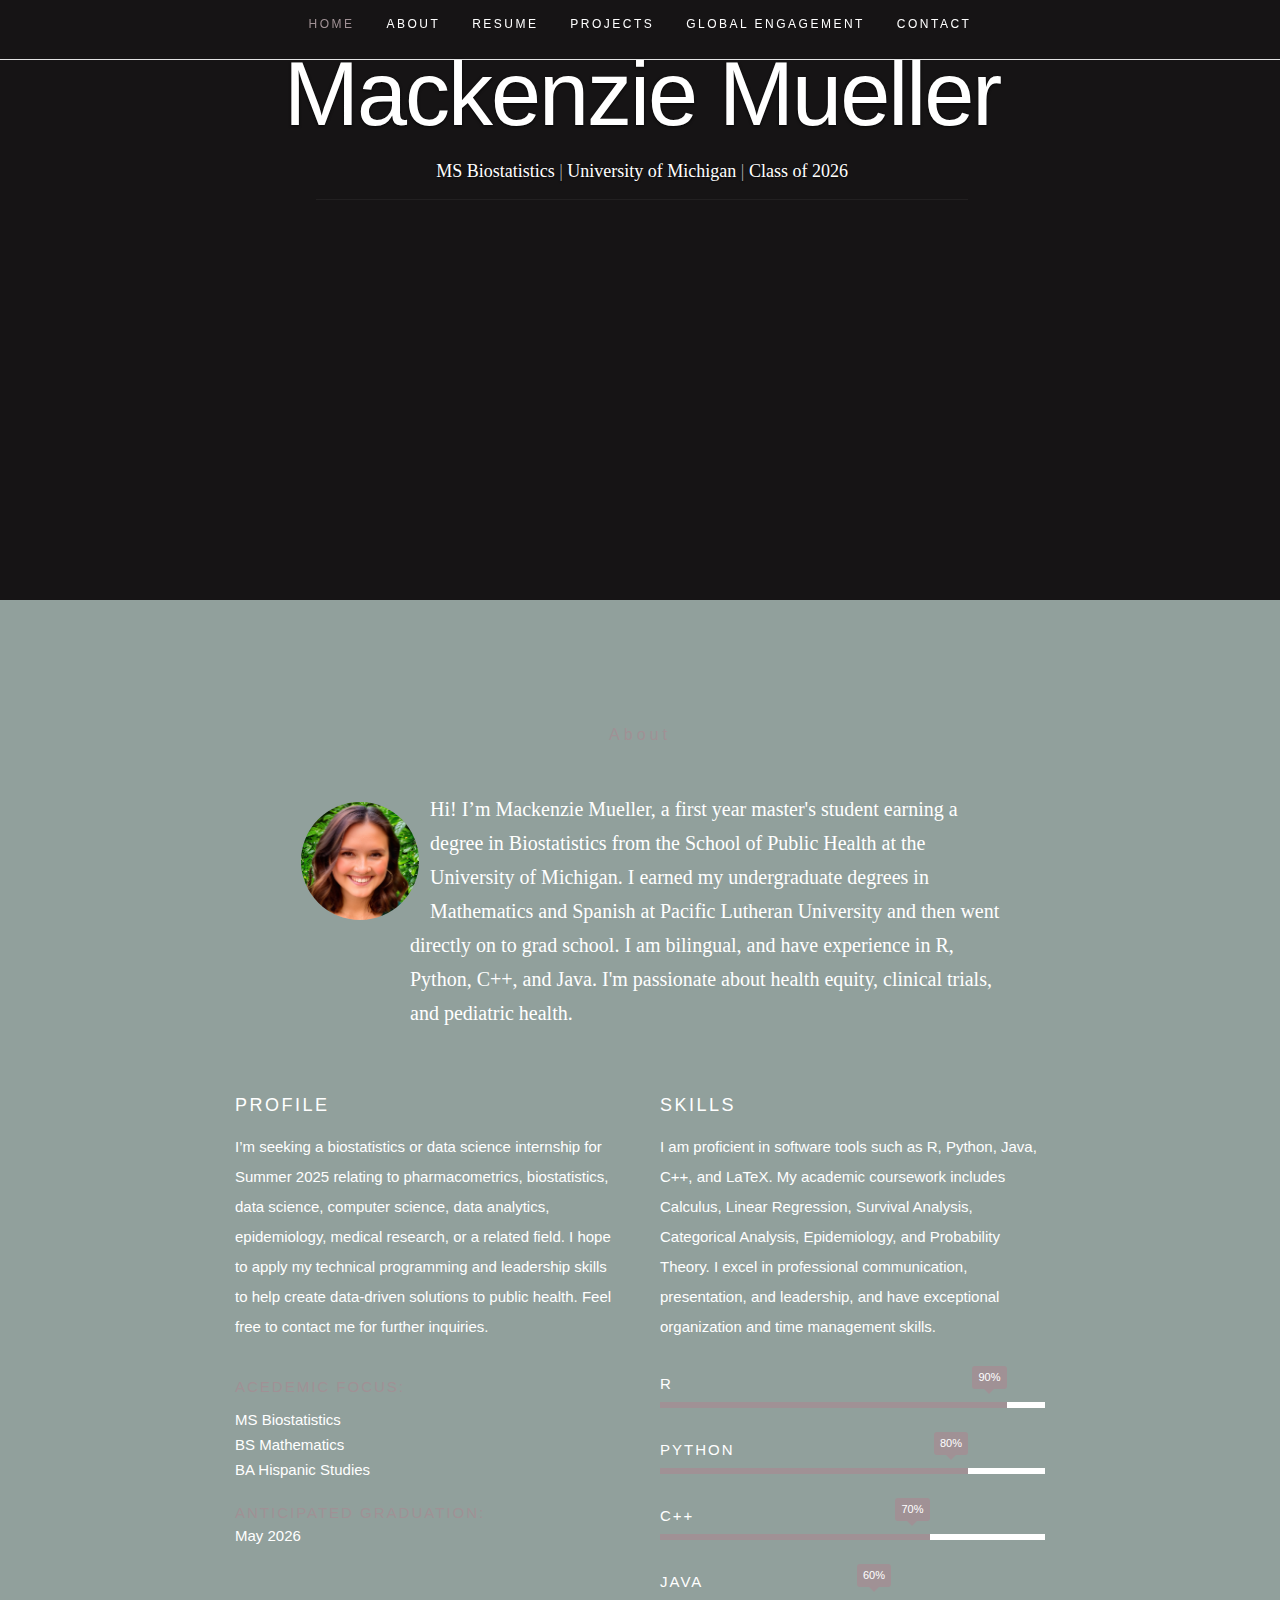
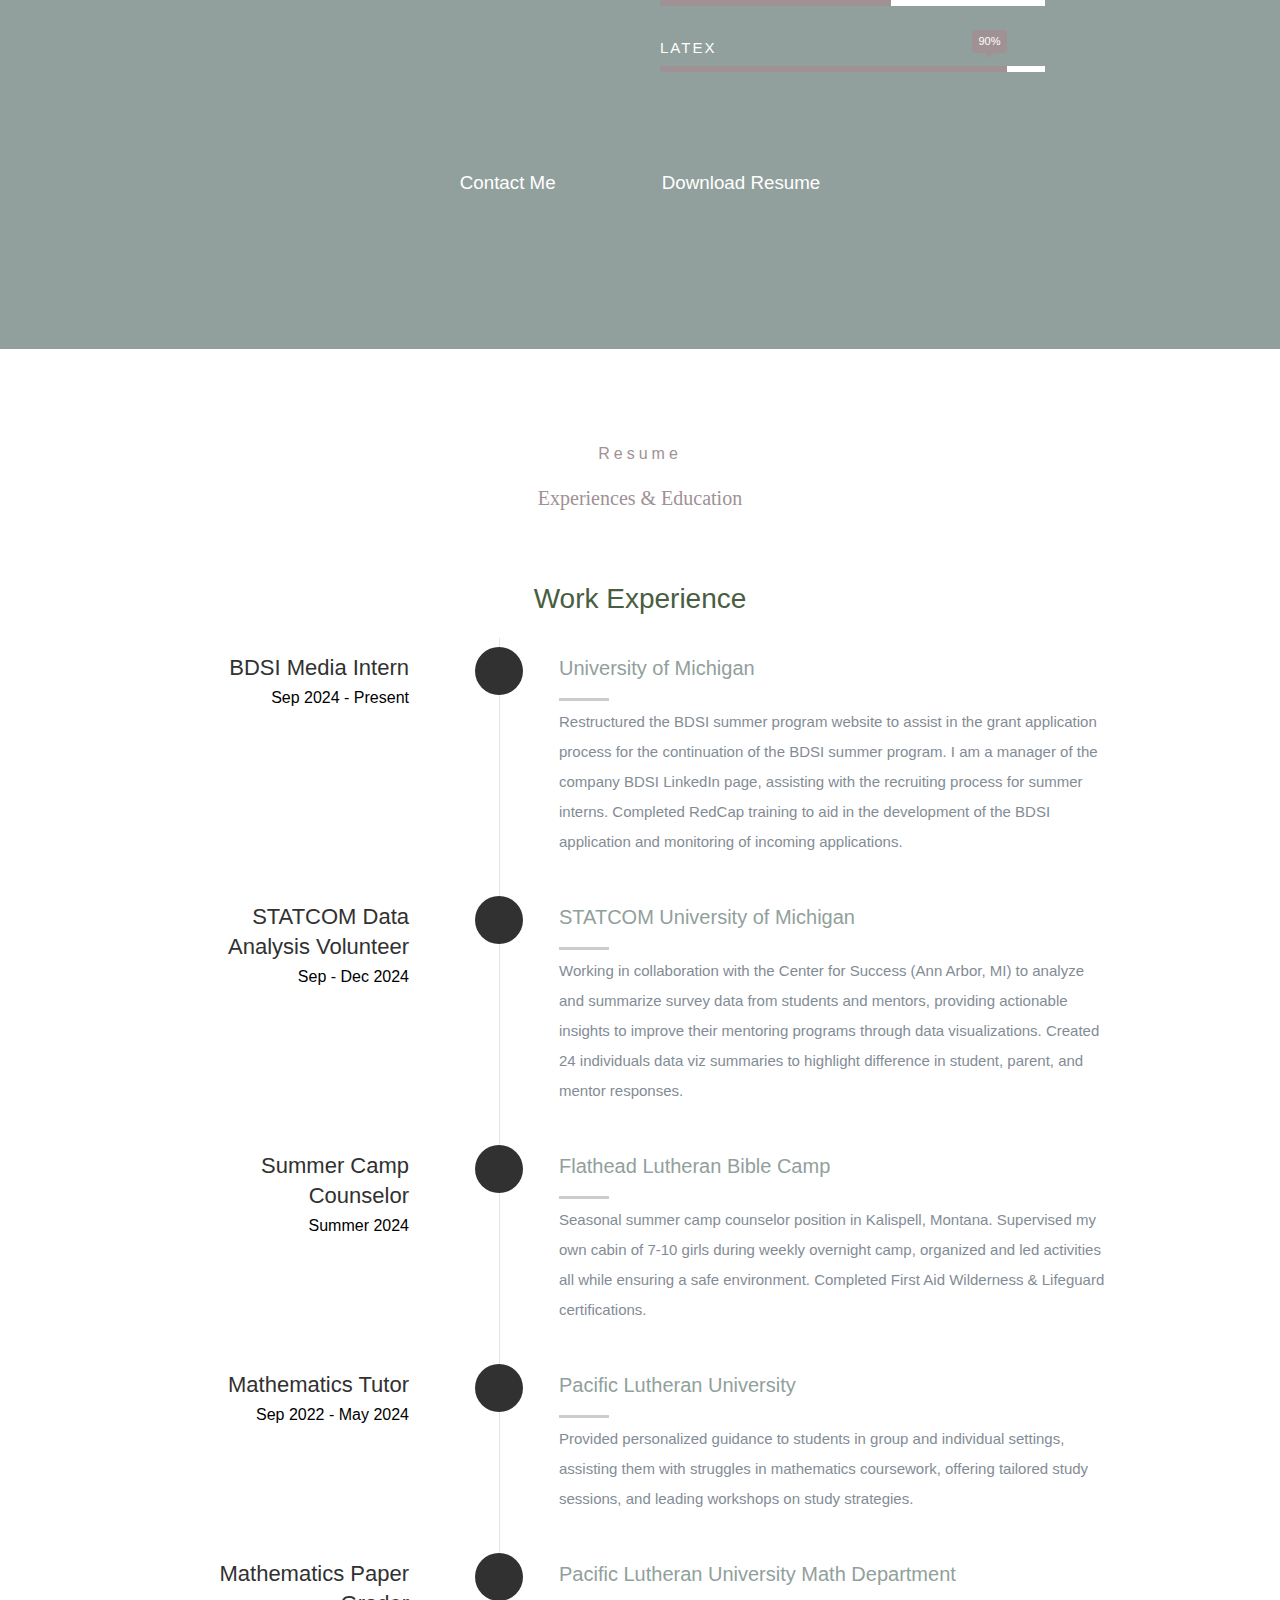
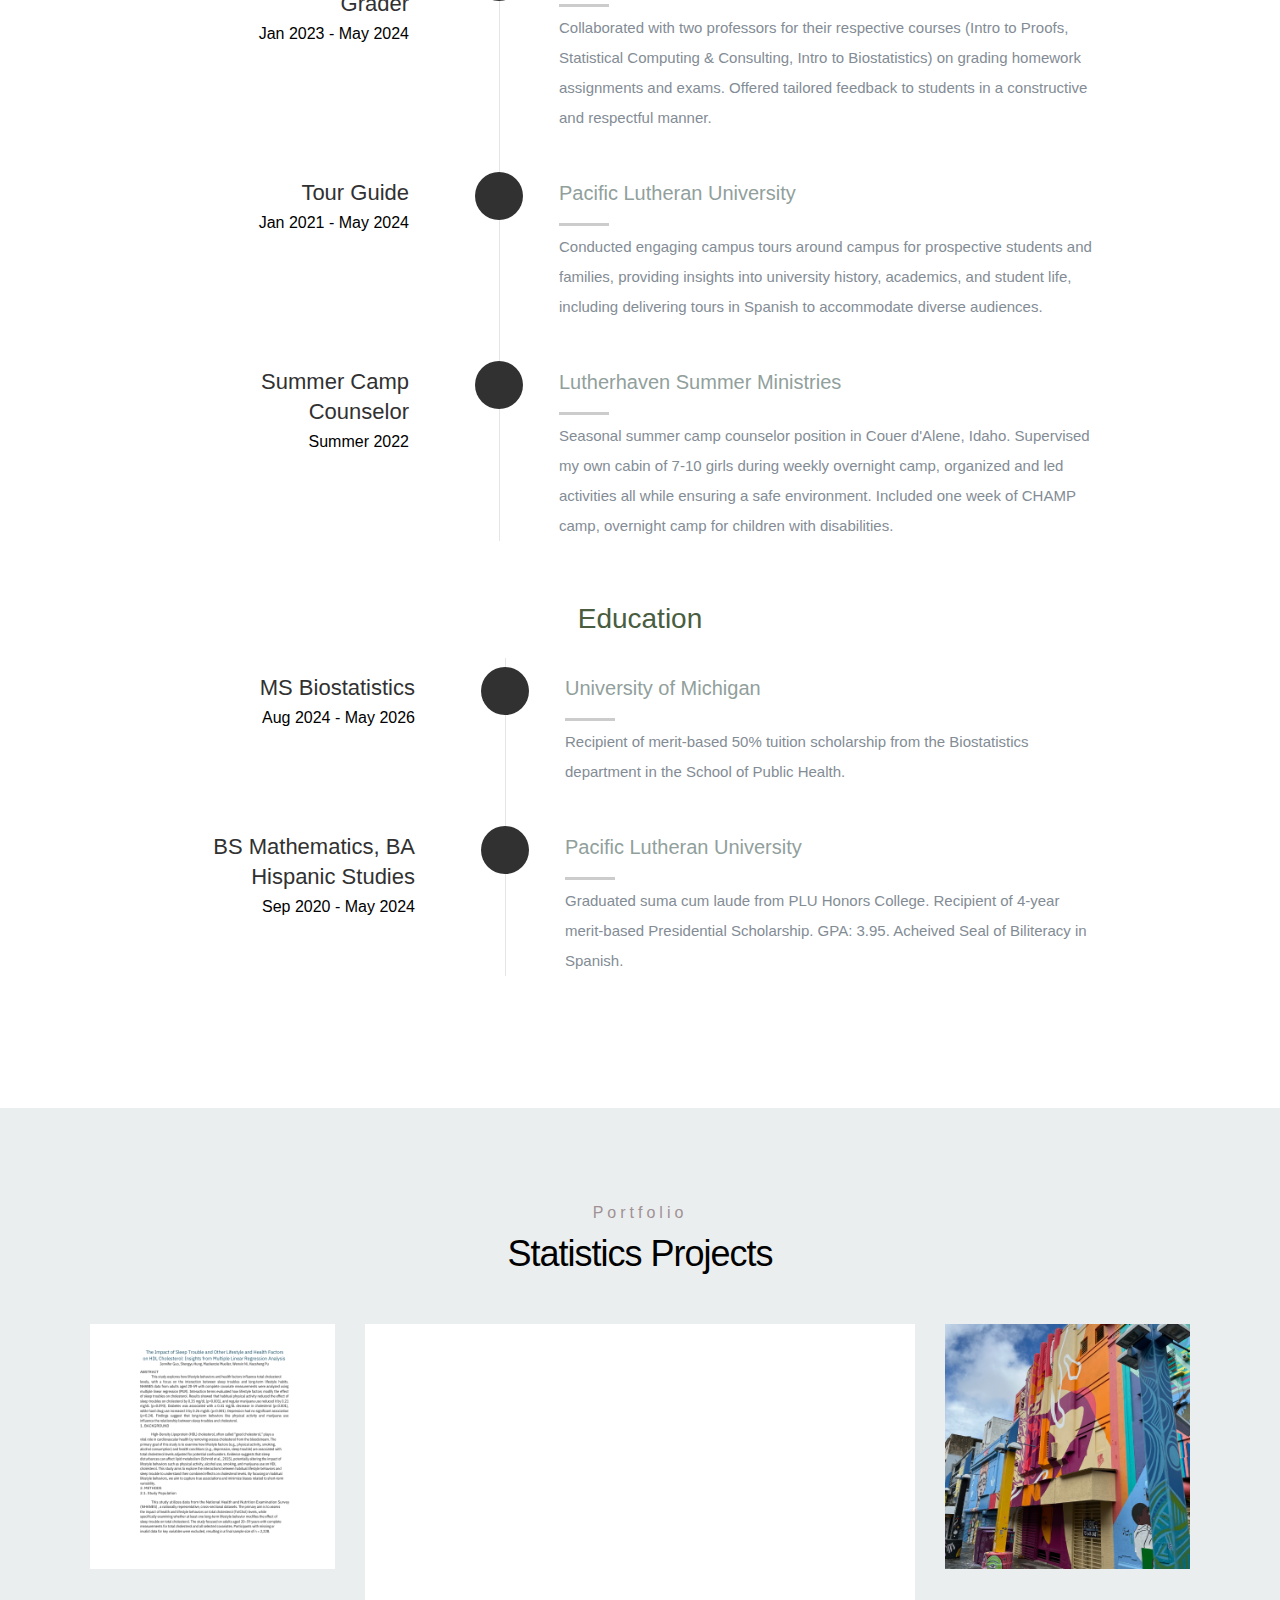
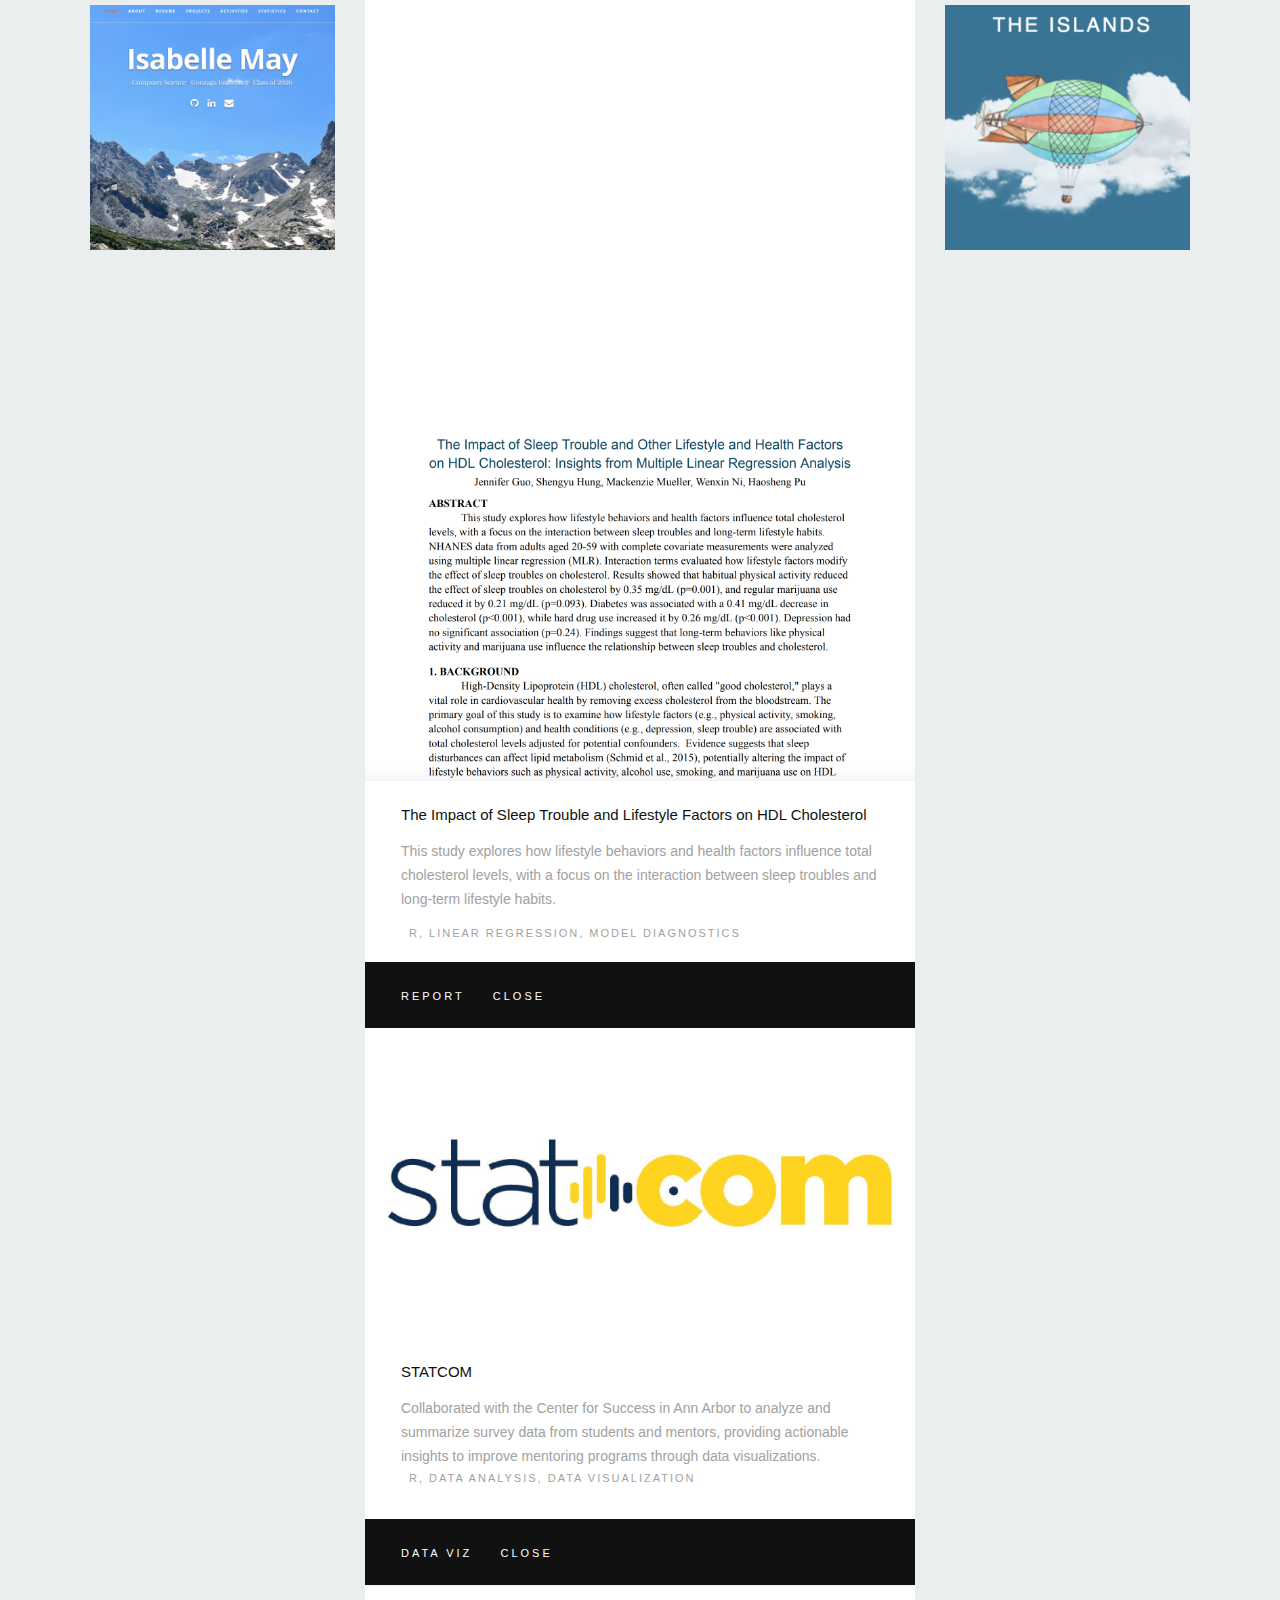
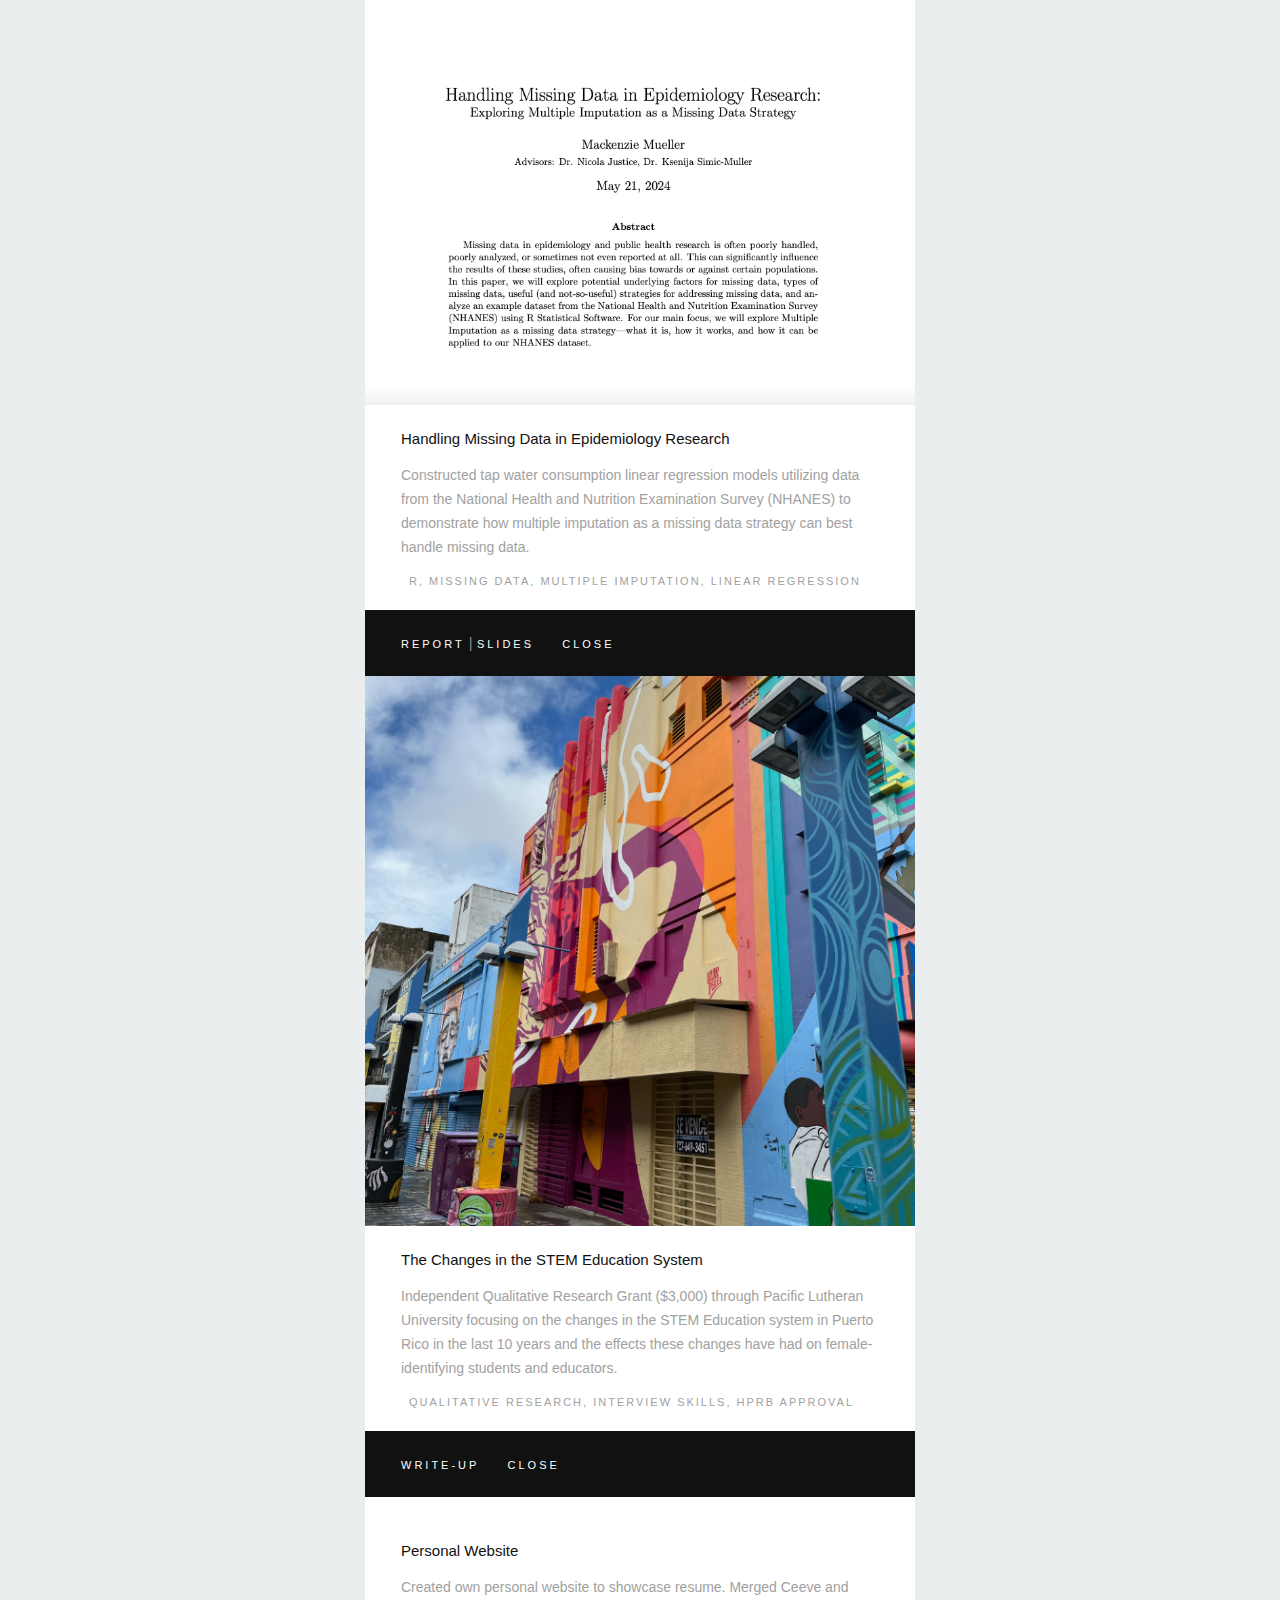
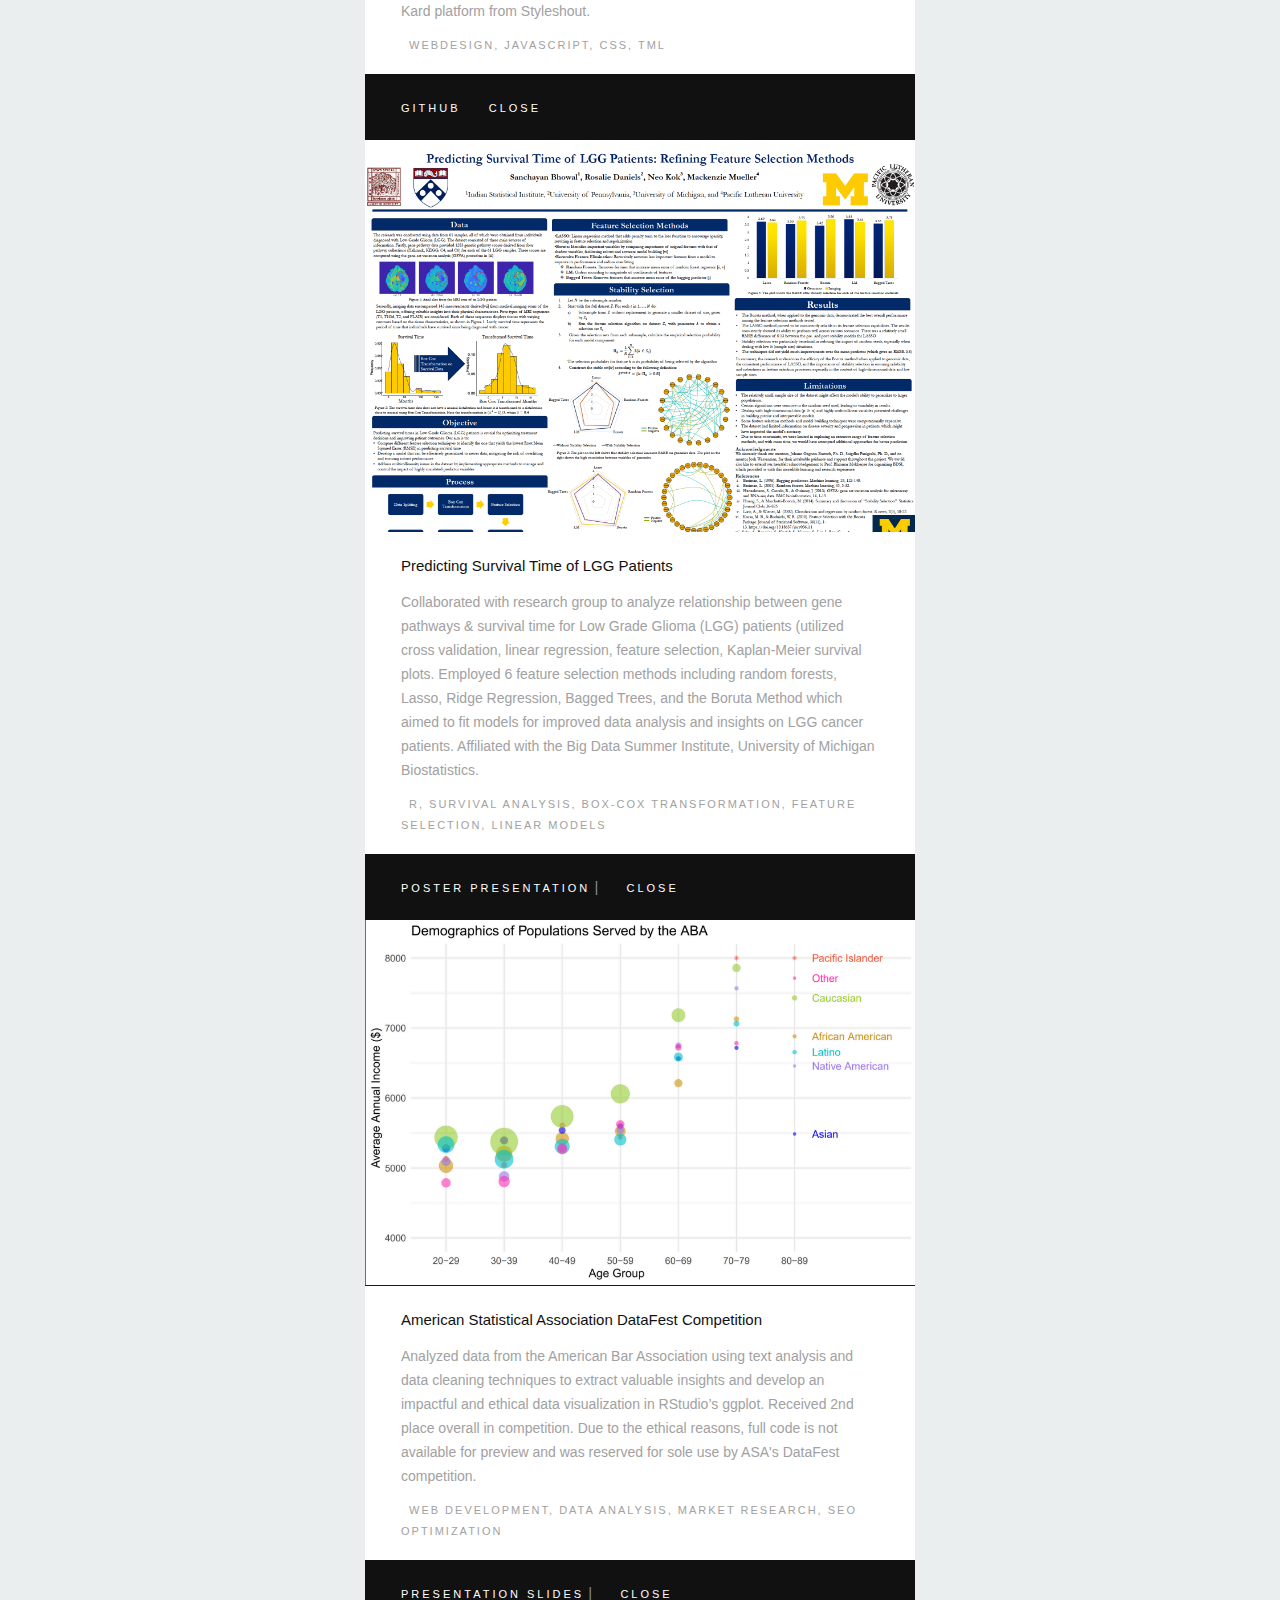
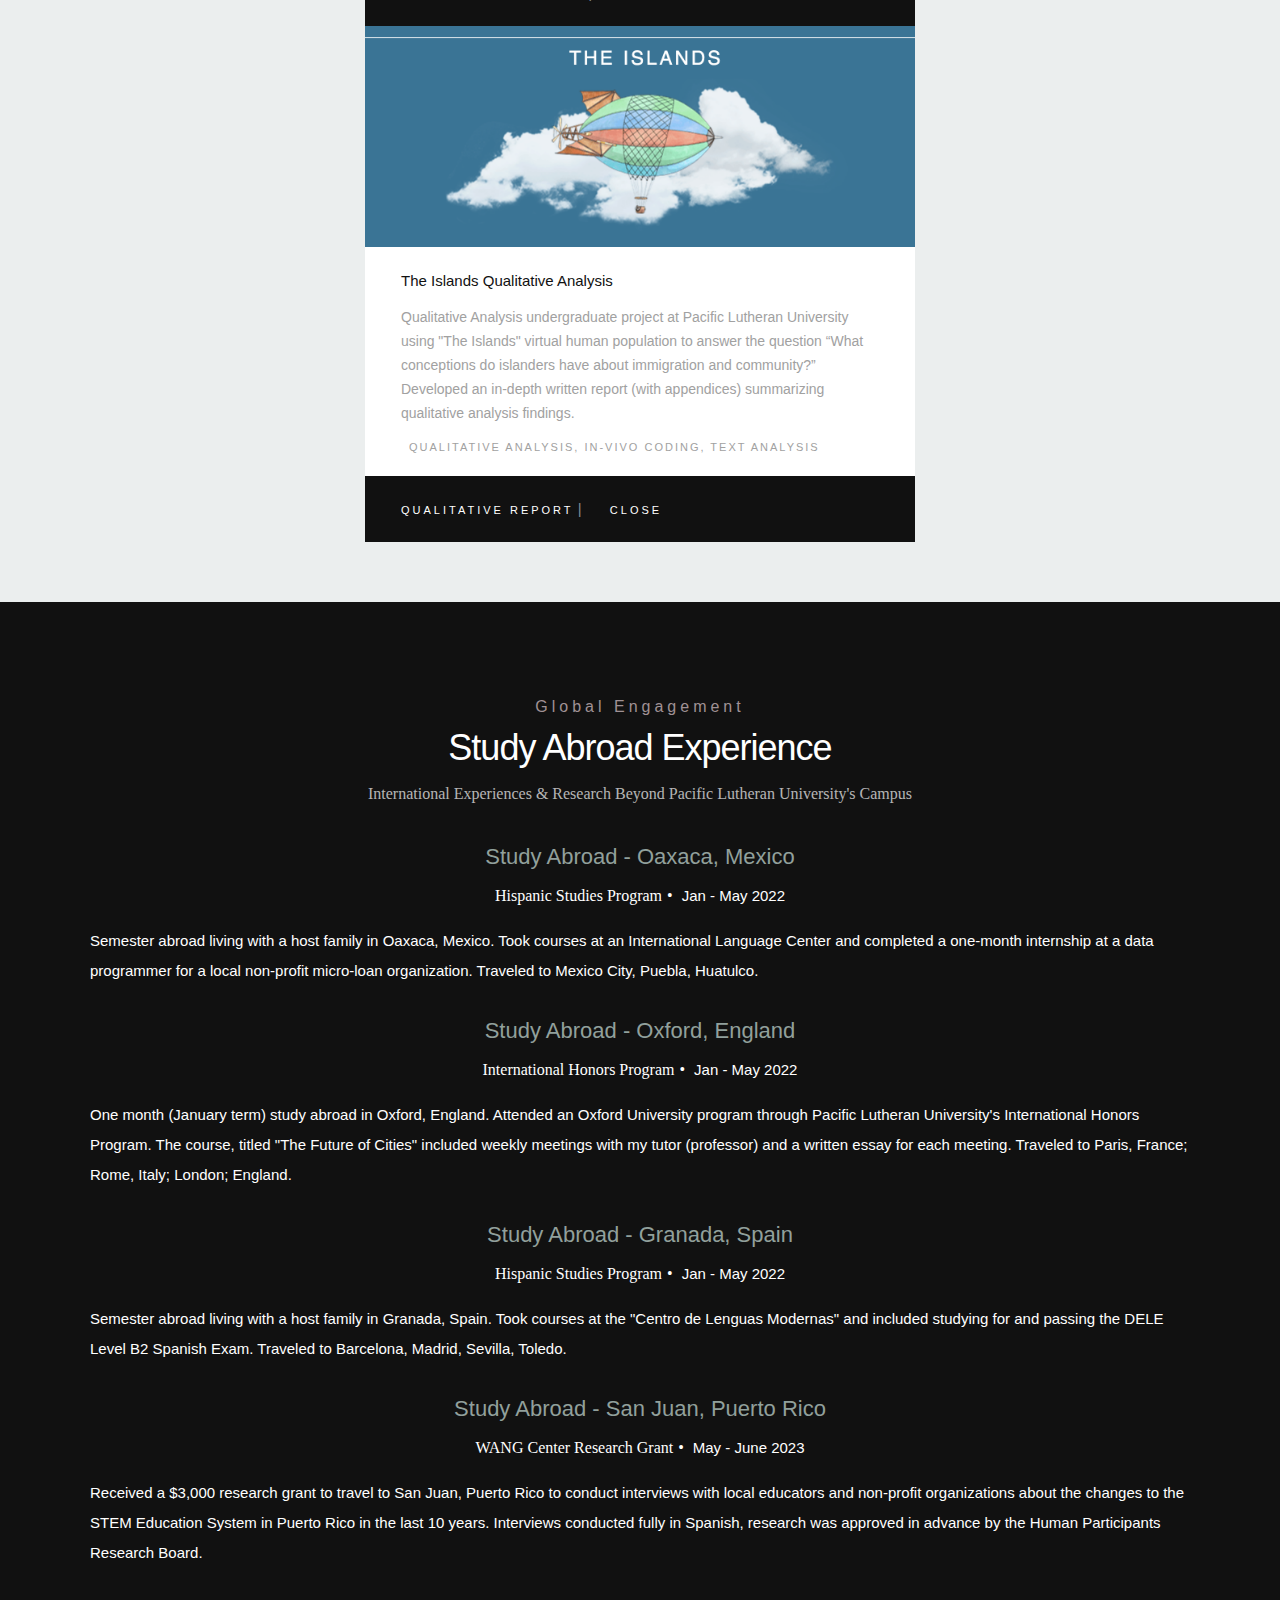
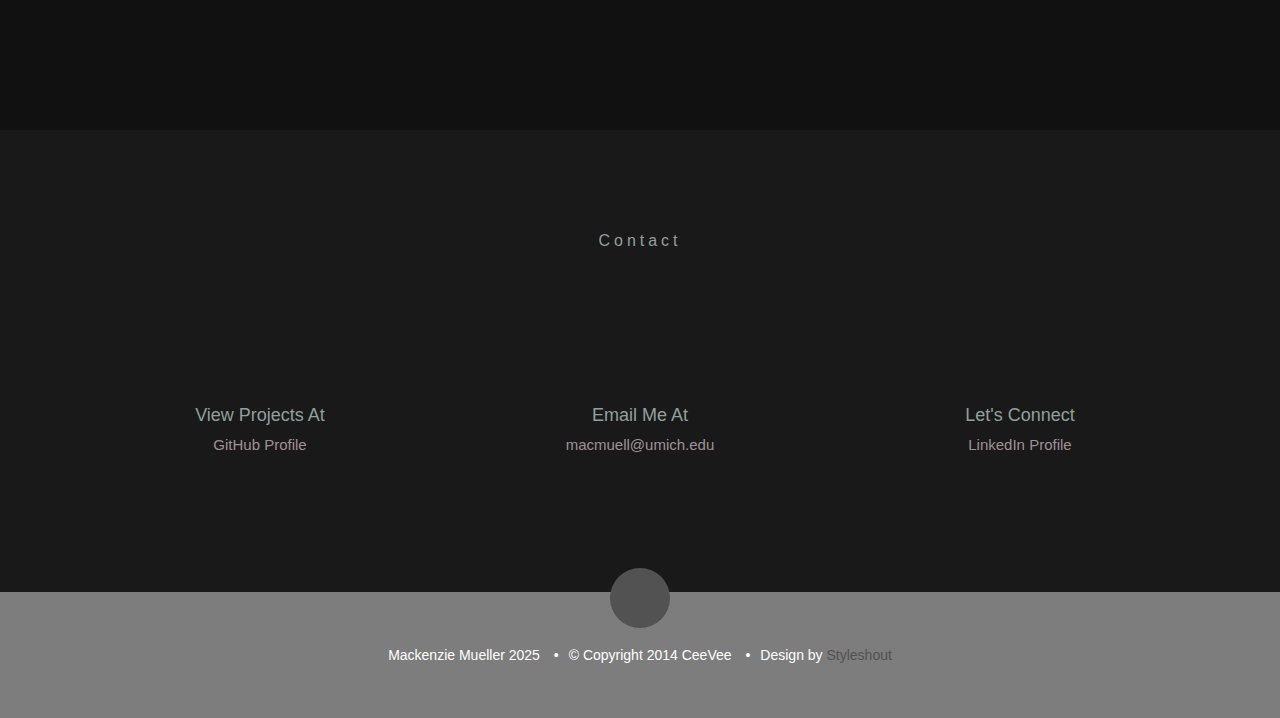
==== index.html @ 5c7e2dc1 "Update index.html" ====
<!DOCTYPE html>
<!--[if lt IE 8 ]><html class="no-js ie ie7" lang="en"> <![endif]-->
<!--[if IE 8 ]><html class="no-js ie ie8" lang="en"> <![endif]-->
<!--[if (gte IE 8)|!(IE)]><!--><html class="no-js" lang="en"> <!--<![endif]-->
<head>

   <!--- Basic Page Needs
   ================================================== -->
   <meta charset="utf-8">
	<title>Mackenzie Mueller</title>
	<meta name="description" content="">
	<meta name="author" content="">

   <!-- Mobile Specific Metas
   ================================================== -->
	<meta name="viewport" content="width=device-width, initial-scale=1, maximum-scale=1">

	<!-- CSS
    ================================================== -->
   <link rel="stylesheet" href="css/default.css">
	<link rel="stylesheet" href="css/layout.css">
   <link rel="stylesheet" href="css/media-queries.css">
   <link rel="stylesheet" href="css/magnific-popup.css">

   <!-- Script
   ================================================== -->
	<script src="js/modernizr.js"></script>

   <!-- Icons
	================================================== -->
	<link rel="shortcut icon" href="favicon.png" >
   <link href="https://fonts.googleapis.com/icon?family=Material+Icons" rel="stylesheet">

   <!-- Global site tag (gtag.js) - Google Analytics
   ================================================== -->
   <script async src="https://www.googletagmanager.com/gtag/js?id=G-LFSK6W596W"></script>
   <script>
     window.dataLayer = window.dataLayer || [];
     function gtag(){dataLayer.push(arguments);}
     gtag('js', new Date());

     gtag('config', 'G-LFSK6W596W');
   </script>

</head>

<body>

   <!-- Header
   ================================================== -->
   <header id="home">
      <nav id="nav-wrap">
         <a class="mobile-btn" href="#nav-wrap" title="Show navigation">Show navigation</a>
         <a class="mobile-btn" href="#" title="Hide navigation">Hide navigation</a>
   
         <ul id="nav" class="nav">         
            <li class="current"><a class="smoothscroll" href="#home">Home</a></li>
            <li><a class="smoothscroll" href="#about">About</a></li>
            <li><a class="smoothscroll" href="#resume">Resume</a></li>
            <li><a class="smoothscroll" href="#portfolio">Projects</a></li>
            <li><a class="smoothscroll" href="#activities">Global Engagement</a></li>
            <li><a class="smoothscroll" href="#contact">Contact</a></li>
         </ul> <!-- end #nav -->
         <hr />
         <!-- <div class="head_banner">
            <div class="banner__content">
               <div class="banner__text">
                  Hi there, thanks for visiting my website! I'd love to <a href="https://www.linkedin.com/in/ifmay/" target="_blank" style="color: ##a09195;">connect</a> with you :)
               </div>
               <button class="banner__close">
                  <span class="material-icons">close</span>
               </button>
               
            </div> end #banner__content
         </div> -->

      </nav> <!-- end #nav-wrap -->

      <div class="row banner">
         <div class="banner-text">
            <h1 class="responsive-headline">Mackenzie Mueller</h1>
            <h3> <span>MS Biostatistics</span> | <span>University of Michigan</span> | <span>Class of 2026</span></h3>
            <hr />
            <ul class="social">
               <li><a href="https://github.com/mueller-mackk"><i class="fa fa-github"></i></a></li>
               <li><a href="https://www.linkedin.com/in/me-mueller/"><i class="fa fa-linkedin"></i></a></li>
               <li><a href="mailto:macmuell@umich.edu"><i class="fa fa-envelope"></i></a></li>
            </ul>
         </div>
      </div>

      <p class="scrolldown">
         <a class="smoothscroll" href="#about"><i class="icon-down-circle"></i></a>
      </p>

   </header> <!-- Header End -->


<!-- about section
   ================================================== -->
   <section id="about" style="background-color: #91a09c; color: white;">  

      <div class="row section-intro">
         <div class="col-twelve">

            <h5>About</h5>
            <h1></h1>

            <div class="intro-info">

               <img src="images/Cropped Profile Pic.png" alt="Profile Picture">

               <p class="lead">Hi! I’m Mackenzie Mueller, a first year master's student earning a degree in Biostatistics from the School of Public Health at the University of Michigan. I earned my undergraduate degrees in Mathematics and Spanish at Pacific Lutheran University and then went directly on to grad school. I am bilingual, and have experience in R, Python, C++, and Java. I'm passionate about health equity, clinical trials, and pediatric health. 
               </p>
            </div>            

         </div>         
      </div> <!-- /section-intro -->

      <div class="row about-content">

         <div class="col-six tab-full">

            <h3>Profile</h3>
            <p>I’m seeking a biostatistics or data science internship for Summer 2025 relating to pharmacometrics, biostatistics, data science, computer science, data analytics, epidemiology, medical research, or a related field. I hope to apply my technical programming and leadership skills to help create data-driven solutions to public health. Feel free to contact me for further inquiries.</p>

            <ul class="info-list">
               <li>
                  <strong>Acedemic Focus:</strong>
                  <span style="display: block; margin-top: 10px;">MS Biostatistics</span>
                  <span style="display: block; margin-top: 10px;">BS Mathematics</span>
                  <span style="display: block; margin-top: 10px;">BA Hispanic Studies</span>
               </li>
               <li>
                  <strong>Anticipated Graduation:</strong>
                  <span>May 2026</span>
               </li>

            </ul> <!-- /info-list -->

         </div>

         <div class="col-six tab-full">

            <h3>Skills</h3>
            <p>
I am proficient in software tools such as R, Python, Java, C++, and LaTeX. My academic coursework includes Calculus, Linear Regression, Survival Analysis, Categorical Analysis, Epidemiology, and Probability Theory. I excel in professional communication, presentation, and leadership, and have exceptional organization and time management skills.</p>

            <ul class="skill-bars">
               <li>
                  <div class="progress percent90"><span>90%</span></div>
                  <strong>R</strong>
               </li>
               <li>
                  <div class="progress percent80"><span>80%</span></div>
                  <strong>Python</strong>
               </li>
               <li>
                  <div class="progress percent70"><span>70%</span></div>
                  <strong>C++</strong>
               </li>
               <li>
                  <div class="progress percent60"><span>60%</span></div>
                  <strong>Java</strong>
               </li>
               <li>
                  <div class="progress percent90"><span>90%</span></div>
                  <strong>LaTeX</strong>
               </li>
            </ul> <!-- /skill-bars -->    
         </div>

      </div>

      <div class="row button-section">
         <div class="col-twelve">
            <a href="#contact" title="Contact Me" class="button stroke smoothscroll">Contact Me</a>
            <a href="files/Resume_2025.pdf" title="Download Resume" class="button button-primary">Download Resume</a>
         </div>         
      </div>
   </section> <!-- /process-->    


   <!-- Resume Section
   ================================================== -->
   <section id="resume">

      <div class="row section-intro">
         <div class="col-twelve">

            <h5>Resume</h5>
            <h1></h1>

            <p class="lead" style="color: #a09195;">Experiences & Education</p>

         </div>  
      </div><!-- /section-intro -->

      <!-- Work experience 
      ----------------------------------------------- -->
      <div class="row resume-timeline">

         <div class="col-twelve resume-header">

            <h2>Work Experience</h2>

         </div> <!-- /resume-header -->

         <div class="col-twelve">

            <div class="timeline-wrap">

               <div class="timeline-block"> 

                  <div class="timeline-ico">
                     <i class="fa fa-briefcase"></i>
                  </div>

                  <div class="timeline-header">
                     <h3>BDSI Media Intern</h3>
                     <p>Sep 2024 - Present</p>
                  </div>

                  <div class="timeline-content">
                     <h4><a href="https://sph.umich.edu/bdsi/" target="_blank">University of Michigan</a></h4>
                     <p>  Restructured the BDSI summer program website to assist in the grant application process for the continuation of the BDSI summer program. I am a manager of the company BDSI LinkedIn page, assisting with the recruiting process for summer interns. Completed RedCap training to aid in the development of the BDSI application and monitoring of incoming applications.

               </div> <!-- /timeline-block -->

		<div class="timeline-block"> 

                  <div class="timeline-ico">
                     <i class="fa fa-briefcase"></i>
                  </div>

                  <div class="timeline-header">
                     <h3>STATCOM Data Analysis Volunteer</h3>
                     <p>Sep - Dec 2024</p>
                  </div>

                  <div class="timeline-content">
                     <h4><a href="https://sph.umich.edu/biostat/statcom/" target="_blank">STATCOM University of Michigan</a></h4>
                     <p> Working in collaboration with the Center for Success (Ann Arbor, MI) to analyze and summarize survey data from students and mentors, providing actionable insights to improve their mentoring programs through data visualizations. Created 24 individuals data viz summaries to highlight difference in student, parent, and mentor responses. 

                     </p>
                  </div>

               </div> <!-- /timeline-block -->

		<div class="timeline-block"> 

                  <div class="timeline-ico">
                     <i class="fa fa-briefcase"></i>
                  </div>

                  <div class="timeline-header">
                     <h3>Summer Camp Counselor</h3>
                     <p>Summer 2024</p>
                  </div>

                  <div class="timeline-content">
                     <h4><a href="https://flbc.net/" target="_blank">Flathead Lutheran Bible Camp</a></h4>
                     <p> Seasonal summer camp counselor position in Kalispell, Montana. Supervised my own cabin of 7-10 girls during weekly overnight camp, organized and led activities all while ensuring a safe environment. Completed First Aid Wilderness & Lifeguard certifications.
                     </p>
                  </div>

               </div> <!-- /timeline-block -->

               <div class="timeline-block"> 

                  <div class="timeline-ico">
                     <i class="fa fa-briefcase"></i>
                  </div>

                  <div class="timeline-header">
                     <h3>Mathematics Tutor</h3>
                     <p>Sep 2022 - May 2024</p>
                  </div>

                  <div class="timeline-content">
                     <h4><a href="https://www.plu.edu/student-success/" target="_blank">Pacific Lutheran University</a></h4>
                     <p>  Provided personalized guidance to students in group and individual settings, assisting them with struggles in mathematics coursework, offering tailored study sessions, and leading workshops on study strategies.
                     </p>
                  </div>

               </div> <!-- /timeline-block -->

               <div class="timeline-block"> 

                  <div class="timeline-ico">
                     <i class="fa fa-briefcase"></i>
                  </div>

                  <div class="timeline-header">
                     <h3>Mathematics Paper Grader</h3>
                     <p>Jan 2023 - May 2024</p>
                  </div>

                  <div class="timeline-content">
                     <h4><a href="https://www.plu.edu/math/" target="_blank">Pacific Lutheran University Math Department</a></h4>
                     <p>  Collaborated with two professors for their respective courses (Intro to Proofs, Statistical Computing & Consulting, Intro to Biostatistics) on grading homework assignments and exams. Offered tailored feedback to students in a constructive and respectful manner.
                     </p>
                  </div>

               </div> <!-- /timeline-block -->

               <div class="timeline-block"> 

                  <div class="timeline-ico">
                     <i class="fa fa-briefcase"></i>
                  </div>

                  <div class="timeline-header">
                     <h3>Tour Guide</h3>
                     <p>Jan 2021 - May 2024 </p>
                  </div>

                  <div class="timeline-content">
                     <h4><a href="https://www.plu.edu/admission/visit/" target="_blank">Pacific Lutheran University</a></h4>
                     <p> Conducted engaging campus tours around campus for prospective students and families, providing insights into university history, academics, and student life, including delivering tours in Spanish to accommodate diverse audiences.
                     </p>
                  </div>

               </div> <!-- /timeline-block -->

               <div class="timeline-block"> 

                  <div class="timeline-ico">
                     <i class="fa fa-briefcase"></i>
                  </div>

                  <div class="timeline-header">
                     <h3>Summer Camp Counselor</h3>
                     <p>Summer 2022</p>
                  </div>

                  <div class="timeline-content">
                     <h4><a href="https://www.lutherhaven.com/?gad_source=1&gclid=Cj0KCQiAyc67BhDSARIsAM95QzuaYsVViHSSgpeY11jefgp11Opd0afGwKHzH9iO3yuQuOsK3Phj4x0aAs13EALw_wcB" target="_blank">Lutherhaven Summer Ministries</a></h4>
                     <p> Seasonal summer camp counselor position in Couer d'Alene, Idaho. Supervised my own cabin of 7-10 girls during weekly overnight camp, organized and led activities all while ensuring a safe environment. Included one week of CHAMP camp, overnight camp for children with disabilities.
                     </p>
                  </div>

               </div> <!-- /timeline-block -->

            </div> <!-- /timeline-wrap -->            

         </div> <!-- /col-twelve -->
         
         <div class="col-twelve resume-header">

            <h2>Education</h2>

         </div> <!-- /resume-header -->

         <div class="col-twelve">

            <div class="timeline-wrap">

               <div class="timeline-block">

                  <div class="timeline-ico">
                     <i class="fa fa-pencil"></i>
                  </div>

                  <div class="timeline-header">
                     <h3>MS Biostatistics</h3>
                     <p>Aug 2024 - May 2026</p>
                  </div>

                  <div class="timeline-content">
                     <h4><a href="https://sph.umich.edu/biostat/" target="_blank">University of Michigan</a></h4>
                     <p>Recipient of merit-based 50% tuition scholarship from the Biostatistics department in the School of Public Health.</p>
                  </div>

               </div> <!-- /timeline-block -->

               <div class="timeline-block">

                  <div class="timeline-ico">
                     <i class="fa fa fa-pencil"></i>
                  </div>

                  <div class="timeline-header">
                     <h3>BS Mathematics, BA Hispanic Studies</h3>
                     <p>Sep 2020 - May 2024</p>
                  </div>

                  <div class="timeline-content">
                     <h4><a href="https://www.plu.edu/" target="_blank">Pacific Lutheran University</a></h4>
                     <p>Graduated suma cum laude from PLU Honors College. Recipient of 4-year merit-based Presidential Scholarship. GPA: 3.95. Acheived Seal of Biliteracy in Spanish.</p>
                  </div>

               </div> <!-- /timeline-block -->

            </div> <!-- /timeline-wrap -->            

         </div> <!-- /col-twelve -->
         
      </div> <!-- /resume-timeline -->
   </section>


      
   <!-- Portfolio Section
   ================================================== -->
   <section id="portfolio">
      <div class="row section-intro">
         <div class="col-twelve">

            <h5>Portfolio</h5>
            <h1>Statistics Projects</h1>

         </div>  
      </div><!-- /section-intro -->

      <div class="row">

         <div class="twelve columns collapsed">

            <!-- portfolio-wrapper -->
            <div id="portfolio-wrapper" class="bgrid-quarters s-bgrid-thirds cf">

          	   <div class="columns portfolio-item">
                  <div class="item-wrap">

                     <a href="#modal-01" title="">
                        <img alt="" src="images/portfolio/square_sleep_update.png">
                        <div class="overlay">
                           <div class="portfolio-item-meta">
          					      <h5>The Impact of Sleep Trouble and Lifestyle Factors on HDL Cholesterol</h5>
                              <p>Linear Regression Inference</p>
          					   </div>
                        </div>
                        <div class="link-icon"><i class="icon-plus"></i></div>
                     </a>

                  </div>
          		</div> <!-- item end -->

               <div class="columns portfolio-item">
                  <div class="item-wrap">

                     <a href="#modal-02" title="">
                        <img alt="" src="images/portfolio/square_statcom.png">
                        <div class="overlay">
                           <div class="portfolio-item-meta">
          					      <h5>STATCOM</h5>
                              <p>Data Analysis & Visualization
                              </p>
          					   </div>
                        </div>
                        <div class="link-icon"><i class="icon-plus"></i></div>
                     </a>

                  </div>
          		</div> <!-- item end -->

               <div class="columns portfolio-item">
                  <div class="item-wrap">

                     <a href="#modal-03" title="">
                        <img alt="" src="images/portfolio/square_capstone.png">
                        <div class="overlay">
                           <div class="portfolio-item-meta">
          					      <h5>Handling Missing Data in Epidemiology Research</h5>
                              <p>Multiple Imputation & Linear Regression Analysis</p>
          					   </div>
                        </div>
                        <div class="link-icon"><i class="icon-plus"></i></div>
                     </a>

                  </div>
          		</div> <!-- item end -->

               <div class="columns portfolio-item">
                  <div class="item-wrap">

                     <a href="#modal-04" title="">
                        <img alt="" src="images/portfolio/square_PR.png">
                        <div class="overlay">
                           <div class="portfolio-item-meta">
          					      <h5>The Changes in the STEM Education System</h5>
                              <p>Qualitative Research Grant</p>
          					   </div>
                        </div>
                        <div class="link-icon"><i class="icon-plus"></i></div>
                     </a>

                  </div>
          		</div> <!-- item end -->

               <div class="columns portfolio-item">
                  <div class="item-wrap">

                     <a href="#modal-05" title="">
                        <img alt="" src="images/portfolio/website.png">
                        <div class="overlay">
                           <div class="portfolio-item-meta">
                              <h5>Personal Website</h5>
                              <p>Web Development</p>
                           </div>
                        </div>
                        <div class="link-icon"><i class="icon-plus"></i></div>
                     </a>

                  </div>
               </div>  <!-- item end -->

               <div class="columns portfolio-item">
                  <div class="item-wrap">

                     <a href="#modal-06" title="">
                        <img alt="" src="images/portfolio/square_BDSI.png">
                        <div class="overlay">
                           <div class="portfolio-item-meta">
          					      <h5>Predicting Survival Time of LGG Patients: Refining Feature Selection Methods</h5>
                              <p>Big Data Analytics & Survival Analysis</p>
          					   </div>
                        </div>
                        <div class="link-icon"><i class="icon-plus"></i></div>
                     </a>

                  </div>
          		</div> <!-- item end -->

               <div class="columns portfolio-item">
                  <div class="item-wrap">

                     <a href="#modal-07" title="">
                        <img alt="" src="images/portfolio/square_datafestimage.png">
                        <div class="overlay">
                           <div class="portfolio-item-meta">
          					      <h5>American Statistical Association DataFest</h5>
                              <p>Data Visualization</p>
          					   </div>
                        </div>
                        <div class="link-icon"><i class="icon-plus"></i></div>
                     </a>

                  </div>
          		</div> <!-- item end -->

               <div class="columns portfolio-item">
                  <div class="item-wrap">

                     <a href="#modal-08" title="">
                        <img alt="" src="images/portfolio/square_islands.png">
                        <div class="overlay">
                           <div class="portfolio-item-meta">
          					      <h5>The Islands Project</h5>
                              <p>Qualitative Analysis Report</p>
          					   </div>
                        </div>
                        <div class="link-icon"><i class="icon-plus"></i></div>
                     </a>

                  </div>
          		</div> <!-- item end -->

            </div> <!-- portfolio-wrapper end -->

            <h2 style="text-align: center; margin-bottom: 40px;">To see more of my projects...</h2>
            <div class="row button-section" style="text-align: center;">
               <div class="col-twelve">
                  <a href="https://github.com/mueller-mackk" title="Visit My GitHub" class="button button-primary" style="font-size: 1.5em; padding: 1em 2em;">Visit My GitHub</a>
               </div>         
            </div>

         </div> <!-- twelve columns end -->


         <!-- Modal Popup
	      --------------------------------------------------------------- -->

         <div id="modal-01" class="popup-modal mfp-hide">

		      <img class="scale-with-grid" src="images/portfolio/sleeptrouble_preview.png" alt="" />

		      <div class="description-box">
			      <h4>The Impact of Sleep Trouble and Lifestyle Factors on HDL Cholesterol</h4>
               <p>This study explores how lifestyle behaviors and health factors influence total cholesterol levels, with a focus on the interaction between sleep troubles and long-term lifestyle habits.
            </p>
               <span class="categories"><i class="fa fa-tag"></i>R, Linear Regression, Model Diagnostics</span>
		      </div>

            <div class="link-box">
               <a href="files/Group_13_650_Final_Project.pdf" target="_blank">Report</a>
		         <a class="popup-modal-dismiss">Close</a>
            </div>

	      </div><!-- modal-01 End -->

         <div id="modal-02" class="popup-modal mfp-hide">

		      <img class="scale-with-grid" src="images/portfolio/statcom.png" alt="" />

		      <div class="description-box">
			      <h4>STATCOM</h4>
			      <p>Collaborated with the Center for Success in Ann Arbor to analyze and summarize survey data from students and mentors, providing actionable insights to improve mentoring programs through data visualizations.

               <span class="categories"><i class="fa fa-tag"></i>R, Data Analysis, Data Visualization</span>
		      </div>

            <div class="link-box">
               <a href="files/questionnaire_plots.png" target="_blank">Data Viz</a>
		         <a class="popup-modal-dismiss">Close</a>
            </div>

	      </div><!-- modal-02 End -->

         <div id="modal-03" class="popup-modal mfp-hide">

		      <img class="scale-with-grid" src="images/portfolio/capstone_preview.png" alt="" />

		      <div class="description-box">
			      <h4>Handling Missing Data in Epidemiology Research</h4>
			      <p>Constructed tap water consumption linear regression models utilizing data from the National Health and Nutrition Examination Survey (NHANES) to demonstrate how multiple imputation as a missing data strategy can best handle missing data.
 </p>
               <span class="categories"><i class="fa fa-tag"></i>R, Missing Data, Multiple Imputation, Linear Regression</span>
		      </div>

            <div class="link-box">
               <a href="files/Mueller_Capstone_2024.pdf" target="_blank">Report</a>
		<span> | </span> <!-- Plain text separator --> 
               <a href="files/Mueller_Capstone_Presentation.pdf" target="_blank">Slides</a> 
		         <a class="popup-modal-dismiss">Close</a>
            </div>

	      </div><!-- modal-03 End -->

         <div id="modal-04" class="popup-modal mfp-hide">

		      <img class="scale-with-grid" src="images/portfolio/square_PR.png" alt="" />

		      <div class="description-box">
			      <h4>The Changes in the STEM Education System</h4>
			      <p>Independent Qualitative Research Grant ($3,000) through Pacific Lutheran University focusing on the changes in the STEM Education system in Puerto Rico in the last 10 years and the effects these changes have had on female-identifying students and educators. 
               </p>
               <span class="categories"><i class="fa fa-tag"></i>Qualitative Research, Interview Skills, HPRB Approval</span>
		      </div>

            <div class="link-box">
               <a href="files/WANG Center Research Grant.pdf" target="_blank">Write-Up</a>
		         <a class="popup-modal-dismiss">Close</a>
            </div>

	      </div><!-- modal-04 End -->

         <div id="modal-05" class="popup-modal mfp-hide">

		      <img class="scale-with-grid" src="images/portfolio/modals/m-website.png" alt="" />

		      <div class="description-box">
			      <h4>Personal Website</h4>
			      <p>Created own personal website to showcase resume. Merged Ceeve and Kard platform from Styleshout. </p>
               <span class="categories"><i class="fa fa-tag"></i>webdesign, javascript, css, tml</span>
		      </div>

            <div class="link-box">
               <a href="https://github.com/ifmay/ifmay.github.io" target="_blank">GitHub</a>
		         <a class="popup-modal-dismiss">Close</a>
            </div>

	      </div><!-- modal-05 End -->

         <div id="modal-06" class="popup-modal mfp-hide">

		      <img class="scale-with-grid" src="images/portfolio/bdsi_poster.png" alt="" />

		      <div class="description-box">
			      <h4>Predicting Survival Time of LGG Patients</h4>
			      <p>Collaborated with research group to analyze relationship between gene pathways & survival time for Low Grade Glioma (LGG) patients (utilized cross validation, linear regression, feature selection, Kaplan-Meier survival plots.
Employed 6 feature selection methods including random forests, Lasso, Ridge Regression, Bagged Trees, and the Boruta Method which aimed to fit models for improved data analysis and insights on LGG cancer patients. Affiliated with the Big Data Summer Institute, University of Michigan Biostatistics.</p>
               <span class="categories"><i class="fa fa-tag"></i>R, Survival Analysis, Box-Cox Transformation, Feature Selection, Linear Models </span>
		      </div>

            <div class="link-box">
               <a href="files/Predicting Survival Time in LGG Patients.pdf" target="_blank">Poster Presentation</a>
               <span> | </span> <!-- Plain text separator --> 
		         <a class="popup-modal-dismiss">Close</a>
            </div>

	      </div><!-- modal-06 End -->

         <div id="modal-07" class="popup-modal mfp-hide">

		      <img class="scale-with-grid" src="images/portfolio/datafest.png" alt="" />

		      <div class="description-box">
			      <h4>American Statistical Association DataFest Competition</h4>
			      <p>Analyzed data from the American Bar Association using text analysis and data cleaning techniques to extract valuable insights and develop an impactful and ethical data visualization in RStudio’s ggplot. Received 2nd place overall in competition. Due to the ethical reasons, full code is not available for preview and was reserved for sole use by ASA's DataFest competition.</p>
               <span class="categories"><i class="fa fa-tag"></i> web development, data analysis, market research, SEO optimization</span>
		      </div>

            <div class="link-box">
               <a href="files/DATAFEST PRES 2023.pdf" target="_blank">Presentation Slides</a>
               <span> | </span> <!-- Plain text separator --> 
		         <a class="popup-modal-dismiss">Close</a>
            </div>

	      </div><!-- modal-07 End -->

         <div id="modal-08" class="popup-modal mfp-hide">

		      <img class="scale-with-grid" src="images/portfolio/islands.png" alt="" />

		      <div class="description-box">
			      <h4>The Islands Qualitative Analysis</h4>
			      <p>Qualitative Analysis undergraduate project at Pacific Lutheran University using "The Islands" virtual human population to answer the question “What conceptions do islanders have about immigration and community?” Developed an in-depth written report (with appendices) summarizing qualitative analysis findings.
               </p>
               <span class="categories"><i class="fa fa-tag"></i> Qualitative Analysis, In-Vivo Coding, Text Analysis</span>
		      </div>

            <div class="link-box">
               <a href="files/The Islander's Opinions of Immigration.pdf" target="_blank">Qualitative Report</a> 
               <span> | </span> <!-- Plain text separator --> 
		         <a class="popup-modal-dismiss">Close</a>
            </div>

	      </div><!-- modal-08 End -->


      </div> <!-- row End -->

   </section> <!-- Portfolio Section End-->

   <!-- activities Section
   ================================================== -->
   <section id="activities">

      <div class="overlay"></div>

      <div class="row section-intro">
         <div class="col-twelve">
            
            <h5>Global Engagement</h5>
            <h1>Study Abroad Experience</h1>
            
            <p class="info">International Experiences & Research Beyond Pacific Lutheran University's Campus</p>
            
            </div>         
            </div> <!-- /section-intro -->
            
            <div class="row activity">
            
               <div class="twelve columns main-col">
            
                  <div class="row item">
            
                     <div class="twelve columns">
            
                        <h3>Study Abroad - Oaxaca, Mexico</h3>
                        <p class="info">Hispanic Studies Program<span>&bull;</span> <em class="date">Jan - May 2022</em></p>
            
                        <p>
                        Semester abroad living with a host family in Oaxaca, Mexico. Took courses at an International Language Center and completed a one-month internship at a data programmer for a local non-profit micro-loan organization. Traveled to Mexico City, Puebla, Huatulco.
                        </p>
            
                     </div>
            
                  </div> <!-- item end -->

		<div class="row item">
            
                     <div class="twelve columns">
            
                        <h3>Study Abroad - Oxford, England</h3>
                        <p class="info">International Honors Program<span>&bull;</span> <em class="date">Jan - May 2022</em></p>
            
                        <p>
                        One month (January term) study abroad in Oxford, England. Attended an Oxford University program through Pacific Lutheran University's International Honors Program. The course, titled "The Future of Cities" included weekly meetings with my tutor (professor) and a written essay for each meeting. Traveled to Paris, France; Rome, Italy; London; England.
                        </p>
            
                     </div>
            
                  </div> <!-- item end -->

		<div class="row item">
            
                     <div class="twelve columns">
            
                        <h3>Study Abroad - Granada, Spain</h3>
                        <p class="info">Hispanic Studies Program<span>&bull;</span> <em class="date">Jan - May 2022</em></p>
            
                        <p>
                        Semester abroad living with a host family in Granada, Spain. Took courses at the "Centro de Lenguas Modernas" and included studying for and passing the DELE Level B2 Spanish Exam. Traveled to Barcelona, Madrid, Sevilla, Toledo.
                        </p>
            
                     </div>
            
                  </div> <!-- item end -->
            
                  <div class="row item">
            
                     <div class="twelve columns">
            
                        <h3>Study Abroad - San Juan, Puerto Rico</h3>
                        <p class="info">WANG Center Research Grant<span>&bull;</span> <em class="date">May - June 2023</em></p>
            
                        <p>
                        Received a $3,000 research grant to travel to San Juan, Puerto Rico to conduct interviews with local educators and non-profit organizations about the changes to the STEM Education System in Puerto Rico in the last 10 years. Interviews conducted fully in Spanish, research was approved in advance by the Human Participants Research Board.
                        </p>
            
                     </div>
            
                  </div> <!-- item end -->
            
               </div> <!-- main-col end -->
            
            </div> <!-- End Education -->
            
            </section> <!-- /activities -->


   <!-- contact
   ================================================== -->
   <section id="contact">

      <div class="row section-intro">
         <div class="col-twelve">

            <h5>    Contact</h5>
            <h1></h1>

         </div> 
      </div> <!-- /section-intro -->

      <div class="row contact-info">

         <div class="col-four tab-full">

            <div class="icon">
               <i class="fa fa-github"></i>
            </div>

            <h5>View Projects At</h5>
            <a href="https://github.com/mueller-mackk" target="_blank">GitHub Profile</a>

         </div>

         <div class="col-four tab-full collapse">

            <div class="icon">
               <i class="icon-mail"></i>
            </div>

            <h5>Email Me At</h5>

            <a href="mailto:macmuell@umich.edu" target="_blank">macmuell@umich.edu</a>
            </p>

         </div>
	      
	 <div class="col-four tab-full collapse">

            <div class="icon">
               <i class="fa fa-linkedin"></i>
            </div>

            <h5>Let's Connect</h5>
            <a href="https://www.linkedin.com/in/me-mueller/" target="_blank">LinkedIn Profile</a>

         </div>
         
      </div> <!-- /contact-info -->
      
   </section> <!-- /contact -->


   <!-- footer
   ================================================== -->
   <footer>

      <div class="row">

         <div class="twelve columns">

            <ul class="copyright">
               <li>Mackenzie Mueller 2025</li>
               <li>&copy; Copyright 2014 CeeVee</li>
               <li>Design by <a title="Styleshout" href="http://www.styleshout.com/">Styleshout</a></li>   
            </ul>

         </div>

         <div id="go-top"><a class="smoothscroll" title="Back to Top" href="#home"><i class="icon-up-open"></i></a></div>

      </div>

   </footer> <!-- Footer End-->

   <!-- Java Script
   ================================================== -->
   <script src="http://ajax.googleapis.com/ajax/libs/jquery/1.10.2/jquery.min.js"></script>
   <script>window.jQuery || document.write('<script src="js/jquery-1.10.2.min.js"><\/script>')</script>
   <script type="text/javascript" src="js/jquery-migrate-1.2.1.min.js"></script>

   <script src="js/jquery.flexslider.js"></script>
   <script src="js/waypoints.js"></script>
   <script src="js/jquery.fittext.js"></script>
   <script src="js/magnific-popup.js"></script>
   <script src="js/init.js"></script>

</body>

</html>
---- css/default.css ----
/*
=====================================================================
*   Ceevee v1.0 Default Stylesheet
*   url: styleshout.com
*   edited by Sunwoo Kang
*   06-29-2018
=====================================================================

TOC:
a. Webfonts and Icon fonts
b. Reset
c. Default Styles
   1. Basic
   2. Typography
   3. Links
   4. Images
   5. Buttons
   6. Forms
d. Grid
e. Others
   1. Clearing
   2. Misc

=====================================================================  */

/* ------------------------------------------------------------------ */
/* a. Webfonts and Icon fonts
 ------------------------------------------------------------------ */

@import url("fonts.css");
@import url("fontello/css/fontello.css");
@import url("font-awesome/css/font-awesome.min.css");

/* ------------------------------------------------------------------
/* b. Reset
      Adapted from:
      Normalize.css - https://github.com/necolas/normalize.css/
      HTML5 Doctor Reset - html5doctor.com/html-5-reset-stylesheet/
/* ------------------------------------------------------------------ */

html, body, div, span, object, iframe,
h1, h2, h3, h4, h5, h6, p, blockquote, pre,
abbr, address, cite, code,
del, dfn, em, img, ins, kbd, q, samp,
small, strong, sub, sup, var,
b, i,
dl, dt, dd, ol, ul, li,
fieldset, form, label, legend,
table, caption, tbody, tfoot, thead, tr, th, td,
article, aside, canvas, details, figcaption, figure,
footer, header, hgroup, menu, nav, section, summary,
time, mark, audio, video {
   margin: 0;
   padding: 0;
   border: 0;
   outline: 0;
   font-size: 100%;
   vertical-align: center;
   background: transparent;
}

article,aside,details,figcaption,figure,
footer,header,hgroup,menu,nav,section {
   display: block;
}

audio,
canvas,
video {
   display: inline-block;
}

audio:not([controls]) {
   display: none;
   height: 0;
}

[hidden] { display: none; }

code, kbd, pre, samp {
   font-family: monospace, serif;
   font-size: 1em;
}

pre {
   white-space: pre;
   white-space: pre-wrap;
   word-wrap: break-word;
}

blockquote, q { quotes: &#8220 &#8220; }

blockquote:before, blockquote:after,
q:before, q:after {
   content: '';
   content: none;
}

ins {
   background-color: #ff9;
   color: #000;
   text-decoration: none;
}

mark {
   background-color: #A7F4F6;
   color: #555;
}

del { text-decoration: line-through; }

abbr[title], dfn[title] {
   border-bottom: 1px dotted;
   cursor: help;
}

table {
   border-collapse: collapse;
   border-spacing: 0;
}


/* ------------------------------------------------------------------ */
/* c. Default and Basic Styles
      Adapted from:
      Skeleton CSS Framework - http://www.getskeleton.com/
      Typeplate Typographic Starter Kit - http://typeplate.com/
/* ------------------------------------------------------------------ */

/*  1. Basic  ------------------------------------------------------- */

*,
*:before,
*:after {
   -moz-box-sizing: border-box;
   -webkit-box-sizing: border-box;
   box-sizing: border-box;
}

html {
   font-size: 62.5%;
   -webkit-font-smoothing: antialiased;
}

body {
   background: #fff;
   font-family: 'opensans-regular', sans-serif;
   font-weight: normal;
   font-size: 15px;
   line-height: 30px;
	color: #838C95;

   -webkit-font-smoothing: antialiased; /* Fix for webkit rendering */
	-webkit-text-size-adjust: 100%;
}

/*  2. Typography
       Vertical rhythm with leading derived from 6
--------------------------------------------------------------------- */

h1, h2, h3, h4, h5, h6 {
   color: #313131;
	font-family: 'opensans-bold', sans-serif;
   font-weight: normal;
   -webkit-font-variant-ligatures: common-ligatures;
   -moz-font-variant-ligatures: common-ligatures;
   font-variant-ligatures: common-ligatures;
   text-rendering: optimizeLegibility;
}
h1 a, h2 a, h3 a, h4 a, h5 a, h6 a { font-weight: inherit; }
h1 { font-size: 38px; line-height: 42px; margin-bottom: 12px; letter-spacing: -1px; }
h2 { font-size: 28px; line-height: 36px; margin-bottom: 6px; }
h3 { font-size: 22px; line-height: 30px; margin-bottom: 12px; }
h4 { font-size: 20px; line-height: 30px; margin-bottom: 6px; }
h5 { font-size: 18px; line-height: 30px; }
h6 { font-size: 14px; line-height: 30px; }
.subheader { }

p { margin: 0 0 30px 0; }
p img { margin: 0; }
p.lead {
   font-family: "lora-regular", serif;
   font-size: 2rem;
   line-height: 1.7;
   color: #FFFFFF;
}

/* for 'em' and 'strong' tags, font-size and line-height should be same with
the body tag due to rendering problems in some browsers */
em { font: 15px/30px 'opensans-italic', sans-serif; }
strong, b { font: 15px/30px 'opensans-bold', sans-serif; }
small { font-size: 11px; line-height: inherit; }

/*	Blockquotes */
blockquote {
   margin: 30px 0px;
   padding-left: 40px;
   position: relative;
}
blockquote:before {
   content: "\201C";
   opacity: 0.45;
   font-size: 80px;
   line-height: 0px;
   margin: 0;
   font-family: arial, sans-serif;

   position: absolute;
   top:  30px;
	left: 0;
}
blockquote p {
   font-family: 'librebaskerville-italic', serif;
   padding: 0;
   font-size: 18px;
   line-height: 36px;
}
blockquote cite {
   display: block;
   font-size: 12px;
   font-style: normal;
   line-height: 18px;
}
blockquote cite:before { content: "\2014 \0020"; }
blockquote cite a,
blockquote cite a:visited { color: #8B9798; border: none }

/** 
 * ===================================================================
 * block grids - (_grid.scss)
 *
 * ------------------------------------------------------------------- 
 */
[class*="block-"]:before,
[class*="block-"]:after {
	content: "";
	display: table;
}

[class*="block-"]:after {
	clear: both;
}

.block-1-6 .bgrid {
	width: 16.66667%;
}

.block-1-4 .bgrid {
	width: 25%;
}

.block-1-3 .bgrid {
	width: 33.33333%;
}

.block-1-2 .bgrid {
	width: 50%;
}

/**
 * Clearing for block grid columns. Allow columns with 
 * different heights to align properly.
 */
.block-1-6 .bgrid:nth-child(6n+1),
.block-1-4 .bgrid:nth-child(4n+1),
.block-1-3 .bgrid:nth-child(3n+1),
.block-1-2 .bgrid:nth-child(2n+1) {
	clear: both;
}

/**
 * small screens - (_grid.scss)
 * --------------------------------------------------------------- 
 */
@media screen and (max-width:1024px) {
	.block-s-1-6 .bgrid {
		width: 16.66667%;
	}

	.block-s-1-4 .bgrid {
		width: 25%;
	}

	.block-s-1-3 .bgrid {
		width: 33.33333%;
	}

	.block-s-1-2 .bgrid {
		width: 50%;
	}

	.block-s-full .bgrid {
		width: 100%;
		clear: both;
	}

	[class*="block-s-"] .bgrid:nth-child(n) {
		clear: none;
	}

	.block-s-1-6 .bgrid:nth-child(6n+1),
	.block-s-1-4 .bgrid:nth-child(4n+1),
	.block-s-1-3 .bgrid:nth-child(3n+1),
	.block-s-1-2 .bgrid:nth-child(2n+1) {
		clear: both;
	}

}

/* ---------------------------------------------------------------------
/*  Pull Quotes Markup
/*
    <aside class="pull-quote">
		<blockquote>
			<p></p>
		</blockquote>
	 </aside>
/*
/* --------------------------------------------------------------------- */
.pull-quote {
   position: relative;
	padding: 18px 30px 18px 0px;
}
.pull-quote:before,
.pull-quote:after {
	height: 1em;
	opacity: 0.45;
	position: absolute;
	font-size: 80px;
   font-family: Arial, Sans-Serif;
}
.pull-quote:before {
	content: "\201C";
	top:  33px;
	left: 0;
}
.pull-quote:after {
	content: '\201D';
	bottom: -33px;
	right: 0;
}
.pull-quote blockquote {
   margin: 0;
}
.pull-quote blockquote:before {
   content: none;
}

/* Abbreviations */
abbr {
   font-family: 'opensans-bold', sans-serif;
	font-variant: small-caps;
	text-transform: lowercase;
   letter-spacing: .5px;
	color: gray;
}
abbr:hover { cursor: help; }

/* drop cap */
.drop-cap:first-letter {
	float: left;
	margin: 0;
	padding: 14px 6px 0 0;
	font-size: 84px;
	font-family: /* Copperplate */ 'opensans-bold', sans-serif;
   line-height: 60px;
	text-indent: 0;
	background: transparent;
	color: inherit;
}

hr { border: solid #E3E3E3; border-width: 1px 0 0; clear: both; margin: 11px 0 11px; height: 0; }


/*  3. Links  ------------------------------------------------------- */

a, a:visited {
   text-decoration: none;
   outline: 0;
   color: #91a09c;

   -webkit-transition: color .3s ease-in-out;
   -moz-transition: color .3s ease-in-out;
   -o-transition: color .3s ease-in-out;
   transition: color .3s ease-in-out;
}
a:hover, a:focus { color: #313131; }
p a, p a:visited { line-height: inherit; }


/*  4. List  --------------------------------------------------------- */

ul, ol { margin-bottom: 24px; margin-top: 12px; }
ul { list-style: none outside; }
ol { list-style: decimal; }
ol, ul.square, ul.circle, ul.disc { margin-left: 30px; }
ul.square { list-style: square outside; }
ul.circle { list-style: circle outside; }
ul.disc { list-style: disc outside; }
ul ul, ul ol,
ol ol, ol ul { margin: 6px 0 6px 30px; }
ul ul li, ul ol li,
ol ol li, ol ul li { margin-bottom: 6px; }
li { line-height: 18px; margin-bottom: 12px; }
ul.large li { }
li p { }

/* ---------------------------------------------------------------------
/*  Stats Tab Markup

    <ul class="stats-tabs">
		<li><a href="#">[value]<b>[name]</b></a></li>
	 </ul>

    Extend this object into your markup.
/*
/* --------------------------------------------------------------------- */
.stats-tabs {
   padding: 0;
   margin: 24px 0;
}
.stats-tabs li {
	display: inline-block;
	margin: 0 10px 18px 0;
	padding: 0 10px 0 0;
	border-right: 1px solid #ccc;
}
.stats-tabs li:last-child {
	margin: 0;
	padding: 0;
	border: none;
}
.stats-tabs li a {
	display: inline-block;
	font-size: 22px;
	font-family: 'opensans-bold', sans-serif;
   border: none;
   color: #313131;
}
.stats-tabs li a:hover {
   color:#91a09c
}
.stats-tabs li a b {
	display: block;
	margin: 6px 0 0 0;
	font-size: 13px;
	font-family: 'opensans-regular', sans-serif;
   color: #8B9798;
}

/* definition list */
dl { margin: 12px 0; }
dt { margin: 0; color:##5E556A }
dd { margin: 0 0 0 20px; }

/* Lining Definition Style Markup */
.lining dt,
.lining dd {
	display: inline;
	margin: 0;
}
.lining dt + dt:before,
.lining dd + dt:before {
	content: "\A";
	white-space: pre;
}
.lining dd + dd:before {
	content: ", ";
}
.lining dd:before {
	content: ": ";
	margin-left: -0.2em;
}

/* Dictionary Definition Style Markup */
.dictionary-style dt {
	display: inline;
	counter-reset: definitions;
}
.dictionary-style dt + dt:before {
	content: ", ";
	margin-left: -0.2em;
}
.dictionary-style dd {
	display: block;
	counter-increment: definitions;
}
.dictionary-style dd:before {
	content: counter(definitions, decimal) ". ";
}

/* Pagination */
.pagination {
   margin: 36px auto;
   text-align: center;
}
.pagination ul li {
   display: inline-block;
   margin: 0;
   padding: 0;
}
.pagination .page-numbers {
   font: 15px/18px 'opensans-bold', sans-serif;
   display: inline-block;
   padding: 6px 10px;
   margin-right: 3px;
   margin-bottom: 6px;
	color: #6E757C;
	background-color: #E6E8EB;

	-webkit-transition: all 200ms ease-in-out;
	-moz-transition: all 200ms ease-in-out;
	-o-transition: all 200ms ease-in-out;
	-ms-transition: all 200ms ease-in-out;
	transition: all 200ms ease-in-out;

   -moz-border-radius: 3px;
   -webkit-border-radius: 3px;
   -khtml-border-radius: 3px;
	border-radius: 3px;
}
.pagination .page-numbers:hover {
   background: #838A91;
   color: #fff;
}
.pagination .current,
.pagination .current:hover {
   background-color: #91a09c
   color: #fff;
}
.pagination .inactive,
.pagination .inactive:hover {
   background-color: #E6E8EB;
	color: #A9ADB2;
}
.pagination .prev, .pagination .next {}

/*  5. Images  --------------------------------------------------------- */

img {
   max-width: 100%;
   height: auto;
}
img.pull-right { margin: 12px 0px 0px 18px; }
img.pull-left { margin: 12px 18px 0px 0px; }

/*  6. Buttons  --------------------------------------------------------- */

.button,
.button:visited,
button,
input[type="submit"],
input[type="reset"],
input[type="button"] {
   font: 16px/30px 'opensans-bold', sans-serif;
   background: ##5E556A
   display: inline-block;
	text-decoration: none;
   letter-spacing: 0;
   color: #fff;
	padding: 12px 20px;
	margin-bottom: 18px;
   border: none;
   cursor: pointer;
   height: auto;

   -webkit-transition: all .2s ease-in-out;
	-moz-transition: all .2s ease-in-out;
	-o-transition: all .2s ease-in-out;
	-ms-transition: all .2s ease-in-out;
	transition: all .2s ease-in-out;

   -moz-border-radius: 3px;
   -webkit-border-radius: 3px;
   -khtml-border-radius: 3px;
   border-radius: 3px;
}

.button:hover,
button:hover,
input[type="submit"]:hover,
input[type="reset"]:hover,
input[type="button"]:hover {
   background: #a09195;
   color: #fff;
}

.button:active,
button:active,
input[type="submit"]:active,
input[type="reset"]:active,
input[type="button"]:active {
   background: #a09195;
   color: #fff;
}

.button.full-width,
button.full-width,
input[type="submit"].full-width,
input[type="reset"].full-width,
input[type="button"].full-width {
	width: 100%;
	padding-left: 0 !important;
	padding-right: 0 !important;
	text-align: center;
}

/* Fix for odd Mozilla border & padding issues */
button::-moz-focus-inner,
input::-moz-focus-inner {
    border: 0;
    padding: 0;
}


/*  7. Forms  --------------------------------------------------------- */

form { margin-bottom: 24px; }
fieldset { margin-bottom: 24px; }

input[type="text"],
input[type="password"],
input[type="email"],
textarea,
select {
   display: block;
   padding: 18px 15px;
   margin: 0 0 24px 0;
   border: 0;
   outline: none;
   vertical-align: middle;
   min-width: 225px;
	max-width: 100%;
   font-size: 15px;
   line-height: 24px;
	color: #647373;
	background: #D3D9D9;

}

/* select { padding: 0;
   width: 220px;
   } */

input[type="text"]:focus,
input[type="password"]:focus,
input[type="email"]:focus,
textarea:focus {
   color: #B3B7BC;
	background-color: #3d4145;
}

textarea { min-height: 220px; }

label,
legend {
   font: 16px/24px 'opensans-bold', sans-serif;
	margin: 12px 0;
   color: #3d4145;
   display: block;
}
label span,
legend span {
	color: #8B9798;
   font: 14px/24px 'opensans-regular', sans-serif;
}

input[type="checkbox"],
input[type="radio"] {
    font-size: 15px;
    color: #737373;
}

input[type="checkbox"] { display: inline; }

/* ------------------------------------------------------------------ */
/* d. Grid
---------------------------------------------------------------------
   gutter = 40px.
/* ------------------------------------------------------------------ */

/* default
--------------------------------------------------------------- */
.row {
   width: 96%;
   max-width: 1020px;
   margin: 0 auto;
}
/* fixed width for IE8 */
.ie .row { width: 1000px ; }

.narrow .row { max-width: 980px; }

.row .row { width: auto; max-width: none; margin: 0 -20px; }

/* row clearing */
.row:before,
.row:after {
    content: " ";
    display: table;
}
.row:after {
    clear: both;
}

.column, .columns {
   position: relative;
   padding: 0 20px;
   min-height: 1px;
   float: left;
}
.column.centered, .columns.centered  {
    float: none;
    margin: 0 auto;
}

/* removed gutters */
.row.collapsed > .column,
.row.collapsed > .columns,
.column.collapsed, .columns.collapsed  { padding: 0; }

[class*="column"] + [class*="column"]:last-child { float: right; }
[class*="column"] + [class*="column"].end { float: right; }

/* column widths */
.row .one         { width: 8.33333%; }
.row .two         { width: 16.66667%; }
.row .three       { width: 25%; }
.row .four        { width: 33.33333%; }
.row .five        { width: 41.66667%; }
.row .six         { width: 50%; }
.row .seven       { width: 58.33333%; }
.row .eight       { width: 66.66667%; }
.row .nine        { width: 75%; }
.row .ten         { width: 83.33333%; }
.row .eleven      { width: 91.66667%; }
.row .twelve      { width: 100%; }

/* Offsets */
.row .offset-1    { margin-left: 8.33333%; }
.row .offset-2    { margin-left: 16.66667%; }
.row .offset-3    { margin-left: 25%; }
.row .offset-4    { margin-left: 33.33333%; }
.row .offset-5    { margin-left: 41.66667%; }
.row .offset-6    { margin-left: 50%; }
.row .offset-7    { margin-left: 58.33333%; }
.row .offset-8    { margin-left: 66.66667%; }
.row .offset-9    { margin-left: 75%; }
.row .offset-10   { margin-left: 83.33333%; }
.row .offset-11   { margin-left: 91.66667%; }

/* Push/Pull */
.row .push-1      { left: 8.33333%; }
.row .pull-1      { right: 8.33333%; }
.row .push-2      { left: 16.66667%; 	}
.row .pull-2      { right: 16.66667%; }
.row .push-3      { left: 25%; }
.row .pull-3      { right: 25%;	}
.row .push-4      { left: 33.33333%; }
.row .pull-4      { right: 33.33333%; }
.row .push-5      { left: 41.66667%; }
.row .pull-5      { right: 41.66667%; }
.row .push-6      { left: 50%; }
.row .pull-6      { right: 50%; }
.row .push-7      { left: 58.33333%; }
.row .pull-7      { right: 58.33333%; }
.row .push-8      { left: 66.66667%; 	}
.row .pull-8      { right: 66.66667%; }
.row .push-9      { left: 75%; }
.row .pull-9      { right: 75%; }
.row .push-10     { left: 83.33333%; }
.row .pull-10     { right: 83.33333%; }
.row .push-11     { left: 91.66667%; }
.row .pull-11     { right: 91.66667%; }

/* block grids
--------------------------------------------------------------------- */
.bgrid-sixths [class*="column"]   { width: 16.66667%; }
.bgrid-quarters [class*="column"] { width: 25%; }
.bgrid-thirds [class*="column"]   { width: 33.33333%; }
.bgrid-halves [class*="column"]   { width: 50%; }

[class*="bgrid"] [class*="column"] + [class*="column"]:last-child { float: left; }

/** 
 * ===================================================================
 * 03. grid - (_grid.scss)
 *
 * ------------------------------------------------------------------- 
 */
.row {
   width: 94%;
   max-width: 1140px;
   margin: 0 auto;
}

.row:before,
.row:after {
   content: "";
   display: table;
}

.row:after {
   clear: both;
}

.row .row {
   width: auto;
   max-width: none;
   margin-left: -20px;
   margin-right: -20px;
}

[class*="col-"],
.bgrid {
   float: left;
}

[class*="col-"] + [class*="col-"].end {
   float: right;
}

[class*="col-"] {
   padding: 0 20px;
}

.col-one {
   width: 8.33333%;
}

.col-two,
.col-1-6 {
   width: 16.66667%;
}

.col-three,
.col-1-4 {
   width: 25%;
}

.col-four,
.col-1-3 {
   width: 33.33333%;
}

.col-five {
   width: 41.66667%;
}

.col-six,
.col-1-2 {
   width: 50%;
}

.col-seven {
   width: 58.33333%;
}

.col-eight,
.col-2-3 {
   width: 66.66667%;
}

.col-nine,
.col-3-4 {
   width: 75%;
}

.col-ten,
.col-5-6 {
   width: 83.33333%;
}

.col-eleven {
   width: 91.66667%;
}

.col-twelve,
.col-full {
   width: 100%;
}

/**
 * small screens - (_grid.scss)
 * --------------------------------------------------------------- 
 */
@media screen and (max-width:1024px) {
   .row .row {
      margin-left: -18px;
      margin-right: -18px;
   }

   [class*="col-"] {
      padding: 0 18px;
   }

}


/* Left clearing for block grid columns - columns that changes width in
different screen sizes. Allows columns with different heights to align
properly.
--------------------------------------------------------------------- */
.first { clear: left; }   /* first column in default screen */
.s-first { clear: none; } /* first column in smaller screens */

/* smaller screens
--------------------------------------------------------------- */
@media only screen and (max-width: 900px) {

   /* block grids on small screens */
   .s-bgrid-sixths [class*="column"]   { width: 16.66667%; }
   .s-bgrid-quarters [class*="column"] { width: 25%; }
   .s-bgrid-thirds [class*="column"]   { width: 33.33333%; }
   .s-bgrid-halves [class*="column"]   { width: 50%; }

   /* block grids left clearing */
   .first { clear: none; }
   .s-first { clear: left; }

}

/* mobile wide/smaller tablets
--------------------------------------------------------------- */
@media only screen and (max-width: 767px) {

   .row {
	   width: 460px;
	   margin: 0 auto;
      padding: 0;
	}
   .column, .columns {
	   width: auto !important;
	   float: none;
	   margin-left: 0;
	   margin-right: 0;
      padding: 0 30px;
   }
   .row .row { width: auto; max-width: none; margin: 0 -30px; }

   [class*="column"] + [class*="column"]:last-child { float: none; }
   [class*="bgrid"] [class*="column"] + [class*="column"]:last-child { float: none; }

   /* Offsets */
   .row .offset-1    { margin-left: 0%; }
   .row .offset-2    { margin-left: 0%; }
   .row .offset-3    { margin-left: 0%; }
   .row .offset-4    { margin-left: 0%; }
   .row .offset-5    { margin-left: 0%; }
   .row .offset-6    { margin-left: 0%; }
   .row .offset-7    { margin-left: 0%; }
   .row .offset-8    { margin-left: 0%; }
   .row .offset-9    { margin-left: 0%; }
   .row .offset-10   { margin-left: 0%; }
   .row .offset-11   { margin-left: 0%; }
}

/* mobile narrow
--------------------------------------------------------------- */
@media only screen and (max-width: 460px) {

   .row { width: auto; }

}

/* larger screens
--------------------------------------------------------------- */
@media screen and (min-width: 1200px) {

   .wide .row { max-width: 1180px; }

}

/* ------------------------------------------------------------------ */
/* e. Others
/* ------------------------------------------------------------------ */

/*  1. Clearing
    (http://nicolasgallagher.com/micro-clearfix-hack/
--------------------------------------------------------------------- */

.cf:before,
.cf:after {
    content: " ";
    display: table;
}
.cf:after {
    clear: both;
}

/*  2. Misc -------------------------------------------------------- */

.remove-bottom { margin-bottom: 0 !important; }
.half-bottom { margin-bottom: 12px !important; }
.add-bottom { margin-bottom: 24px !important; }
.no-border { border: none; }

.text-center  { text-align: center !important; }
.text-left    { text-align: left !important; }
.text-right   { text-align: right !important; }
.pull-left    { float: left !important; }
.pull-right   { float: right !important; }
.align-center {
	margin-left: auto !important;
	margin-right: auto !important;
	text-align: center !important;
}
---- css/layout.css ----
/*
=====================================================================
*   Ceevee v1.0 Layout Stylesheet
*   url: styleshout.com
*   03-18-2014
=====================================================================

   TOC:
   a. General Styles
   b. Header Styles
   c. About Section
   d. Resume Section
   e. Portfolio Section
   f. Activities
   g. Stats
   h. Contact Section
   i. Footer
   j. Others

===================================================================== */

/* ------------------------------------------------------------------ */
/* a. General Styles
/* ------------------------------------------------------------------ */

body { background: #7d7d7d; }

.grey-section {
  background: #ebebeb;
}
.grey-section p.lead {
  font-family:'librebaskerville-regular', serif;
  color: #7d7d7d;
}
.section-intro {
  max-width: 700px;
  margin-left: auto;
  margin-right: auto;
  text-align: center;
  margin-bottom: 3.6rem;
  position: relative;
}
.section-intro h1 {
  font-family: 'opensans-bold', sans-serif;
  font-size: 3.6rem;
  color: #313131;
  line-height: 1.25;
  margin-bottom: 1.2rem;
}
.section-intro h5 {
  color: #a09195;
  font-size: 1.6rem;
  line-height: 1.875;
  margin-bottom: 0.3rem;
  letter-spacing: .4rem;
}

/* ------------------------------------------------------------------ */
/* b. Header Styles
/* ------------------------------------------------------------------ */
header {
  position: relative;
  height: 600px;
  min-height: 300px;
  width: 100%;
  background: #161415 url(../images/header-background.jpg) no-repeat top center;
  background-size: cover !important;
 -webkit-background-size: cover !important;
  text-align: center;
  overflow: hidden;
}

/* vertically center banner section */
header:before {
  content: '';
  display: inline-block;
  vertical-align: middle;
  height: 50%;
}
header .banner {
  display: inline-block;
  vertical-align: middle;
  margin: 0 auto;
  width: 85%;
  padding-bottom: 10px;
  padding-top: 10px;
  text-align: center;
}

header .banner-text { width: 100%; }
header .banner-text h1 {
  font: 90px/1.1em 'opensans-bold', sans-serif;
  color: #fff;
  letter-spacing: -2px;
  margin: 0 auto 10px auto;
  text-shadow: 0px 1px 3px rgba(0, 0, 0, .8);
}
header .banner-text h3 {
  font: 18px/1.9em 'librebaskerville-regular', serif;
  color: #A8A8A8;
  margin: 0 auto;
  width: 70%;
  text-shadow: 0px 1px 2px rgba(0, 0, 0, .5);
}
header .banner-text h3 span,
header .banner-text h3 a {
  color: #fff;
}
header .banner-text hr {
  width: 60%;
  margin: 10px auto 20px auto;
  border-color: #2F2D2E;
  border-color: rgba(150, 150, 150, .1);
}

/* header social links */
header .social {
  margin: 5px 0;
  padding: 0;
  font-size: 30px;
  text-shadow: 0px 1px 2px rgba(0, 0, 0, .8);
}
header .social li {
  display: inline-block;
  margin: 0 10px;
  padding: 0;
}
header .social li a { color: #fff; }
header .social li a:hover { color: #91a09c; }

/* scrolldown link */
header .scrolldown a {
   position: absolute;
   bottom: 30px;
   left: 50%;
   margin-left: -29px;
   color: #fff;
   display: block;
   height: 42px;
   width: 42px;
   font-size: 42px;
   line-height: 42px;
   color: #fff;
   border-radius: 100%;

   -webkit-transition: all .3s ease-in-out;
   -moz-transition: all .3s ease-in-out;
   -o-transition: all .3s ease-in-out;
   transition: all .3s ease-in-out;
}
header .scrolldown a:hover { color: #91a09c; }

/* primary navigation
--------------------------------------------------------------------- */
#nav-wrap ul, #nav-wrap li, #nav-wrap a {
	 margin: 0;
	 padding: 0;
	 border: none;
	 outline: none;
}

/* nav-wrap */
#nav-wrap {
   font: 12px 'opensans-bold', sans-serif;
   width: 100%;
   text-transform: uppercase;
   letter-spacing: 2.5px;
   margin: 0 auto;
   z-index: 100;
   position: fixed;
   left: 0;
   top: 0;
}
.opaque { background-color: #888888; }
.banner__text { text-transform: none; }

/* hide toggle button */
#nav-wrap > a.mobile-btn { display: none; }

ul#nav {
   min-height: 48px;
   width: auto;

   /* center align the menu */
   text-align: center;
}
ul#nav li {
   position: relative;
   list-style: none;
   height: 48px;
   display: inline-block;
}

/* Links */
ul#nav li a {

/* 8px padding top + 8px padding bottom + 32px line-height = 48px */

   display: inline-block;
   padding: 8px 13px;
   line-height: 32px;
	text-decoration: none;
   text-align: left;
   color: #fff;

	-webkit-transition: color .2s ease-in-out;
	-moz-transition: color .2s ease-in-out;
	-o-transition: color .2s ease-in-out;
	-ms-transition: color .2s ease-in-out;
	transition: color .2s ease-in-out;
}

ul#nav li a:active { background-color: transparent !important; }
ul#nav li.current a { color: #a09195; }

.banner__content {
  padding: 5px;
  display: flex;
  align-items: center;
}

.banner__text {
  flex-grow: 1;
  line-height: 1.4;
  position: relative;
}

.banner__close {
  background: none;
  border: none;
  cursor: pointer;
  position: relative;
}

.banner__text,
.banner__close > span {
  color: #ffffff;
  position: relative;
}

/* ------------------------------------------------------------------ */
/* c. About Section
/* ------------------------------------------------------------------ */

#about {
  padding-top: 12rem;
  padding-bottom: 15rem;
}

#about .section-intro {
  margin-bottom: 3rem;
}

.section-intro h1 {
  color: #FFFFFF;
}

.intro-info {
  margin-top: 4.2rem;
  margin-right: -30px;
  margin-left: -30px;
}
.intro-info img {
  height: 12rem;
  width: 12rem;
  border:1px solid #91a09c;
  border-radius: 50%;
  margin: 0.9rem 1rem 0 2rem;
  float: left;
}
.intro-info .lead {
  text-align: left;
  padding-left: 13rem;
}

.about-content {
  position: relative;
  text-align: left;
  max-width: 850px;
  margin-bottom: 3.6rem;
}
.about-content h3 {
  font-family: 'opensans-bold', sans-serif;
  font-size: 1.8rem;
  color: #FFFFFF;
  text-transform: uppercase;
  letter-spacing: .25rem;
}
.about-content .info-list {
  list-style: none;
  margin-left: 0;
}
.about-content .info-list li {
  padding: 0 0 1.5rem 0;
  margin-bottom: .6rem;
}
.about-content .info-list li strong {
  font-family: 'opensans-bold', sans-serif;
  color: #a09195;
  text-transform: uppercase;
  letter-spacing: .2rem;
  font-size: 1.5rem;
  line-height: 3rem;
}
.about-content .info-list li span {
  display: block;
  font-family: 'opensans-bold', sans-serif;
  color: #FFFFFF;
  font-size: 1.5rem;
  line-height: 1;
}
.about-content .skill-bars {
  margin-top: 6rem;
}

.button-section {
  text-align: center;
}
.button-section .button {
  background-color: #91a09c;
  color: #fff; 
  border: 1px solid #91a09c;
  text-align: center;

  /* Increase size */
  padding: 15px 30px; /* Larger padding */
  font-size: 1.25em; /* Bigger text */
  border-radius: 8px; /* Slightly larger rounded corners */

  /* Optional: Fixed button width */
  min-width: 160px; /* Ensures consistent button size */
}

.button-section .button:hover {
  background-color: #a09195;
  border-color: #a09195;
}

.button-section [class*="col-"] .button:first-child {
  margin-right: 4rem;
}


/* ------------------------------------------------------------------ */
/* d. Resume Section
/* ------------------------------------------------------------------ */

#resume .section-intro h1 {
  color: black;
}

#resume {
   background: #fff;
   padding-top: 90px;
   padding-bottom: 72px;
}

#resume .resume-header {
  text-align: center;
}

#resume .resume-header h2 {
  color: #495D40
}

#resume .resume-timeline {
  max-width: 980px;
}
#resume .timeline-wrap {
  position: relative;
  margin-top: 1.5rem;
  margin-bottom: 6rem;
}
#resume .timeline-wrap::before {
  content: "";
  display: block;
  width: 1px;
  height: 100%;
  background: rgba(0, 0, 0, 0.1);
  position: absolute;
  left: 35%;
  top: 0;
}
#resume .timeline-block {
  position: relative;
  padding-top: 1.5rem;
}
#resume .timeline-ico {
  height: 4.8rem;
  width: 4.8rem;
  line-height: 4.8rem;
  background: #313131;
  border-radius: 50%;
  text-align: center;
  color: #000;
  position: absolute;
  left: 35%;
  top: .9rem;
  margin-left: -2.4rem;
}
#resume .timeline-ico i {
  position: relative;
  left: .05rem;
  top: .2rem;
}

#resume .timeline-header {
  float: left;
  width: 35%;
  padding-right: 90px;
  text-align: right;
}
#resume .timeline-header h3 {
  margin-bottom: 0;
}
#resume .timeline-header p {
  font-family: "poppins-regular", sans-serif;
  font-size: 1.6rem;
  color: #000;
}
#resume .timeline-content {
  margin-left: 35%;
  padding-left: 60px;
}
#resume .timeline-content h4 {
  position: relative;
  padding-bottom: 1.8rem;
}
#resume .timeline-content h4::after {
  content: "";
  display: block;
  height: 3px;
  width: 50px;
  background: rgba(0, 0, 0, 0.2);
  position: absolute;
  left: 0;
  bottom: 0;
}

/**
 * responsive:
 * resume
 * ------------------------------------------------------------------- 
 */
@media only screen and (max-width:1024px) {
  #resume .timeline-header {
    padding-right: 50px;
  }
  #resume .timeline-header h3 {
    font-size: 1.8rem;
  }
  #resume .timeline-header p {
    font-size: 1.4rem;
  }
  #resume .timeline-content {
    padding-left: 50px;
  }
}
@media only screen and (max-width:768px) {
  #resume .timeline-wrap::before {
    left: 2.4rem;
  }
  #resume .timeline-ico {
    left: 2.4rem;
  }
  #resume .timeline-header {
    float: none;
    width: auto;
    padding-right: 15px;
    text-align: left;
  }
  #resume .timeline-header h3 {
    font-size: 2rem;
  }
  #resume .timeline-header p {
    font-size: 1.5rem;
    margin-bottom: 1.5rem;
  }
  #resume .timeline-content {
    margin: 0;
  }
  #resume .timeline-content h4 {
    padding-bottom: 0;
    padding-top: 2.1rem;
    margin-bottom: .6rem;
    font-size: 1.7rem;
  }
  #resume .timeline-content h4::after {
    bottom: auto;
    top: 0;
  }
  #resume .timeline-header, #resume .timeline-content {
    padding-left: 7rem;
  }
}
@media only screen and (max-width:480px) {
  #resume .resume-header h2 {
    font-size: 2.2rem;
  }
  #resume .timeline-wrap::before {
    left: 1.8rem;
  }
  #resume .timeline-ico {
    height: 3.6rem;
    width: 3.6rem;
    line-height: 3.6rem;
    left: 1.8rem;
    margin-left: -1.8rem;
    font-size: 1.5rem;
  }
  #resume .timeline-header, #resume .timeline-content {
    padding-left: 5.5rem;
  }
}


/*----------------------------------------------*/
/*	Skill Bars
/*----------------------------------------------*/

.bars {
	width: 95%;
	float: left;
	padding: 0;
	text-align: left;
}
.bars .skills {
  	margin-top: 36px;
   list-style: none;
}
.bars li {
   position: relative;
  	margin-bottom: 60px;
  	background: #a09195;
  	height: 42px;
  	border-radius: 3px;
}
.bars li em {
	font: 15px 'opensans-bold', sans-serif;
   color: #a09195;
	text-transform: uppercase;
   letter-spacing: 2px;
	font-weight: normal;
   position: relative;
	top: -36px;
}
.bar-expand {
   position: absolute;
   left: 0;
   top: 0;

   margin: 0;
   padding-right: 24px;
  	background: #fff;
   display: inline-block;
  	height: 42px;
   line-height: 42px;
   border-radius: 3px 0 0 3px;
}

.photoshop {
  	width: 60%;
  	-moz-animation: photoshop 2s ease;
  	-webkit-animation: photoshop 2s ease;
}
.illustrator {
  	width: 55%;
  	-moz-animation: illustrator 2s ease;
  	-webkit-animation: illustrator 2s ease;
}
.wordpress {
  	width: 50%;
  	-moz-animation: wordpress 2s ease;
  	-webkit-animation: wordpress 2s ease;
}
.css {
  	width: 90%;
  	-moz-animation: css 2s ease;
  	-webkit-animation: css 2s ease;
}
.html5 {
  	width: 80%;
  	-moz-animation: html5 2s ease;
  	-webkit-animation: html5 2s ease;
}
.jquery {
  	width: 50%;
  	-moz-animation: jquery 2s ease;
  	-webkit-animation: jquery 2s ease;
}

@-moz-keyframes photoshop {
  0%   { width: 0px;  }
  100% { width: 60%;  }
}
@-moz-keyframes illustrator {
  0%   { width: 0px;  }
  100% { width: 55%;  }
}
@-moz-keyframes wordpress {
  0%   { width: 0px;  }
  100% { width: 50%;  }
}
@-moz-keyframes css {
  0%   { width: 0px;  }
  100% { width: 90%;  }
}
@-moz-keyframes html5 {
  0%   { width: 0px;  }
  100% { width: 80%;  }
}
@-moz-keyframes jquery {
  0%   { width: 0px;  }
  100% { width: 50%;  }
}

@-webkit-keyframes photoshop {
  0%   { width: 0px;  }
  100% { width: 60%;  }
}
@-webkit-keyframes illustrator {
  0%   { width: 0px;  }
  100% { width: 55%;  }
}
@-webkit-keyframes wordpress {
  0%   { width: 0px;  }
  100% { width: 50%;  }
}
@-webkit-keyframes css {
  0%   { width: 0px;  }
  100% { width: 90%;  }
}
@-webkit-keyframes html5 {
  0%   { width: 0px;  }
  100% { width: 80%;  }
}
@-webkit-keyframes jquery {
  0%   { width: 0px;  }
  100% { width: 50%;  }
}

/* ------------------------------------------------------------------ */
/* e. Portfolio Section
/* ------------------------------------------------------------------ */

#portfolio {
   background: #ebeeee;
   padding-top: 90px;
   padding-bottom: 60px;
}
#portfolio h1 {
   color: black;
}

/* Portfolio Content */
#portfolio-wrapper .columns { margin-bottom: 36px; }
.portfolio-item .item-wrap {
   background: #fff;
   overflow: hidden;
   position: relative;

   -webkit-transition: all 0.3s ease-in-out;
	-moz-transition: all 0.3s ease-in-out;
	-o-transition: all 0.3s ease-in-out;
	-ms-transition: all 0.3s ease-in-out;
	transition: all 0.3s ease-in-out;
}
.portfolio-item .item-wrap a {
   display: block;
   cursor: pointer;
}

/* overlay */
.portfolio-item .item-wrap .overlay {
   position: absolute;
   left: 0;
   top: 0;
   width: 100%;
   height: 100%;

	opacity: 0;
	-moz-opacity: 0;
	filter:alpha(opacity=0);

   -webkit-transition: opacity 0.3s ease-in-out;
	-moz-transition: opacity 0.3s ease-in-out;
	-o-transition: opacity 0.3s ease-in-out;
	transition: opacity 0.3s ease-in-out;

  background: rgba(0, 0, 0, 0.5) url(../images/overlay-bg.png) repeat;
}
.portfolio-item .item-wrap .link-icon {
   display: block;
   color: #fff;
   height: 30px;
   width: 30px;
   font-size: 18px;
   line-height: 30px;
   text-align: center;

   opacity: 0;
	-moz-opacity: 0;
	filter:alpha(opacity=0);

   -webkit-transition: opacity 0.3s ease-in-out;
	-moz-transition: opacity 0.3s ease-in-out;
	-o-transition: opacity 0.3s ease-in-out;
	transition: opacity 0.3s ease-in-out;

   position: absolute;
   top: 50%;
   left: 50%;
   margin-left: -15px;
   margin-top: -15px;
}
.portfolio-item .item-wrap img {
   vertical-align: bottom;
}
.portfolio-item .portfolio-item-meta { padding: 18px }
.portfolio-item .portfolio-item-meta h5 {
   font: 14px/21px 'opensans-bold', sans-serif;
   color: #fff;
}
.portfolio-item .portfolio-item-meta p {
   font: 12px/18px 'opensans-light', sans-serif;
   color: #c6c7c7;
   margin-bottom: 0;
}

/* on hover */
.portfolio-item:hover .overlay {
	opacity: 1;
	-moz-opacity: 1;
	filter:alpha(opacity=100);
}
.portfolio-item:hover .link-icon {
   opacity: 1;
	-moz-opacity: 1;
	filter:alpha(opacity=100);
}

/* popup modal */
.popup-modal {
	max-width: 550px;
	background: #fff;
	position: relative;
	margin: 0 auto;
}
.popup-modal .description-box { padding: 12px 36px 18px 36px; }
.popup-modal .description-box h4 {
   font: 15px/24px 'opensans-bold', sans-serif;
	margin-bottom: 12px;
   color: #111;
}
.popup-modal .description-box p {
	font: 14px/24px 'opensans-regular', sans-serif;
   color: #A1A1A1;
   margin-bottom: 12px;
}
.popup-modal .description-box .categories {
   font: 11px/21px 'opensans-light', sans-serif;
   color: #A1A1A1;
   text-transform: uppercase;
   letter-spacing: 2px;
   display: block;
   text-align: left;
}
.popup-modal .description-box .categories i {
   margin-right: 8px;
}
.popup-modal .link-box {
   padding: 18px 36px;
   background: #111;
   text-align: left;
}
.popup-modal .link-box a {
   color: #fff;
	font: 11px/21px 'opensans-bold', sans-serif;
	text-transform: uppercase;
   letter-spacing: 3px;
   cursor: pointer;
}
.popup-modal a:hover {	color: #a09195; }
.popup-modal a.popup-modal-dismiss { margin-left: 24px; }


/* fadein/fadeout effect for modal popup
/* ------------------------------------------------------------------ */

/* content at start */
.mfp-fade.mfp-wrap .mfp-content .popup-modal {
   opacity: 0;
   -webkit-transition: all 200ms ease-in-out;
	-moz-transition: all 200ms ease-in-out;
	-o-transition: all 200ms ease-in-out;
	-ms-transition: all 200ms ease-in-out;
   transition: all 200ms ease-in-out;
}
/* content fadein */
.mfp-fade.mfp-wrap.mfp-ready .mfp-content .popup-modal {
   opacity: 1;
}
/* content fadeout */
.mfp-fade.mfp-wrap.mfp-removing .mfp-content .popup-modal {
   opacity: 0;
}


/* Flex Slider
/* ------------------------------------------------------------------ */

/* Reset */
.flexslider a:active,
.flexslider a:focus  { outline: none; }
.slides,
.flex-control-nav,
.flex-direction-nav { margin: 0; padding: 0; list-style: none; }
.slides li { margin: 0; padding: 0;}

/* Necessary Styles */
.flexslider {
   position: relative;
   zoom: 1;
   margin: 0;
   padding: 0;
}
.flexslider .slides { zoom: 1; }
.flexslider .slides > li { position: relative; }

/* Hide the slides before the JS is loaded. Avoids image jumping */
.flexslider .slides > li { display: none; -webkit-backface-visibility: hidden; }
/* Suggested container for slide animation setups. Can replace this with your own */
.flex-container { zoom: 1; position: relative; }

/* Clearfix for .slides */
.slides:before,
.slides:after {
   content: " ";
   display: table;
}
.slides:after {
   clear: both;
}

/* No JavaScript Fallback */
/* If you are not using another script, such as Modernizr, make sure you
 * include js that eliminates this class on page load */
.no-js .slides > li:first-child { display: block; }

/* Slider Styles */
.slides { zoom: 1; }
.slides > li {
   /*margin-right: 5px; */
   overflow: hidden;
}

/* Control Nav */
.flex-control-nav {
    width: 100%;
    position: absolute;
    bottom: -20px;
    text-align: left;
}
.flex-control-nav li {
    margin: 0 6px;
    display: inline-block;
    zoom: 1;
    *display: inline;
}
.flex-control-paging li a {
    width: 12px;
    height: 12px;
    display: block;
    background: #ddd;
    background: rgba(255, 255, 255, .3);
    cursor: pointer;
    text-indent: -9999px;
    -webkit-border-radius: 20px;
    -moz-border-radius: 20px;
    -o-border-radius: 20px;
    border-radius: 20px;
    box-shadow: inset 0 0 3px rgba(255, 255, 255, .3);
}
.flex-control-paging li a:hover {
    background: #CCC;
    background: rgba(255, 255, 255, .7);
}
.flex-control-paging li a.flex-active {
    background: #fff;
    background: rgba(255, 255, 255, .9);
    cursor: default;
}

/** 
 * ===================================================================
 * f. Activities - (_layout.scss)
 *
 * ------------------------------------------------------------------- 
 */
#activities {
  background: black url(../images/bg.jpg) no-repeat center;
  -webkit-background-size: cover;
  -moz-background-size: cover;
  background-size: cover;
  padding-top: 90px;
  padding-bottom: 60px;
  color: white;
  position: relative;
}
#activities .overlay {
  position: absolute;
  top: 0;
  left: 0;
  width: 100%;
  height: 100%;
  background: #151515;
  opacity: .8;
}

#activities .section-intro {
  margin-bottom: 1.8rem;
}

#activities .section-intro h1 {
  color: white;
}

#activities .section-intro p {
  color: rgba(255, 255, 255, 0.7);
}

#activities .activities-content {
  max-width: 1200px;
}

.activity {
   margin-bottom: 48px;
   padding-bottom: 24px;
}

#activities h3 {
  color: #91a09c;
  text-align: center;
}

#activities .info {
   font: 16px/24px 'librebaskerville-italic', serif;
   color: #fff;
   margin-bottom: 18px;
   margin-top: 9px;
   text-align: center;
}
#activities .info span {
   margin-right: 5px;
   margin-left: 5px;
}
#activities .date {
   font: 15px/24px 'opensans-regular', sans-serif;
   margin-top: 6px;
}

#activities p {
  text-align: left;
}

#activities p strong {
  display: inline-block; /* To make it align with the list */
  margin-right: 10px; /* Adjust spacing as necessary */
  text-align: center;
}

#activities ul {
  list-style-type: none;
  padding-left: 0;
}

#activities ul li {
  margin-left: 20px; /* To create indentation and align items */
}


/** 
 * ===================================================================
 * g. stats - (_layout.scss)
 *
 * ------------------------------------------------------------------- 
 */
#stats {
  background: #91a09c;
  padding-top: 7.2rem;
  padding-bottom: 6rem;
  text-align: center;
}
#stats .row {
  max-width: 1440px;
}
#stats .stat {
  border-left: 1px solid rgba(255, 255, 255, 0.12);
  min-height: 17.4rem;
}
#stats .stat:first-child {
  border: none;
}
#stats .icon-part i {
  font-size: 4.8rem;
  color: #fff;
}
#stats .stat-count {
  color: #a09195 ;
  font-size: 3.6rem;
  margin-top: 1.2rem;
  margin-bottom: 0;
  font-family: "poppins-medium", sans-serif;
  color: #a09195 ;
}
#stats .stat-title {
  color: rgba(255, 255, 255, 0.5);
}

/**
 * responsive:
 * stats
 * -------------------------------------------------------------------
 */
@media only screen and (max-width:1024px) {
  #stats .stat:nth-child(n) {
    border-left: 1px solid rgba(255, 255, 255, 0.12);
    padding-bottom: 1.5rem;
  }
  #stats .stat:nth-child(3n+1) {
    border: none;
  }
}
@media only screen and (max-width:768px) {
  #stats .stat:nth-child(n) {
    border-left: 1px solid rgba(255, 255, 255, 0.12);
  }
  #stats .stat:nth-child(2n+1) {
    border: none;
  }
}
@media only screen and (max-width:600px) {
  #stats .stat:nth-child(n) {
    border: none;
  }
}



/* ------------------------------------------------------------------ */
/* h. Contact Section
/* ------------------------------------------------------------------ */

#contact {
  background: #151515;
  padding-top: 12rem;
  padding-bottom: 7.2rem;
}
#contact .section-intro h1 {
  color: white;
}
#contact .section-intro h5 {
  color: #91a09c;
}
#contact .section-intro p {
  color: rgba(255, 255, 255, 0.7);
}

.contact-info {
  margin: 4.8rem auto 0;
  font-family: "poppins-regular", sans-serif;
  font-size: 1.5rem;
  text-align: center;
}
.contact-info .collapse {
  padding: 0;
}
.contact-info .icon {
  margin-bottom: 2.1rem;
}
.contact-info .icon i {
  font-size: 4.2rem;
  color: #FFFFFF;
}
.contact-info h5 {
  color: #91a09c;
}

#contact {
   background: #191919;
   padding-top: 96px;
   padding-bottom: 102px;
   color: #636363;
}
#contact .section-head { margin-bottom: 42px; }

#contact a, #contact a:visited  { color: #a09195; }
#contact a:hover, #contact a:focus { color: #fff; }

#contact h1 {
   font: 18px/24px 'opensans-bold', sans-serif;
   text-transform: uppercase;
   letter-spacing: 3px;
   color: #EBEEEE;
   margin-bottom: 6px;
}
#contact h1 span { display: none; }
#contact h1:before {
   font-family: 'FontAwesome';
   content: "\f0e0";
	padding-right: 10px;
	font-size: 72px;
   line-height: 72px;
   text-align: left;
   float: left;
   color: #ebeeee;
}

#contact h4 {
   font: 16px/24px 'opensans-bold', sans-serif;
   color: #EBEEEE;
   margin-bottom: 6px;
}
#contact p.lead {
   font: 18px/36px 'opensans-light', sans-serif;
   padding-right: 3%;
}
#contact .header-col { padding-top: 6px; }

/* ------------------------------------------------------------------ */
/* i. Footer
/* ------------------------------------------------------------------ */

footer {
   padding-top: 48px;
   margin-bottom: 48px;
   color: #fff;
   font-size: 14px;
   text-align: center;
   position: relative;
}

footer a, footer a:visited { color: #525252; }
footer a:hover, footer a:focus { color: #fff; }

/* copyright */
footer .copyright {
    margin: 0;
    padding: 0;
 }
footer .copyright li {
    display: inline-block;
    margin: 0;
    padding: 0;
    line-height: 24px;
}
.ie footer .copyright li {
   display: inline;
}
footer .copyright li:before {
    content: "\2022";
    padding-left: 10px;
    padding-right: 10px;
    color: #fff;
}
footer .copyright  li:first-child:before {
    display: none;
}

/* social links */
footer .social-links {
   margin: 18px 0 30px 0;
   padding: 0;
   font-size: 30px;
}
footer .social-links li {
    display: inline-block;
    margin: 0;
    padding: 0;
    margin-left: 42px;
    color: #91a09c;
}

footer .social-links li:first-child { margin-left: 0; }

/* Go To Top Button */
#go-top {
	position: absolute;
	top: -24px;
   left: 50%;
   margin-left: -30px;
}
#go-top a {
	text-decoration: none;
	border: 0 none;
	display: block;
	width: 60px;
	height: 60px;
	background-color: #525252;

	-webkit-transition: all 0.2s ease-in-out;
   -moz-transition: all 0.2s ease-in-out;
   -o-transition: all 0.2s ease-in-out;
   -ms-transition: all 0.2s ease-in-out;
   transition: all 0.2s ease-in-out;

   color: #fff;
   font-size: 21px;
   line-height: 60px;
 	border-radius: 100%;
}
#go-top a:hover { background-color: #a09195; }

/* ------------------------------------------------------------------ */
/* j. Others
/* ------------------------------------------------------------------ */

/**
 * skillbars - (_skillbars.scss)
 * -------------------------------------------------------------------
 */
.skill-bars {
  list-style: none;
  margin: 6rem 0 3rem;
}
.skill-bars li {
  height: .6rem;
  background: #fff;
  width: 100%;
  margin-bottom: 6rem;
  padding: 0;
  position: relative;
}
.skill-bars li strong {
  position: absolute;
  left: 0;
  top: -3rem;
  font-family: "poppins-bold", sans-serif;
  color: #fff;
  text-transform: uppercase;
  letter-spacing: .2rem;
  font-size: 1.5rem;
  line-height: 2.4rem;
}
.skill-bars li .progress {
  background: #a09195;
  position: relative;
  height: 100%;
}
.skill-bars li .progress span {
  position: absolute;
  right: 0;
  top: -3.6rem;
  display: block;
  font-family: "poppins-regular", sans-serif;
  color: white;
  font-size: 1.1rem;
  line-height: 1;
  background: #a09195;
  padding: .6rem .6rem;
  border-radius: 3px;
}
.skill-bars li .progress span::after {
  position: absolute;
  left: 50%;
  bottom: -5px;
  margin-left: -5px;
  border-right: 5px solid transparent;
  border-left: 5px solid transparent;
  border-top: 5px solid #a09195;
  content: "";
}

.skill-bars li .percent5   { width: 5%; }
.skill-bars li .percent10  { width: 10%; }
.skill-bars li .percent15  { width: 15%; }
.skill-bars li .percent20  { width: 20%; }
.skill-bars li .percent25  { width: 25%; }
.skill-bars li .percent30  { width: 30%; }
.skill-bars li .percent35  { width: 35%; }
.skill-bars li .percent40  { width: 40%; }
.skill-bars li .percent45  { width: 45%; }
.skill-bars li .percent50  { width: 50%; }
.skill-bars li .percent55  { width: 55%; }
.skill-bars li .percent60  { width: 60%; }
.skill-bars li .percent65  { width: 65%; }
.skill-bars li .percent70  { width: 70%; }
.skill-bars li .percent75  { width: 75%; }
.skill-bars li .percent80  { width: 80%; }
.skill-bars li .percent85  { width: 85%; }
.skill-bars li .percent90  { width: 90%; }
.skill-bars li .percent95  { width: 95%; }
.skill-bars li .percent100 { width: 100%; }
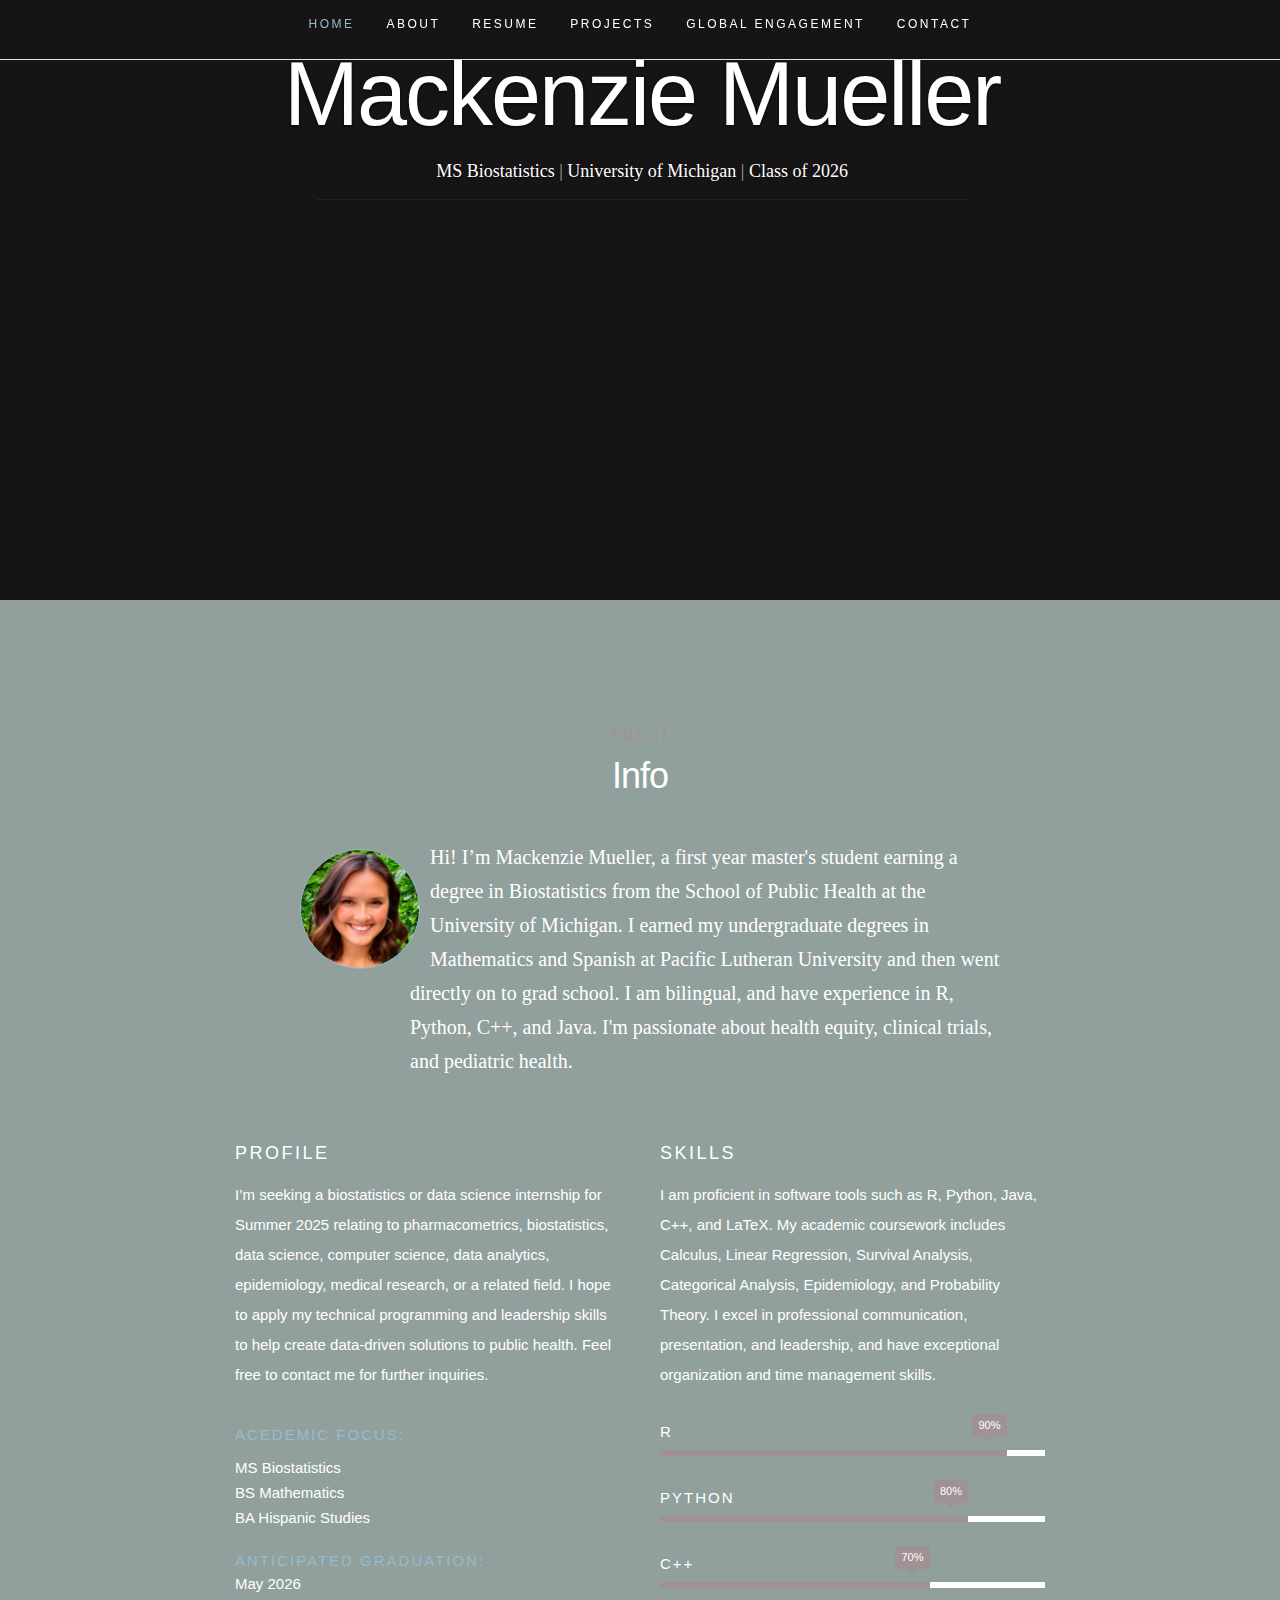
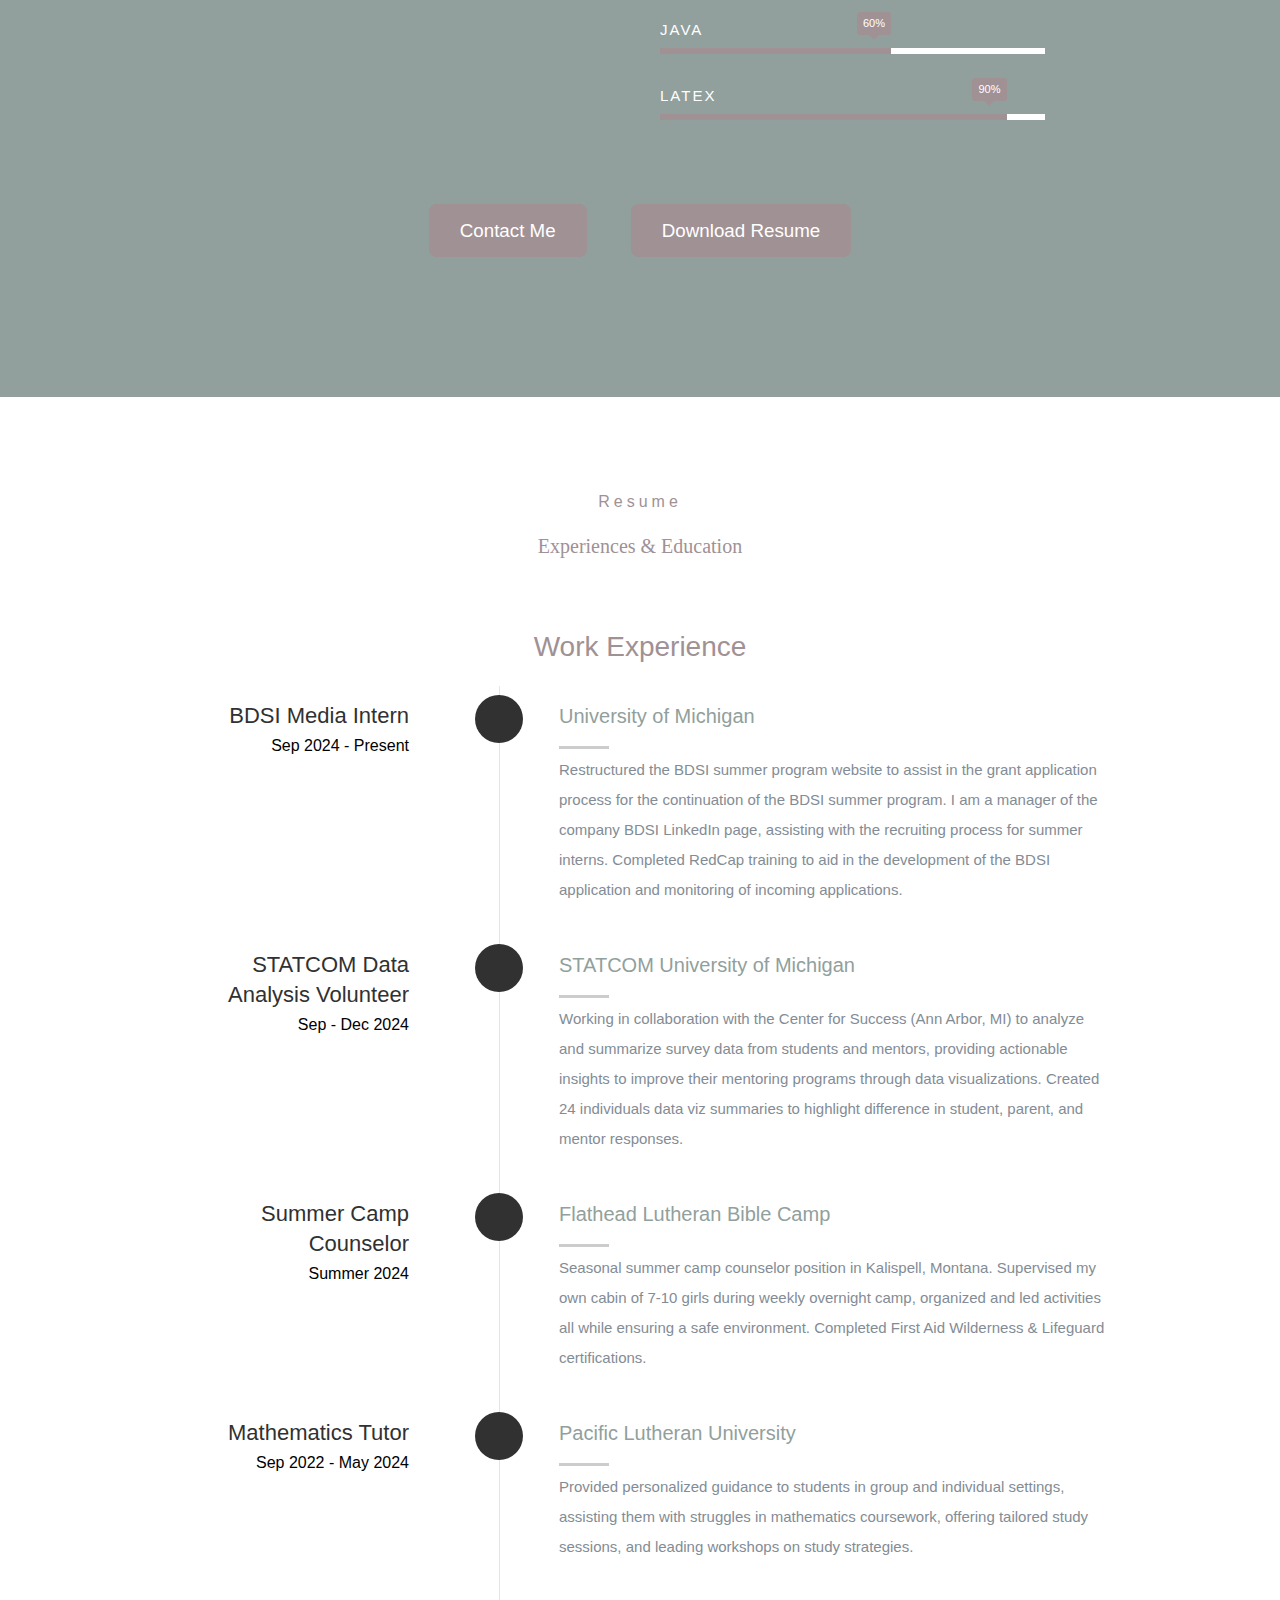
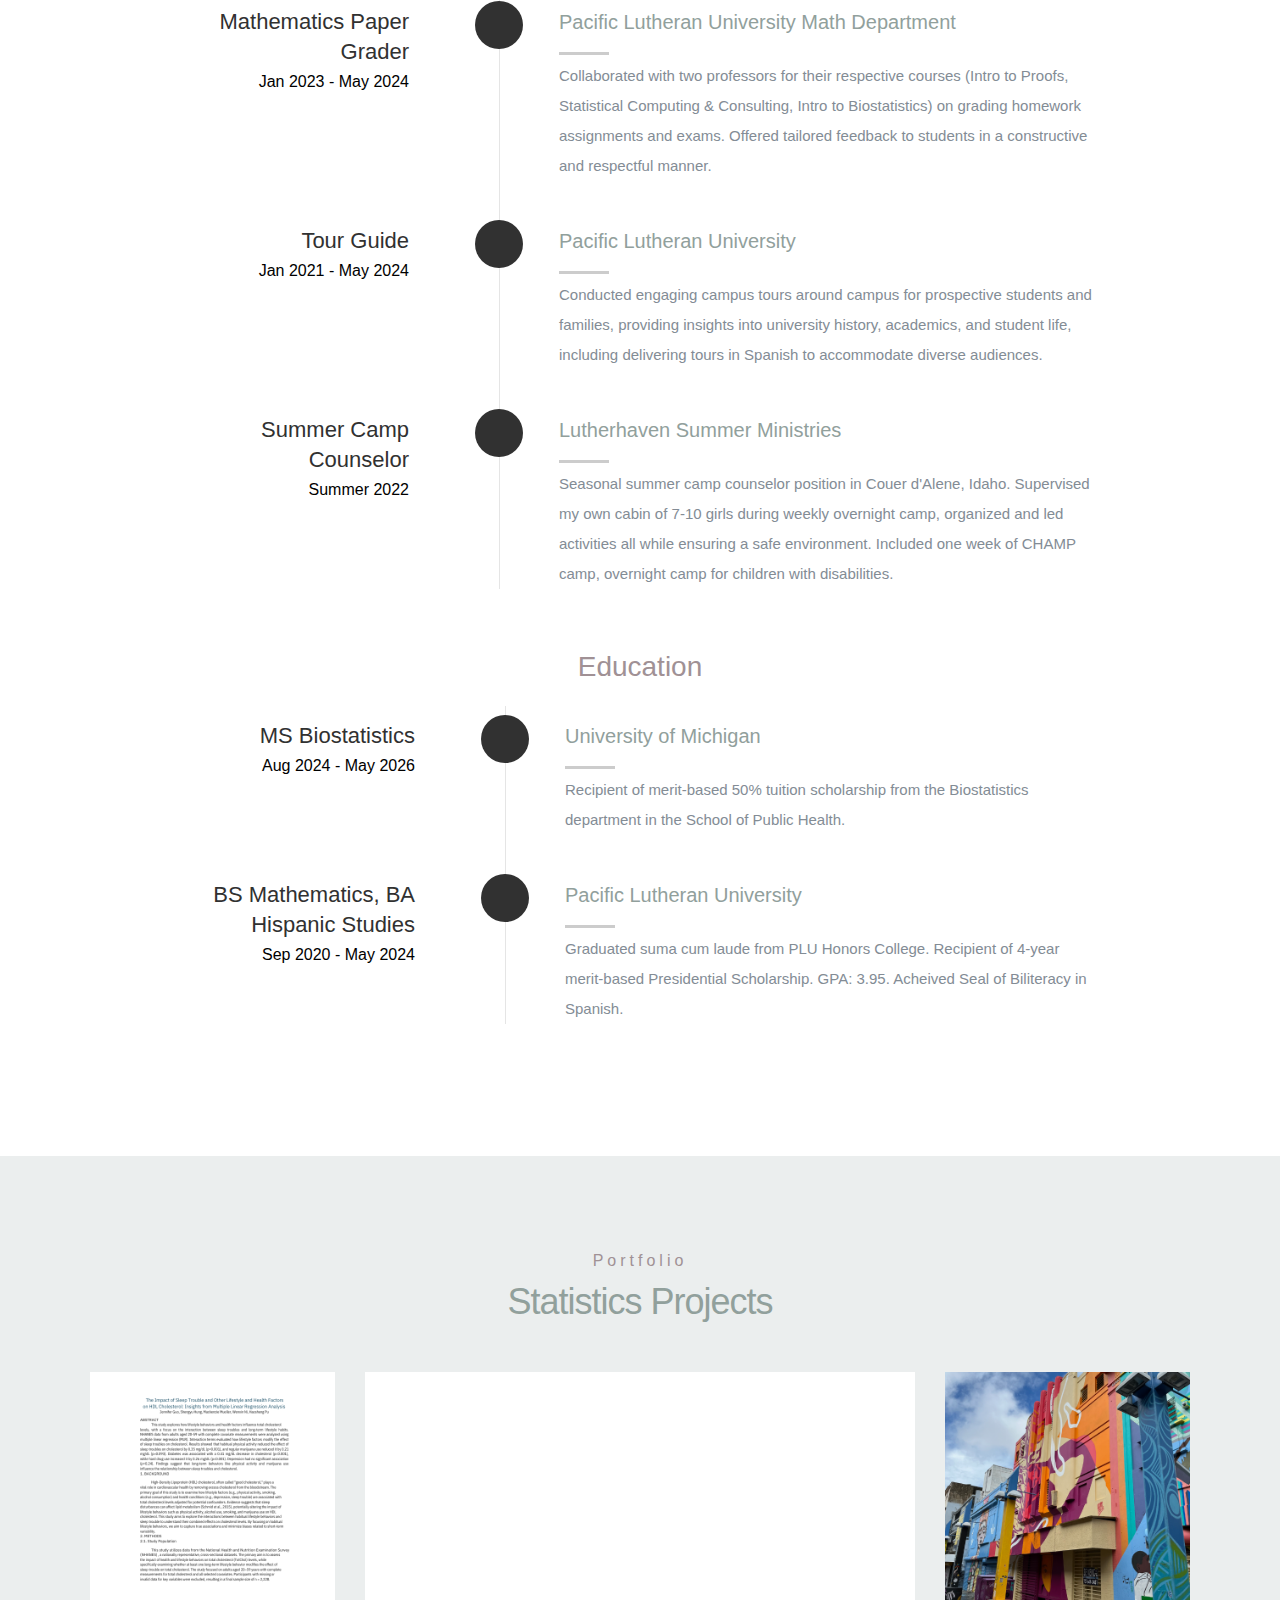
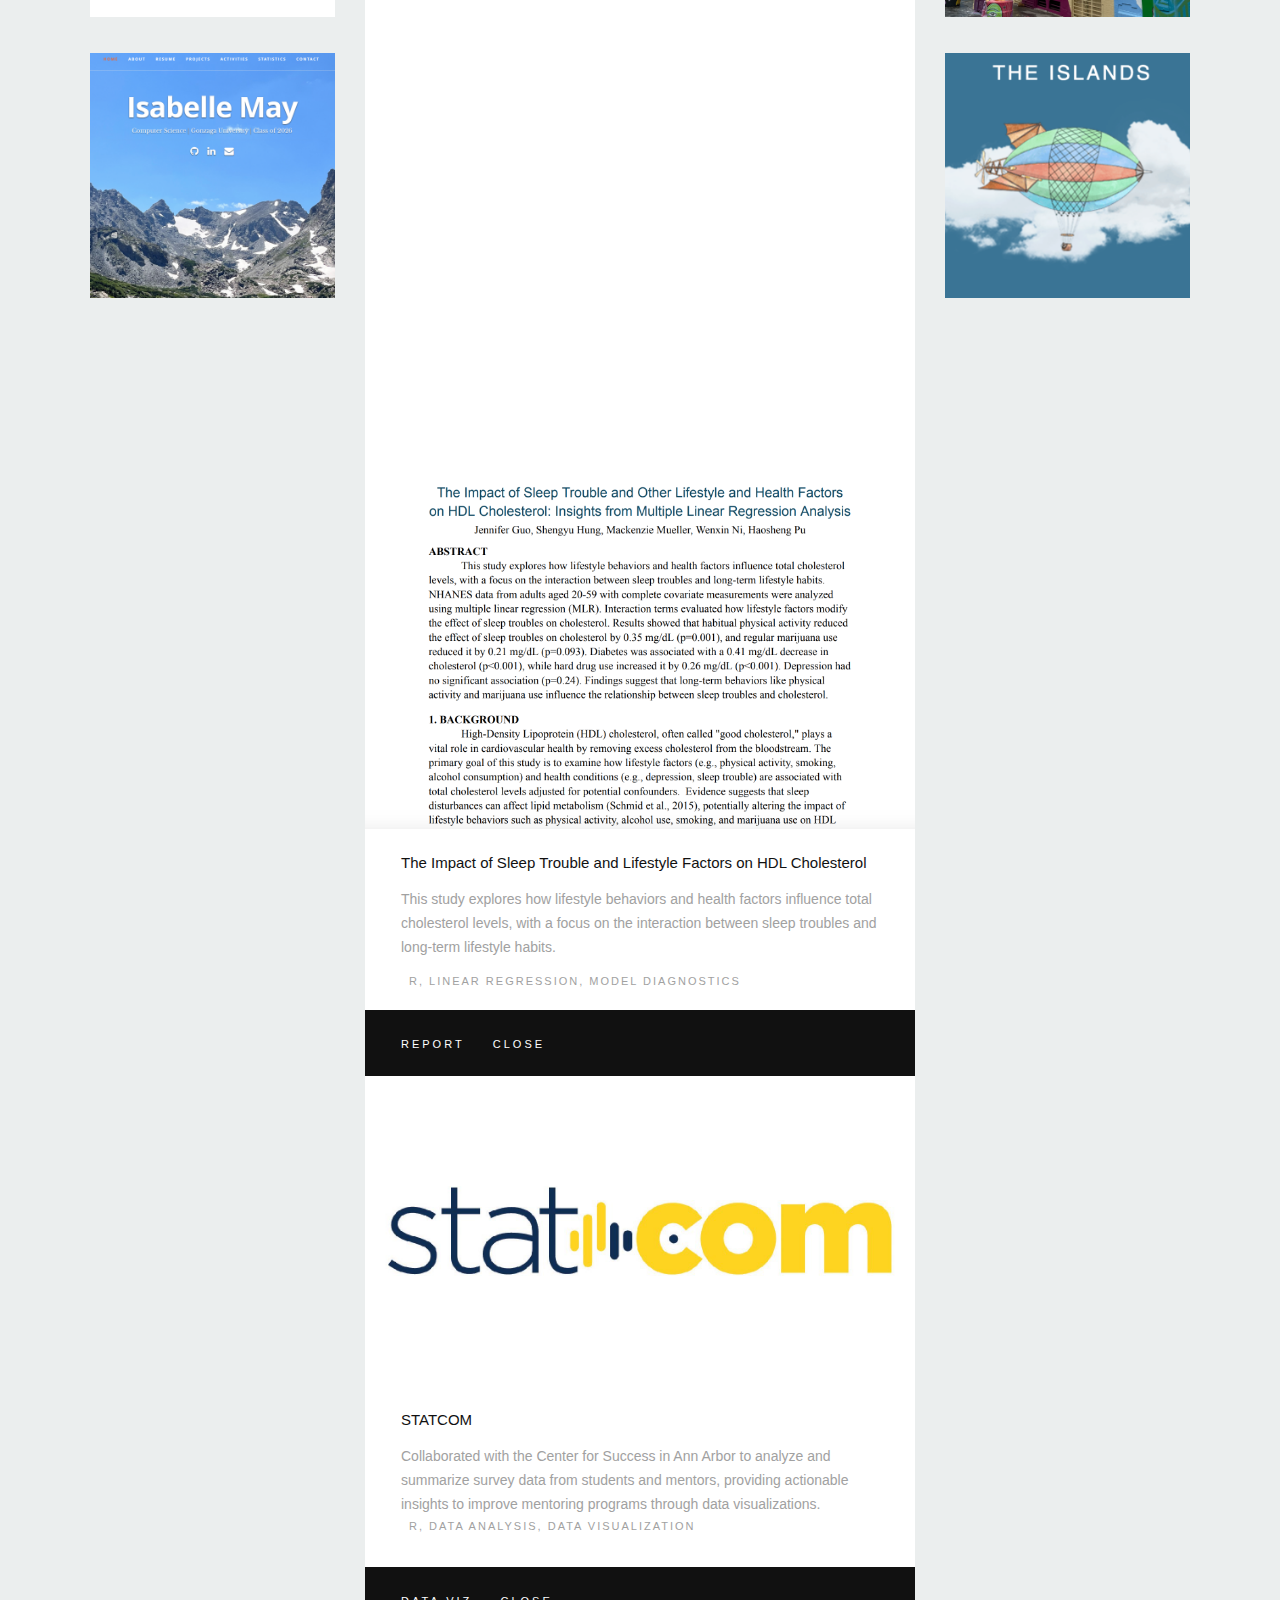
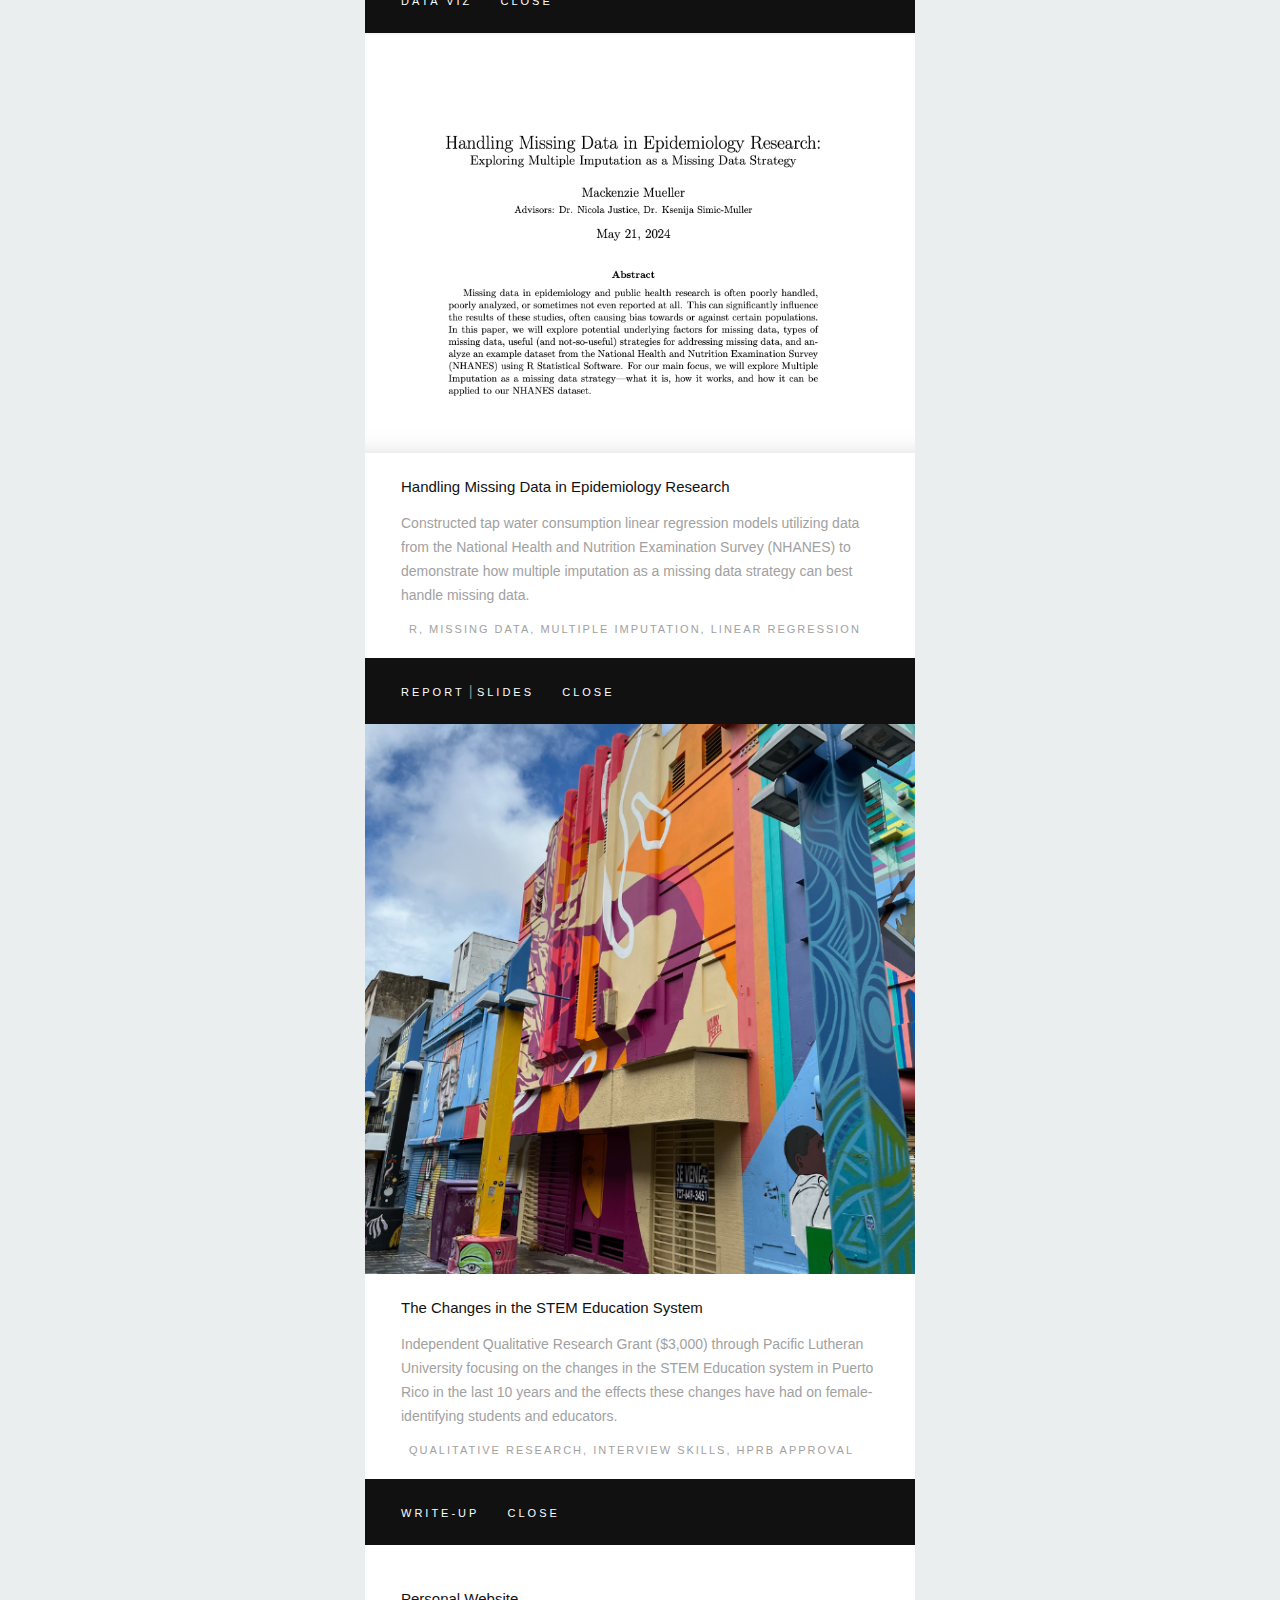
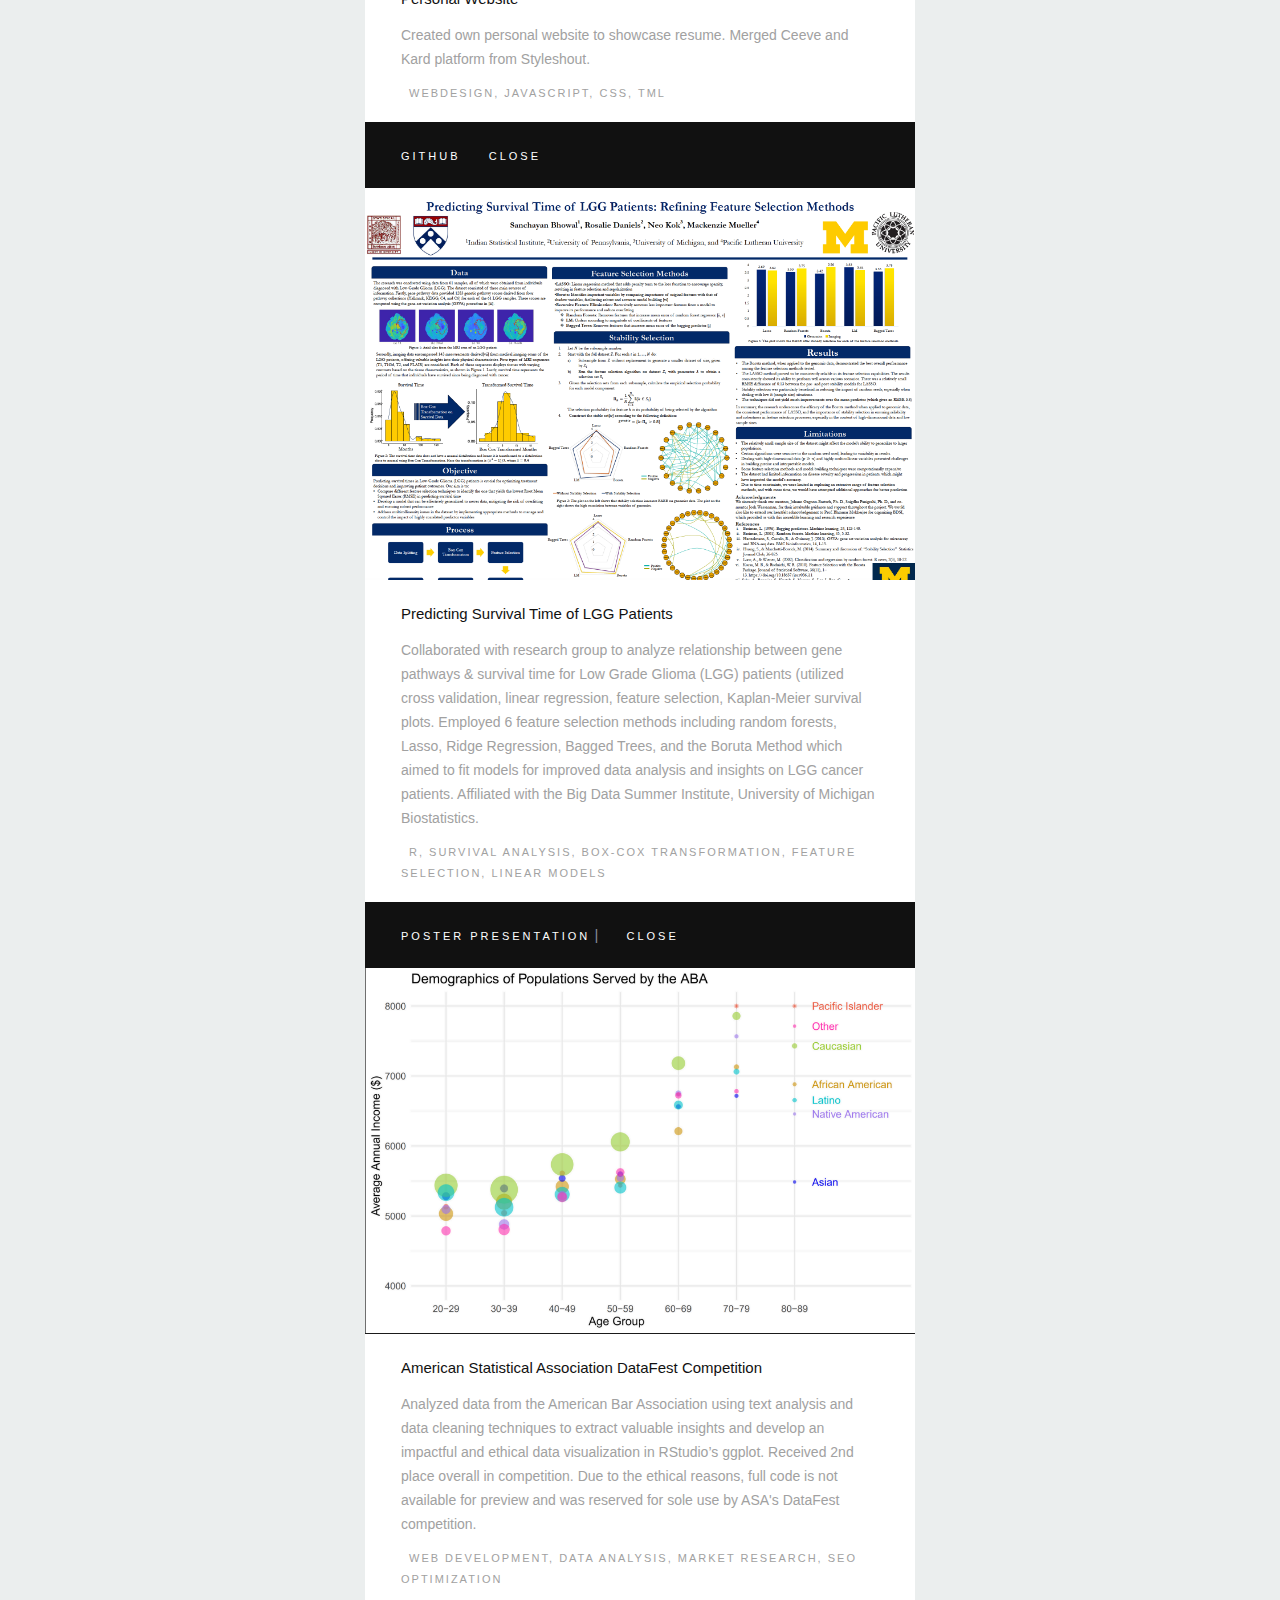
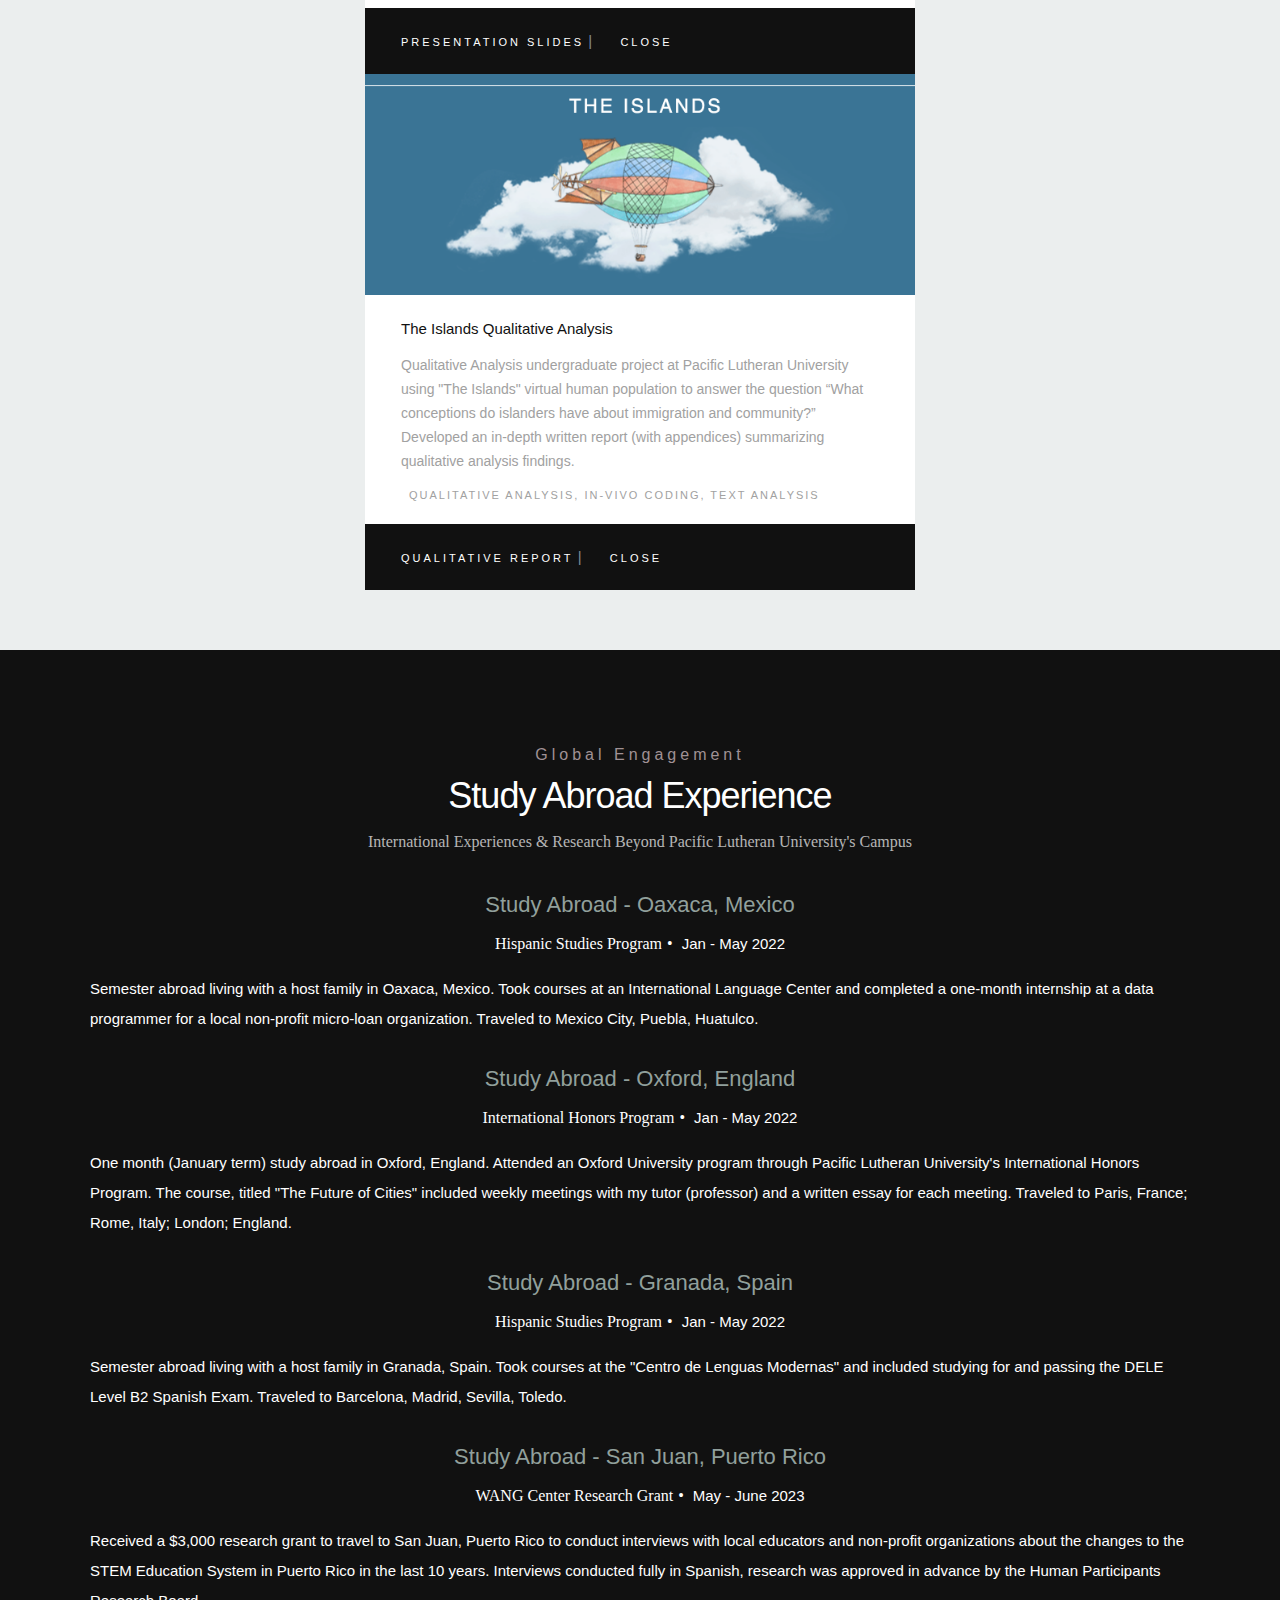
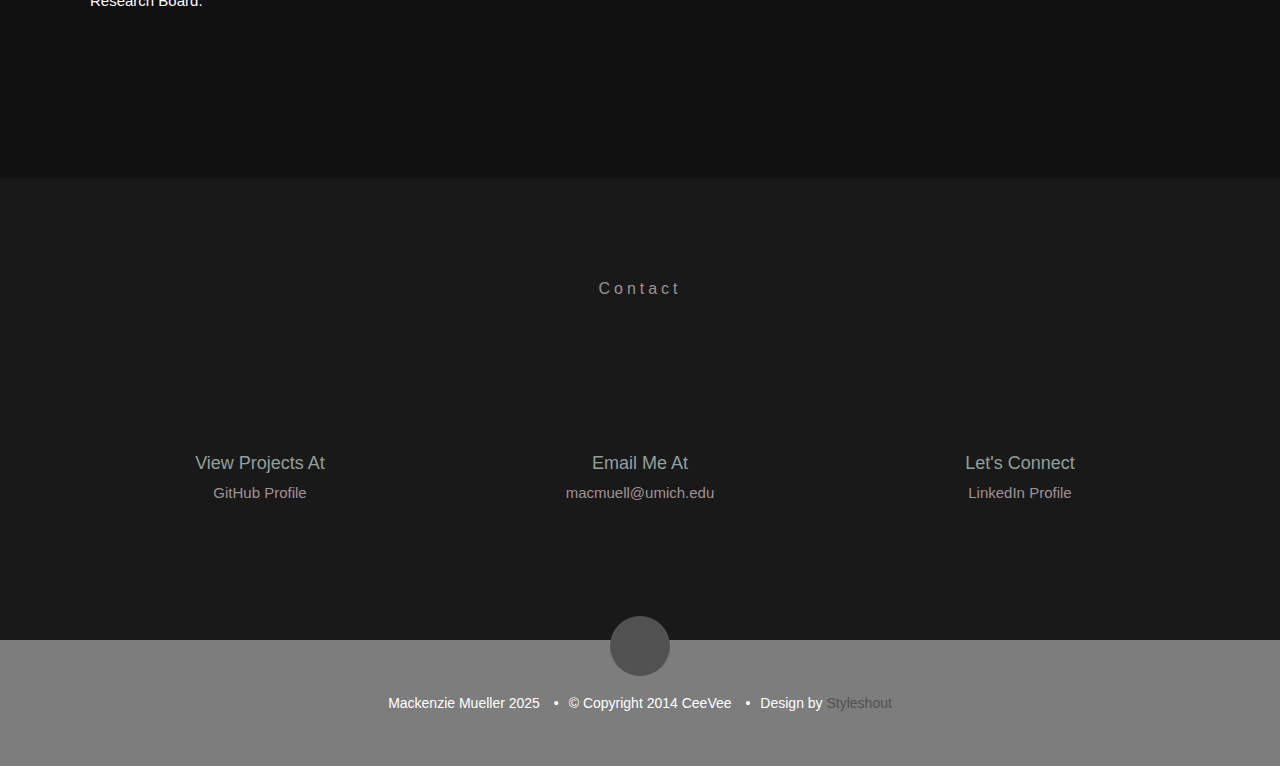
==== commit ebe43b49: "Update index.html" ====
--- a/index.html
+++ b/index.html
@@ -104,7 +104,7 @@
          <div class="col-twelve">
 
             <h5>About</h5>
-            <h1></h1>
+            <h1>Info</h1>
 
             <div class="intro-info">
 
--- a/css/layout.css
+++ b/css/layout.css
@@ -211,7 +211,7 @@
 }
 
 ul#nav li a:active { background-color: transparent !important; }
-ul#nav li.current a { color: #a09195; }
+ul#nav li.current a { color: #95bccc; }
 
 .banner__content {
   padding: 5px;
@@ -263,7 +263,7 @@
 .intro-info img {
   height: 12rem;
   width: 12rem;
-  border:1px solid #91a09c;
+  border:1px solid #95BCCC;
   border-radius: 50%;
   margin: 0.9rem 1rem 0 2rem;
   float: left;
@@ -296,7 +296,7 @@
 }
 .about-content .info-list li strong {
   font-family: 'opensans-bold', sans-serif;
-  color: #a09195;
+  color: #95BCCC;
   text-transform: uppercase;
   letter-spacing: .2rem;
   font-size: 1.5rem;
@@ -317,9 +317,9 @@
   text-align: center;
 }
 .button-section .button {
-  background-color: #91a09c;
+  background-color: #a09195;
   color: #fff; 
-  border: 1px solid #91a09c;
+  border: 1px solid #a09195;
   text-align: center;
 
   /* Increase size */
@@ -332,8 +332,8 @@
 }
 
 .button-section .button:hover {
-  background-color: #a09195;
-  border-color: #a09195;
+  background-color: #95BCCC;
+  border-color: #95BCCC;
 }
 
 .button-section [class*="col-"] .button:first-child {
@@ -360,7 +360,7 @@
 }
 
 #resume .resume-header h2 {
-  color: #495D40
+  color: #a09195
 }
 
 #resume .resume-timeline {
@@ -649,7 +649,7 @@
    padding-bottom: 60px;
 }
 #portfolio h1 {
-   color: black;
+   color: #91a09c;
 }
 
 /* Portfolio Content */
@@ -1060,7 +1060,7 @@
   color: white;
 }
 #contact .section-intro h5 {
-  color: #91a09c;
+  color: #a09195;
 }
 #contact .section-intro p {
   color: rgba(255, 255, 255, 0.7);
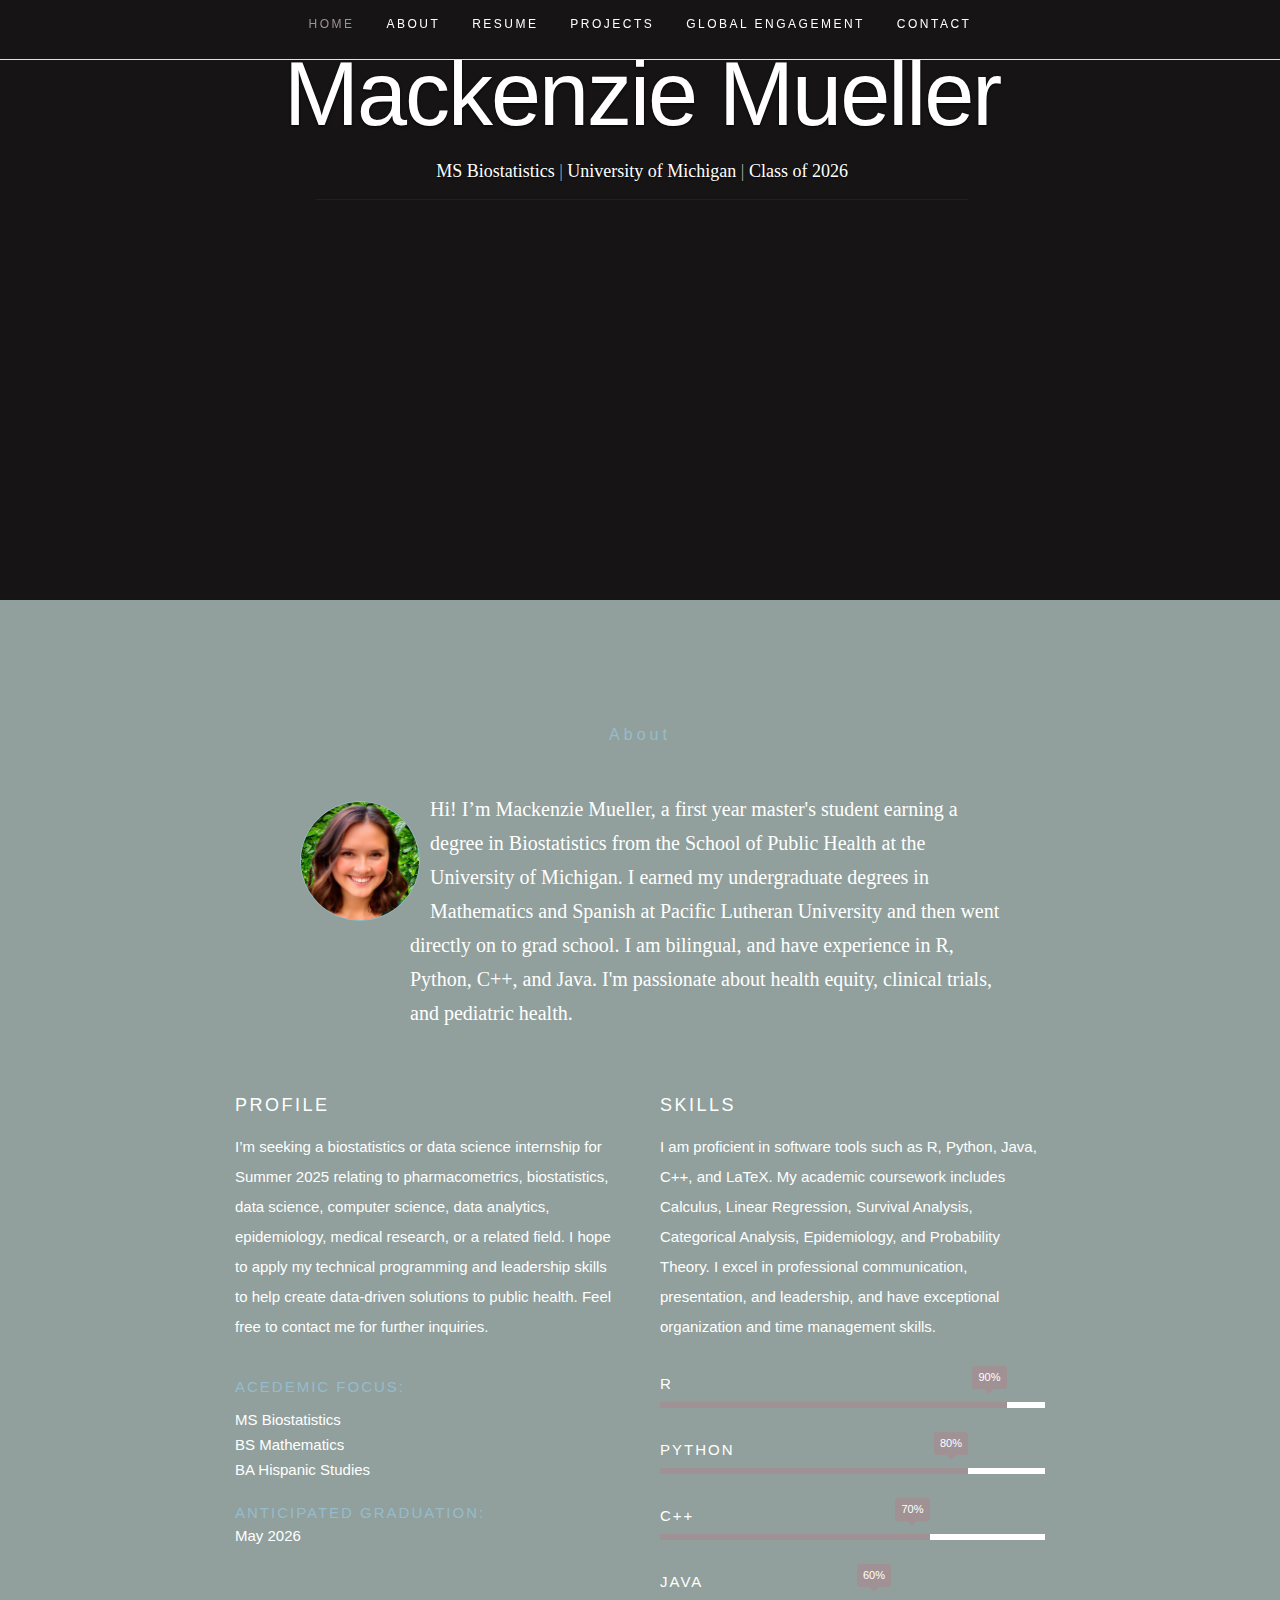
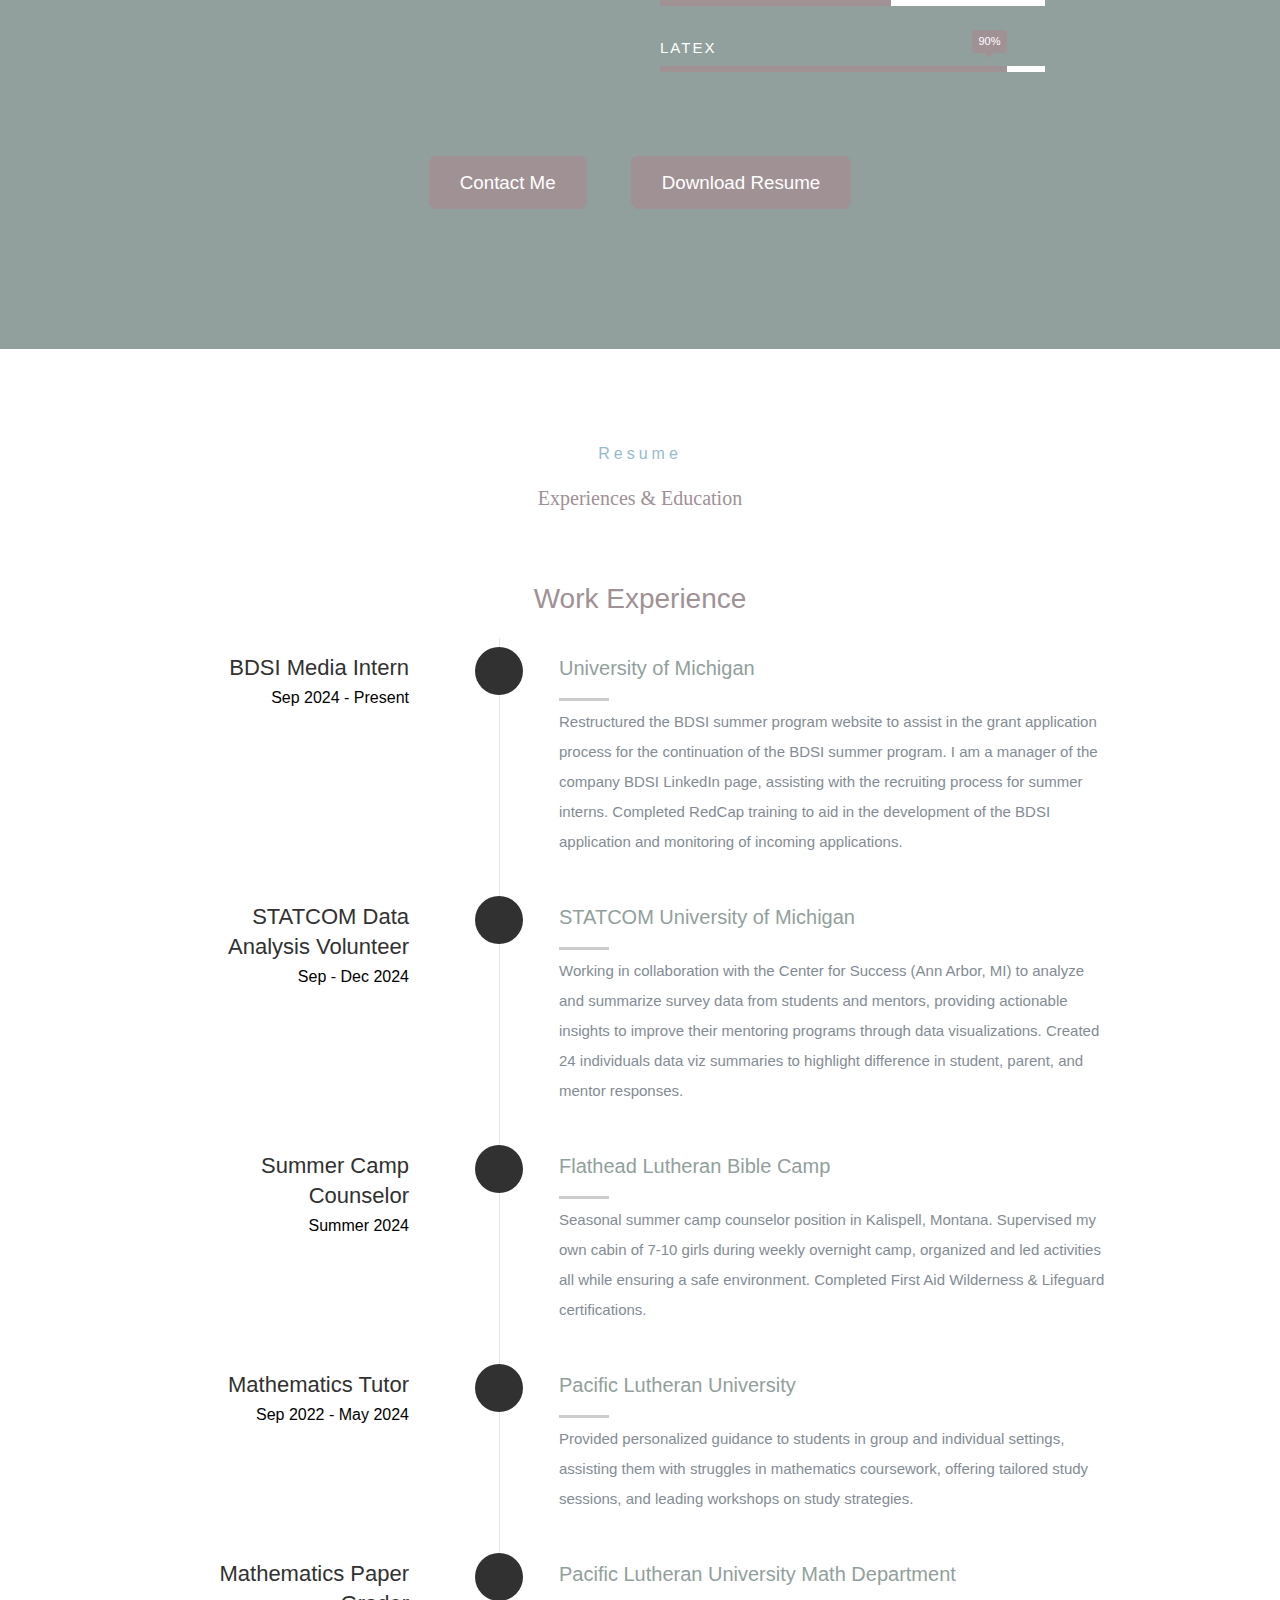
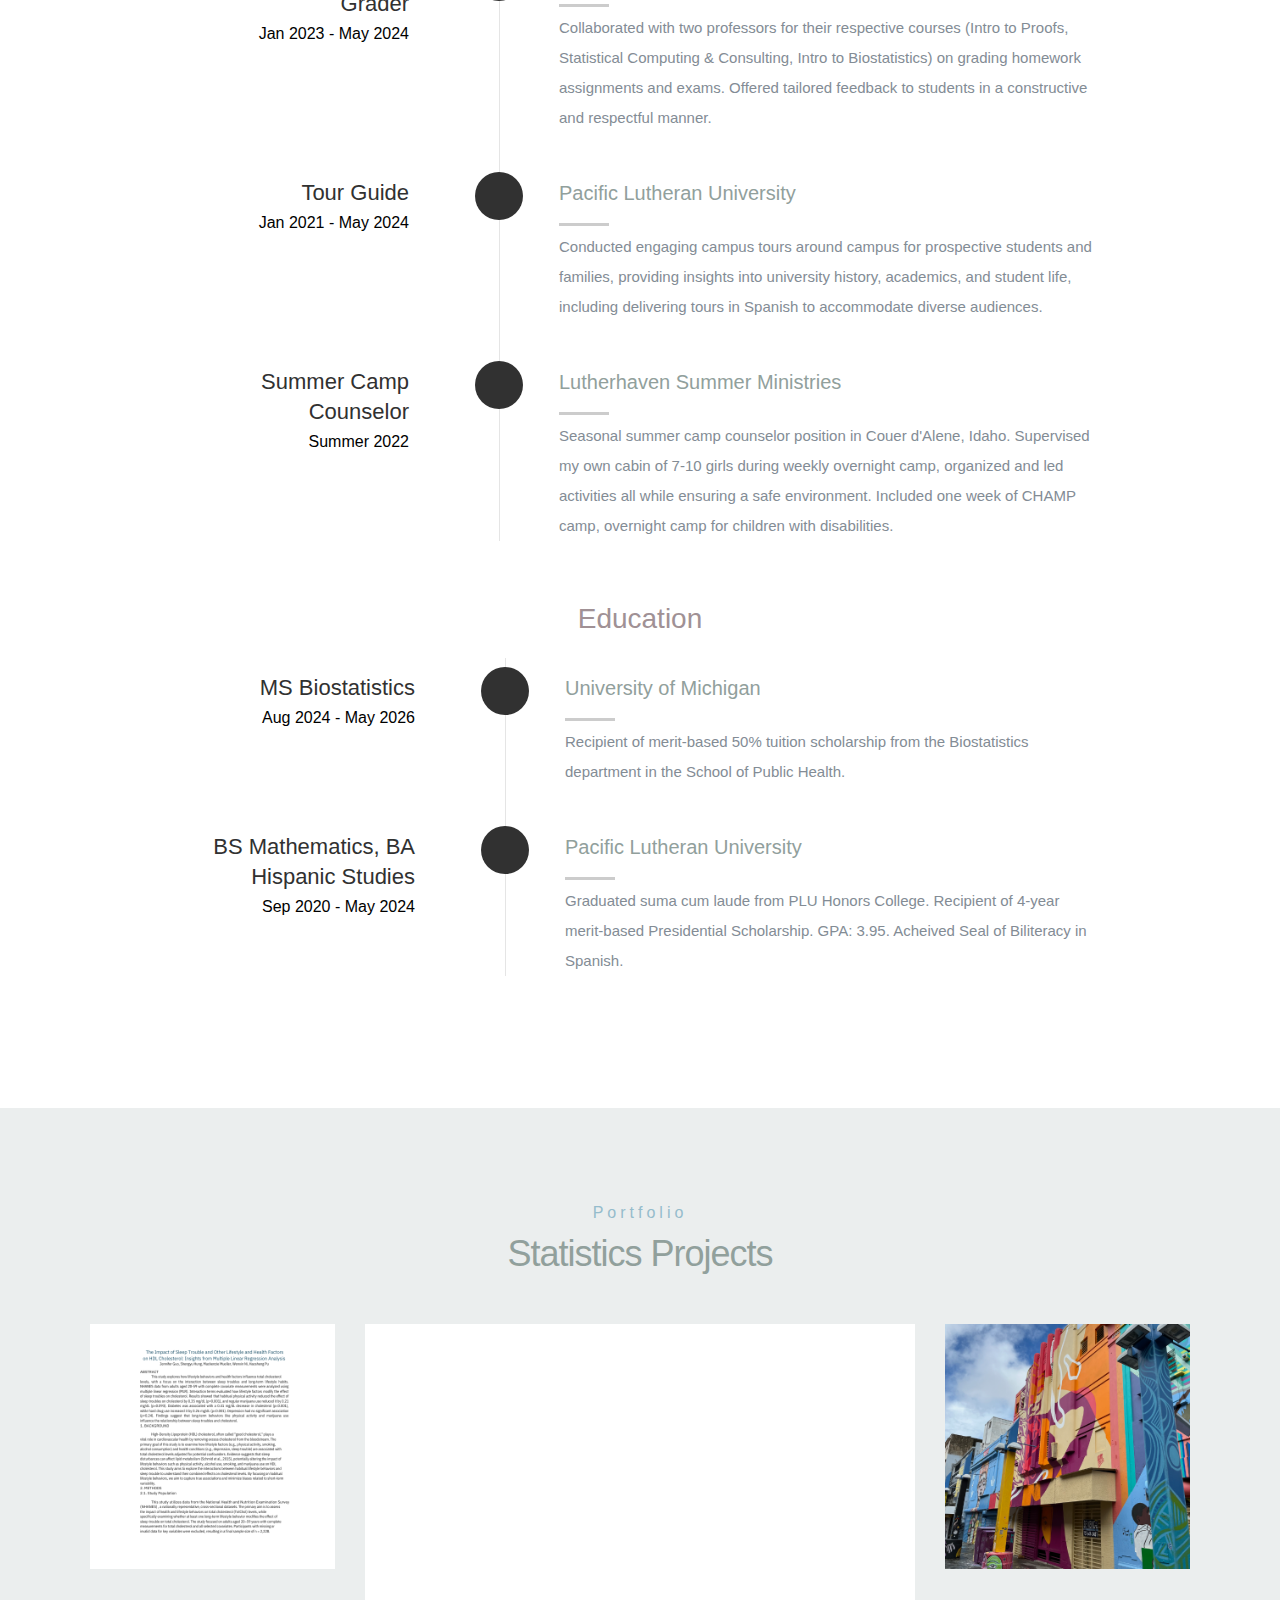
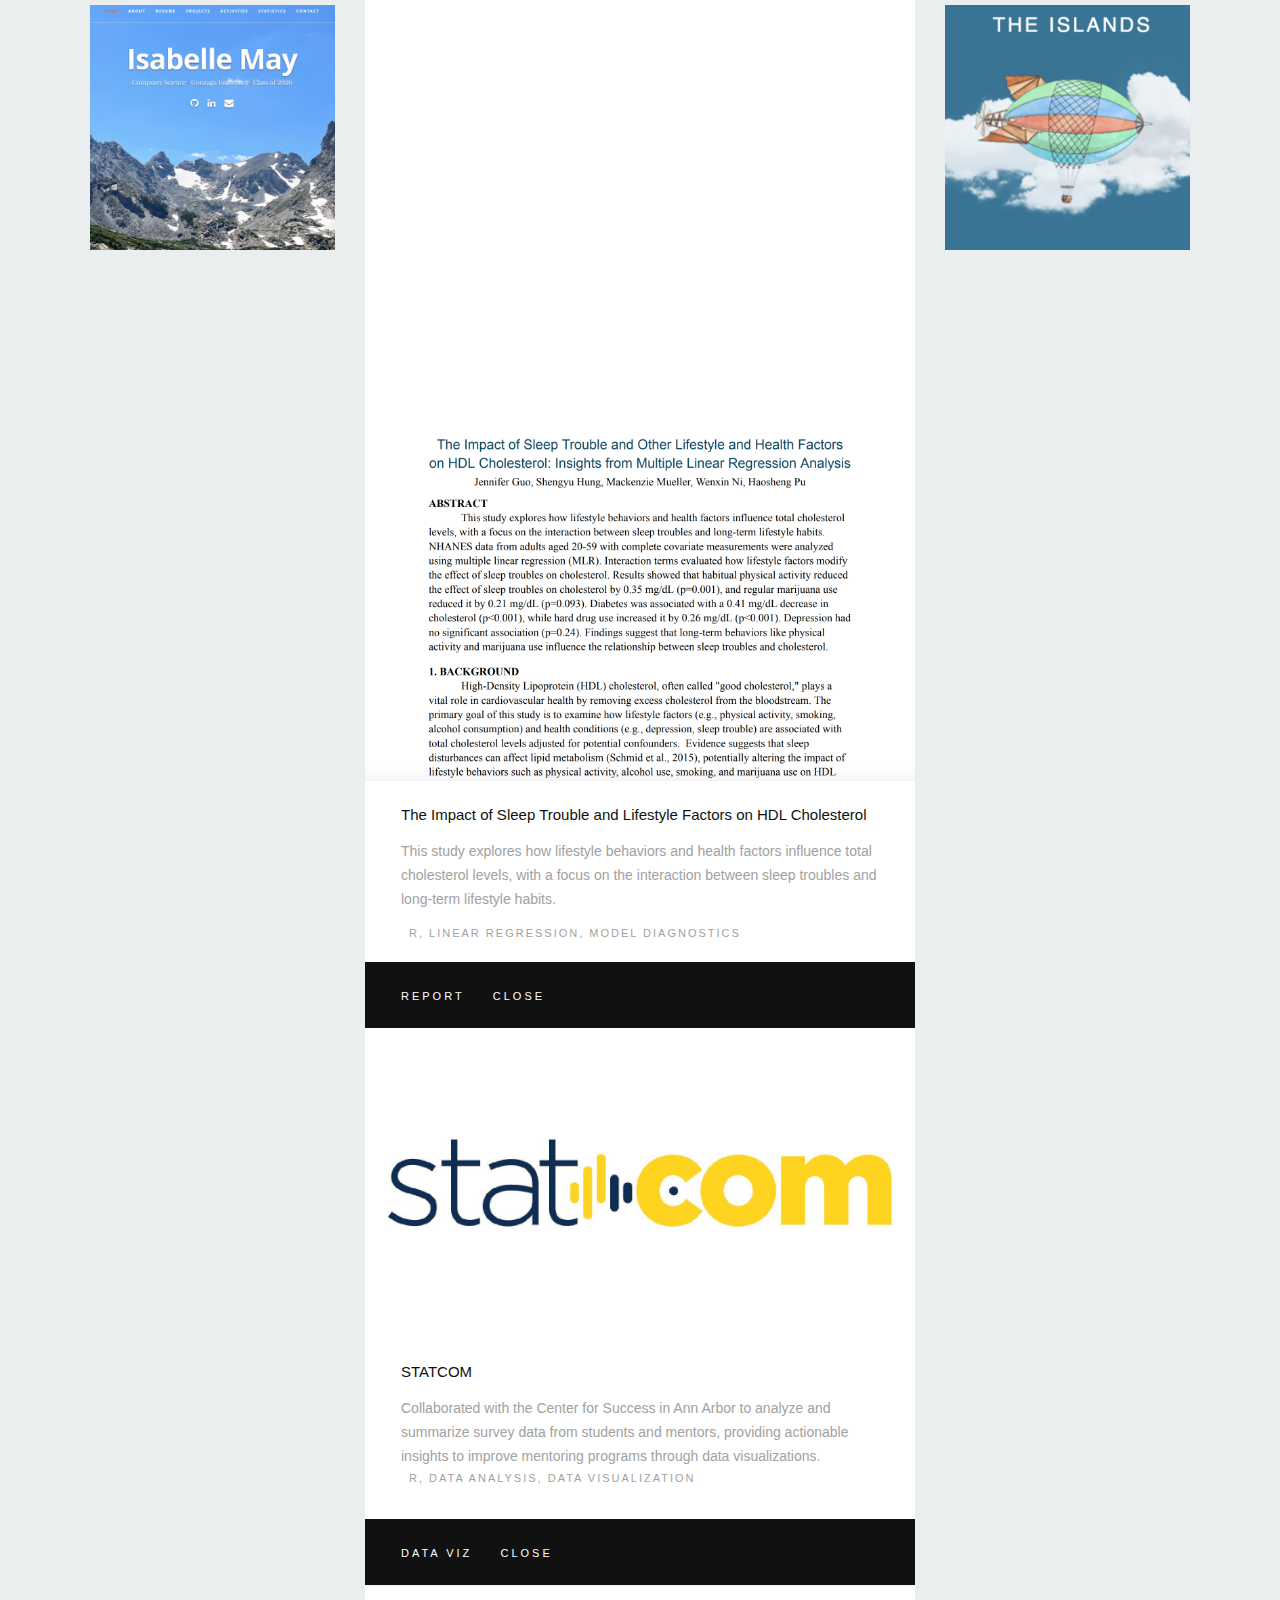
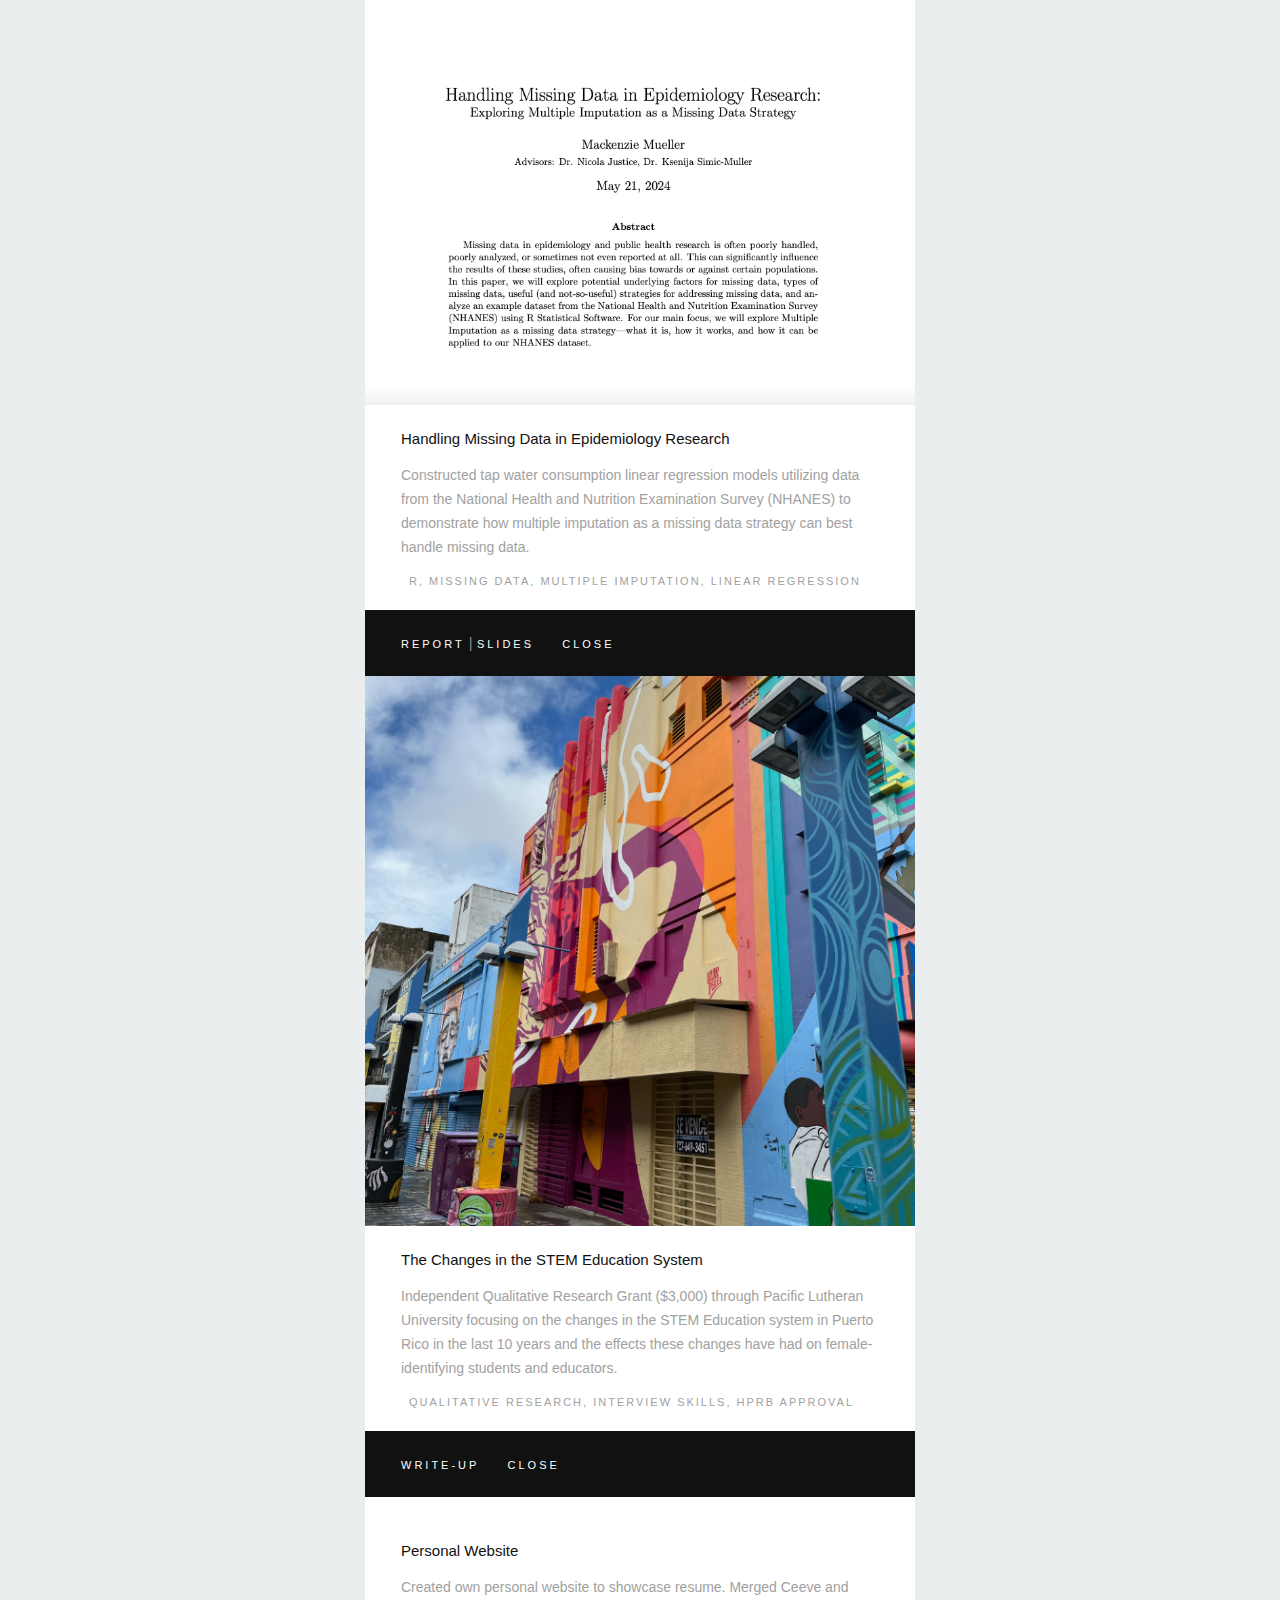
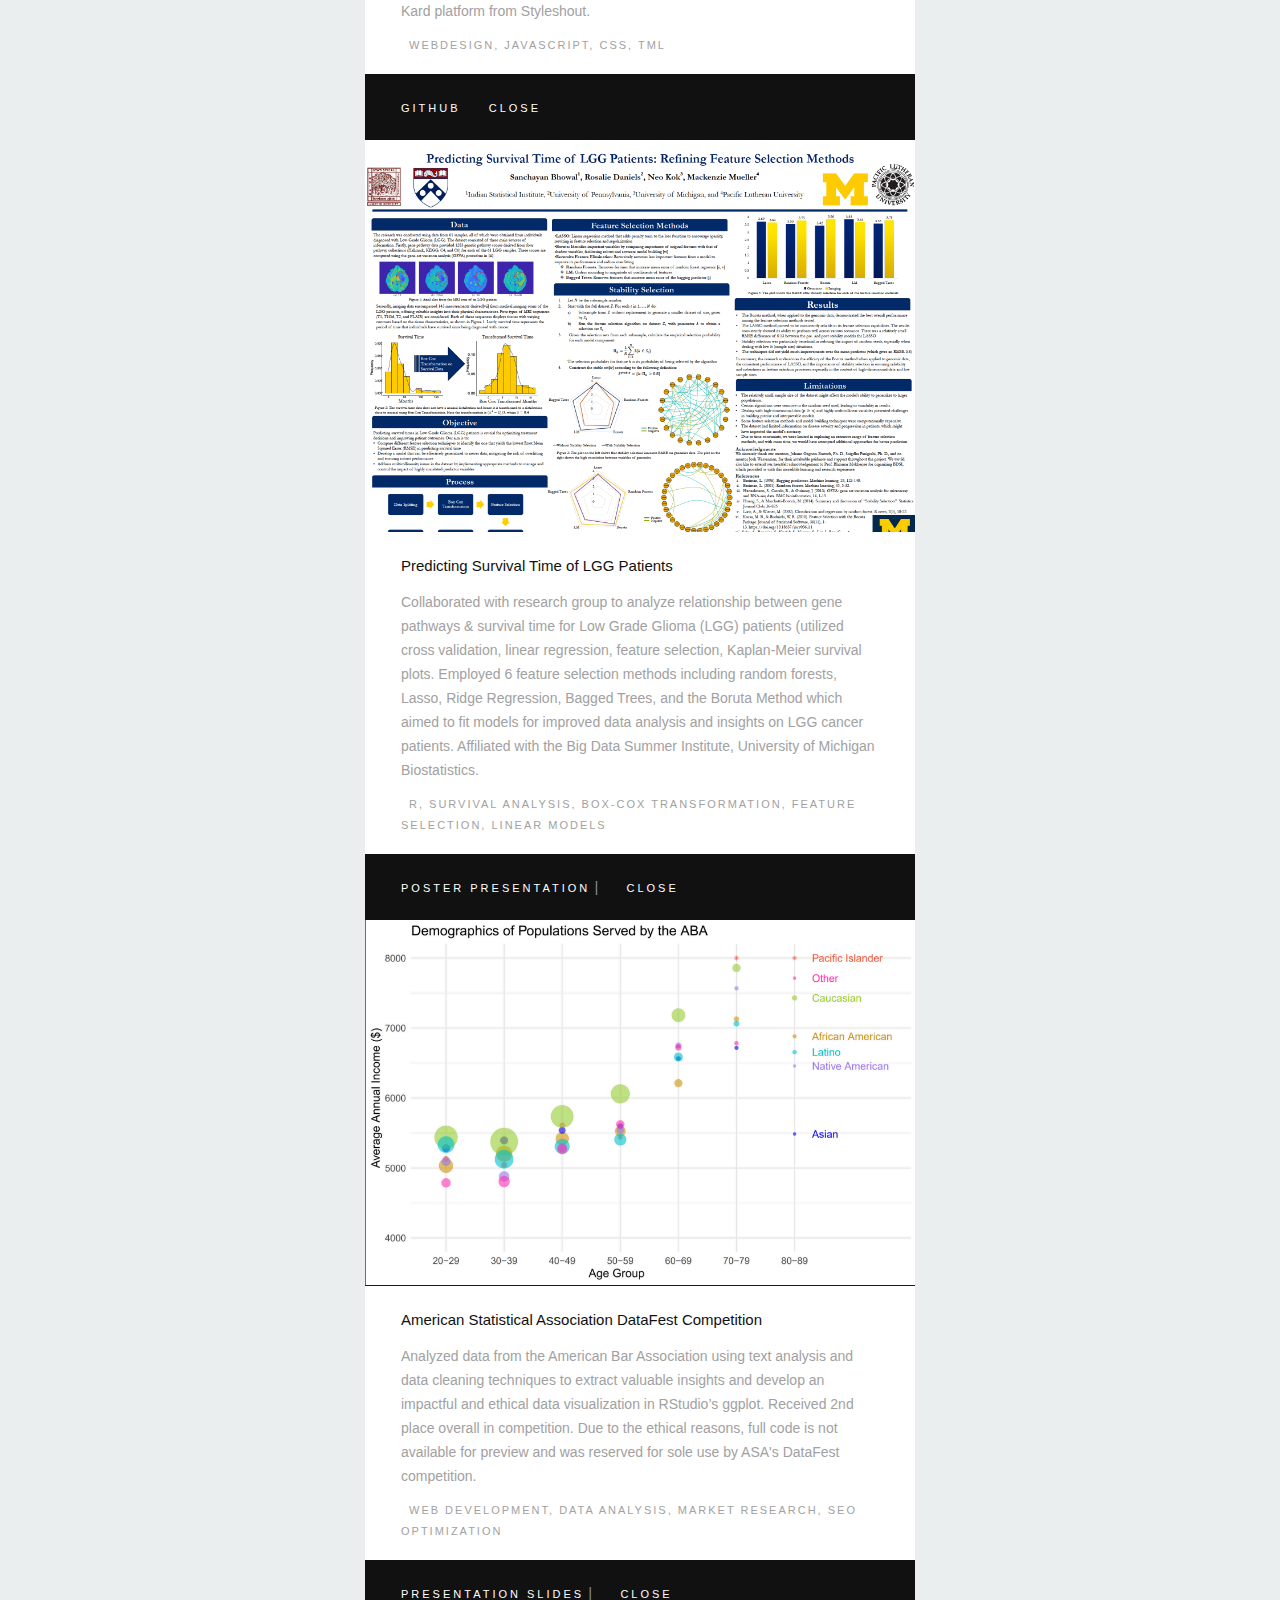
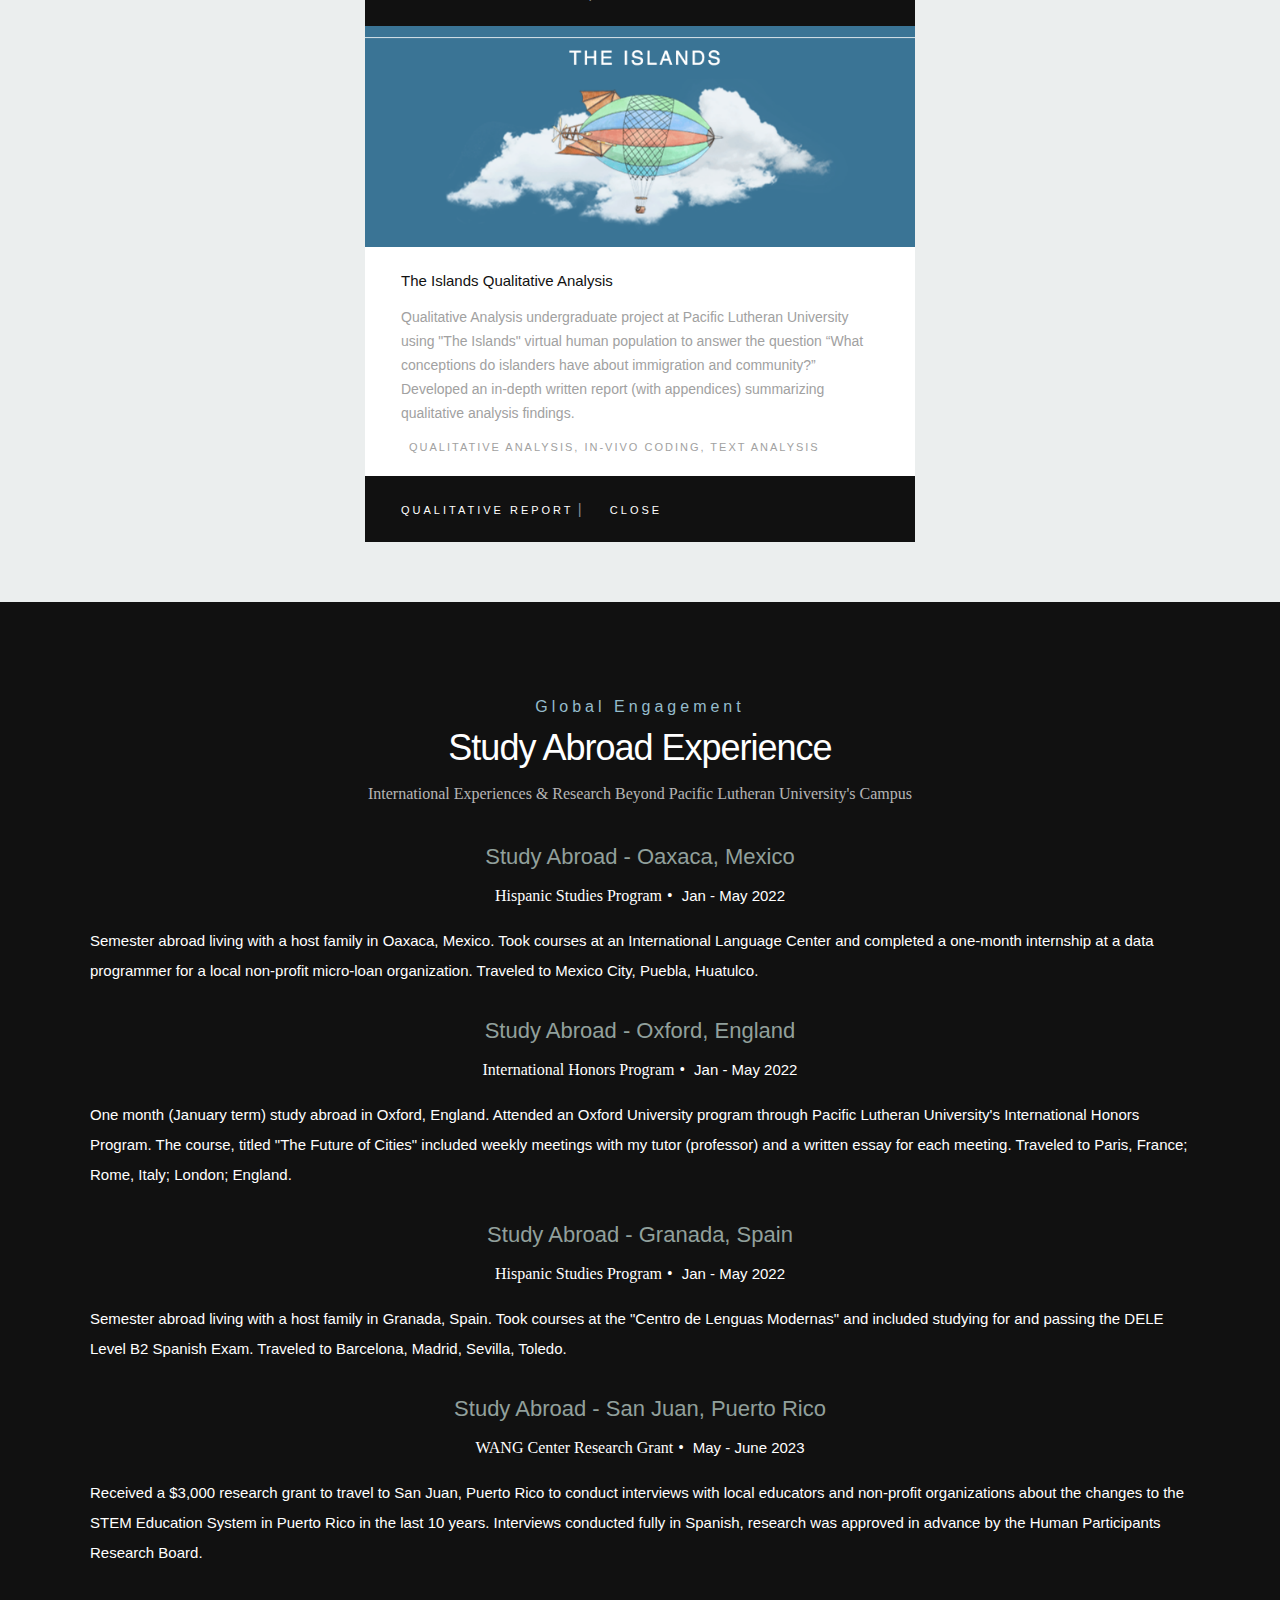
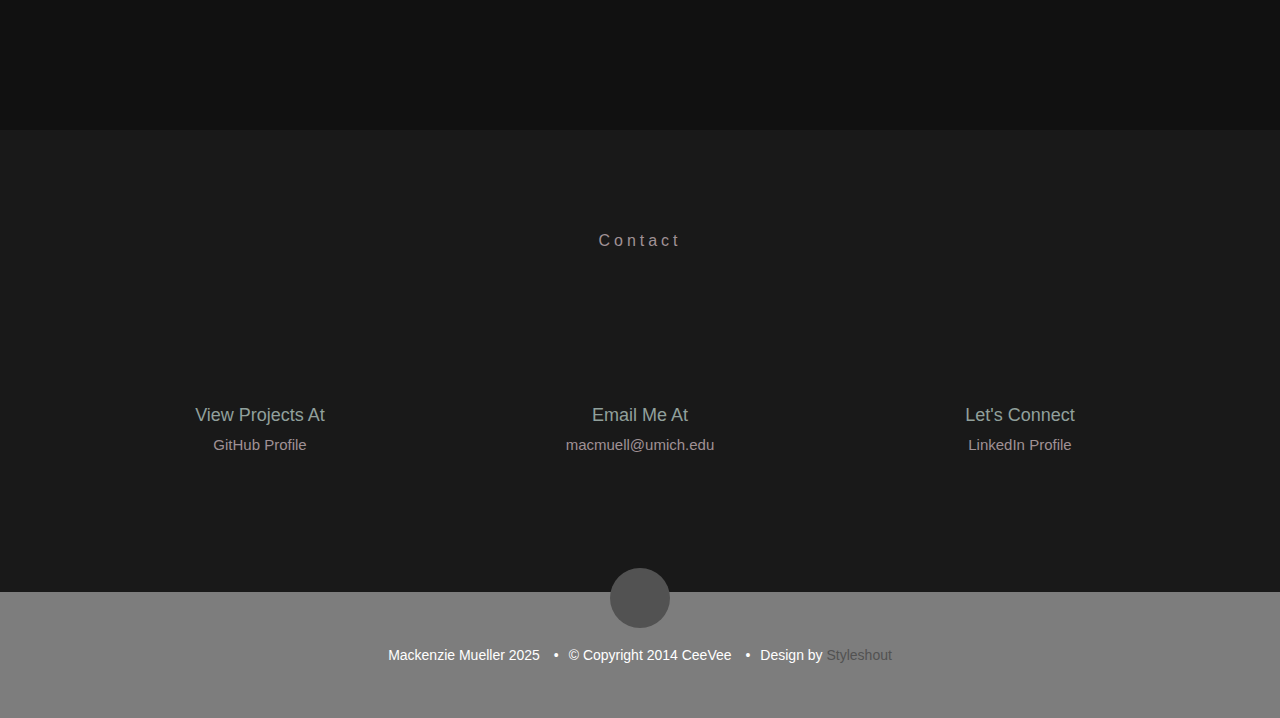
==== commit 79211b76: "Update index.html" ====
--- a/index.html
+++ b/index.html
@@ -104,7 +104,7 @@
          <div class="col-twelve">
 
             <h5>About</h5>
-            <h1>Info</h1>
+            <h1></h1>
 
             <div class="intro-info">
 
--- a/css/layout.css
+++ b/css/layout.css
@@ -48,7 +48,7 @@
   margin-bottom: 1.2rem;
 }
 .section-intro h5 {
-  color: #a09195;
+  color: #95bccc;
   font-size: 1.6rem;
   line-height: 1.875;
   margin-bottom: 0.3rem;
@@ -211,7 +211,7 @@
 }
 
 ul#nav li a:active { background-color: transparent !important; }
-ul#nav li.current a { color: #95bccc; }
+ul#nav li.current a { color: #a09195; }
 
 .banner__content {
   padding: 5px;
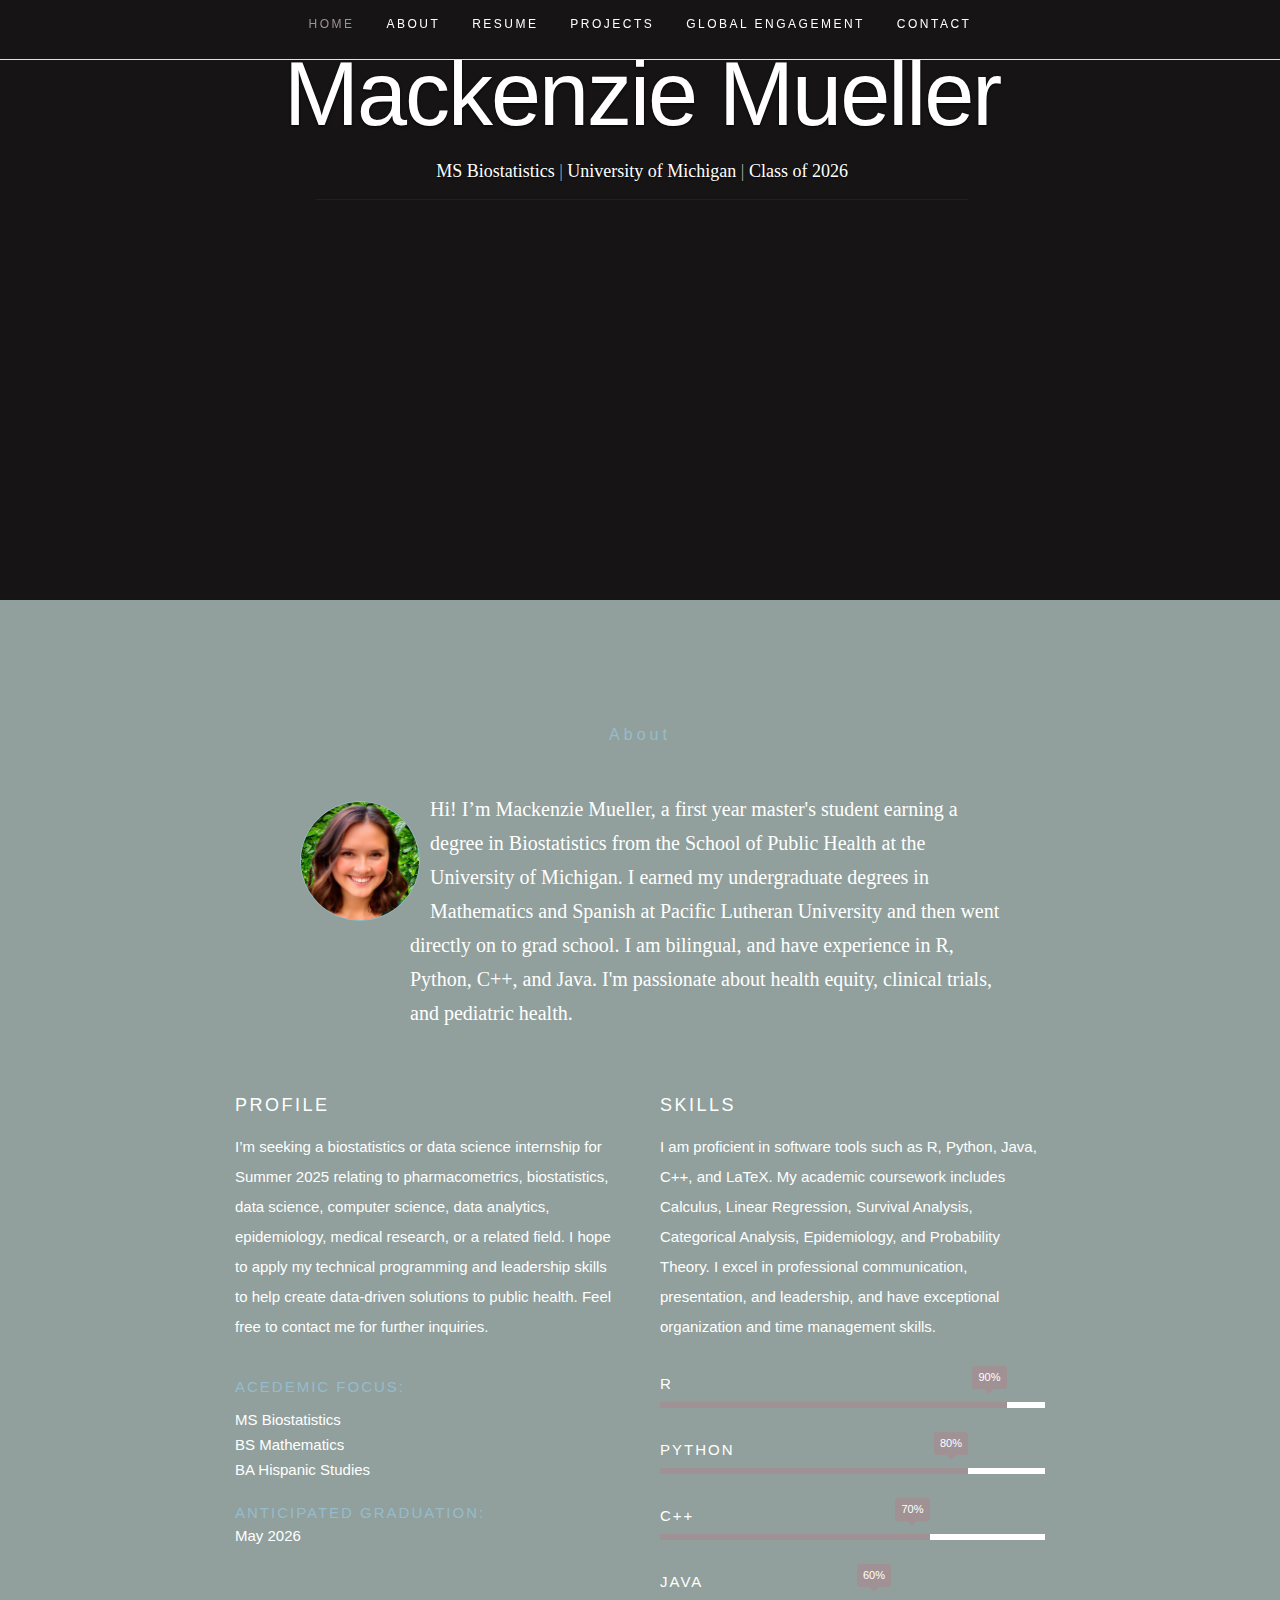
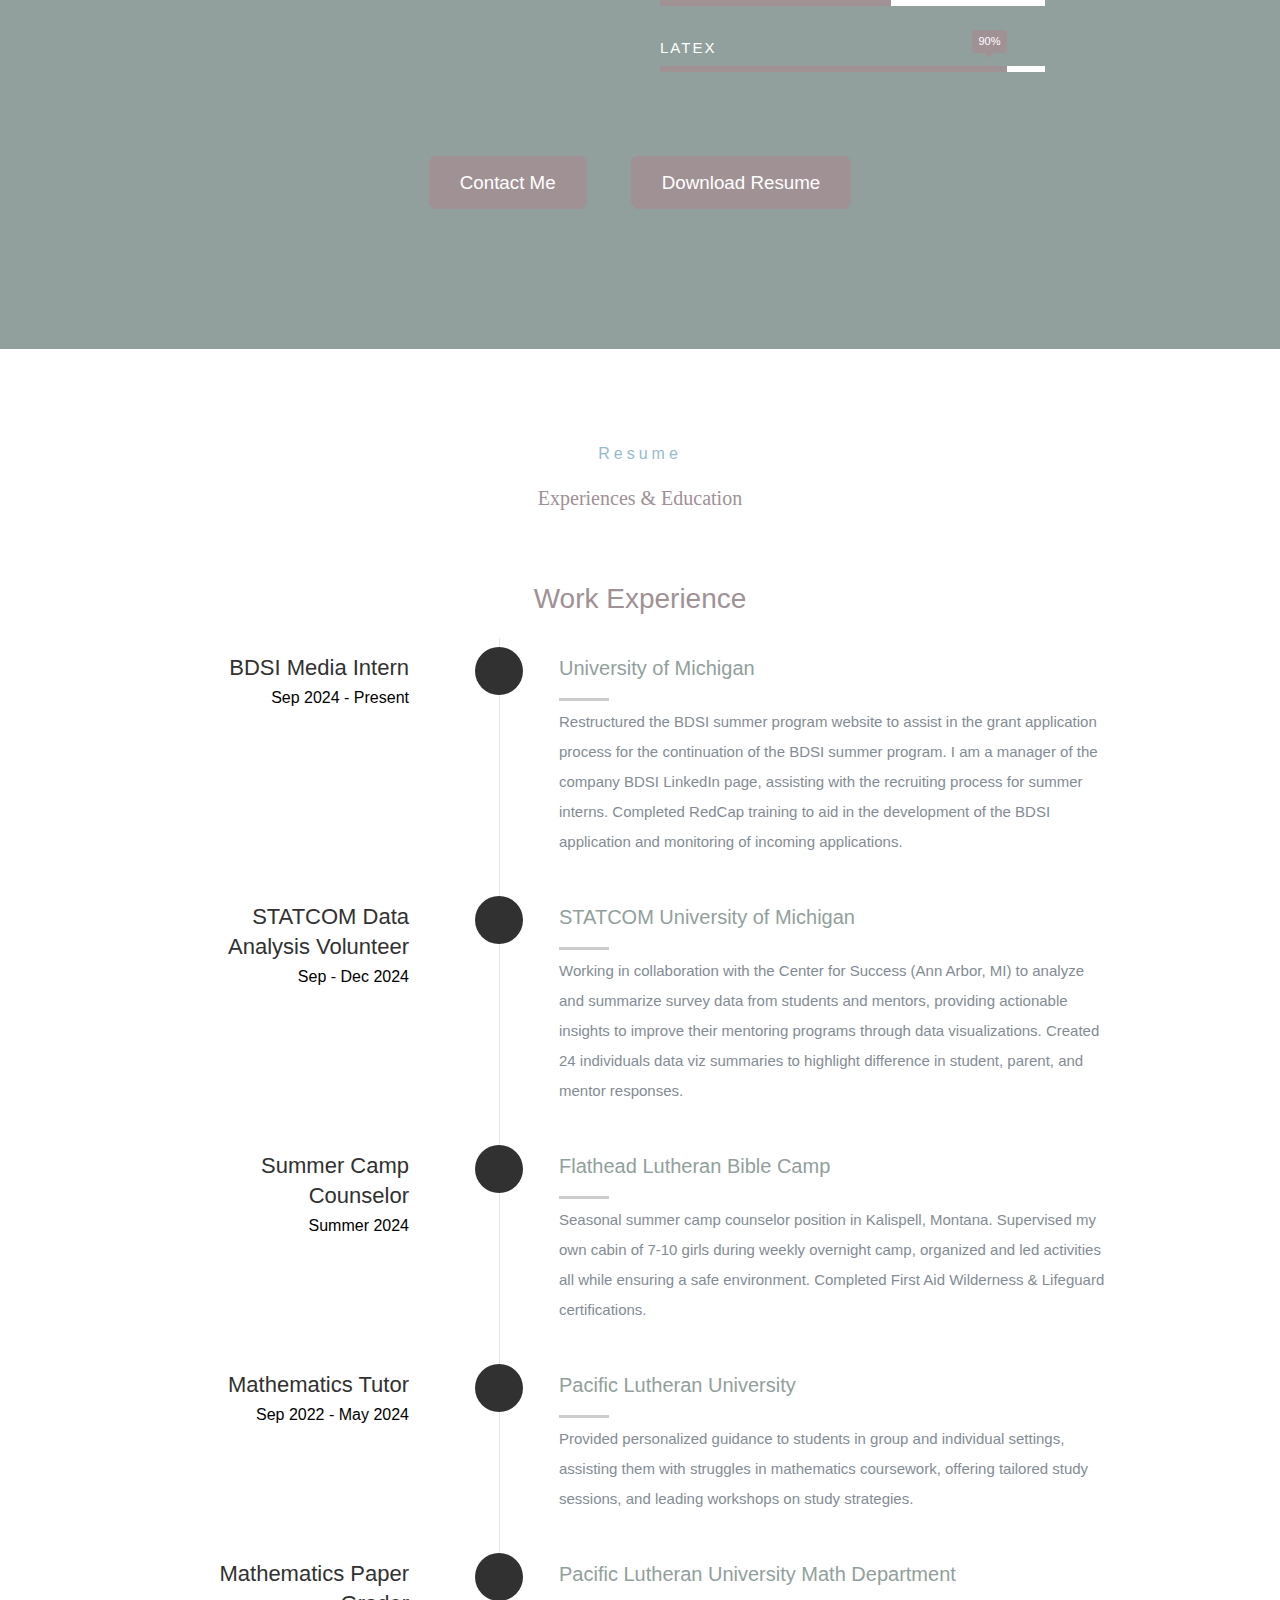
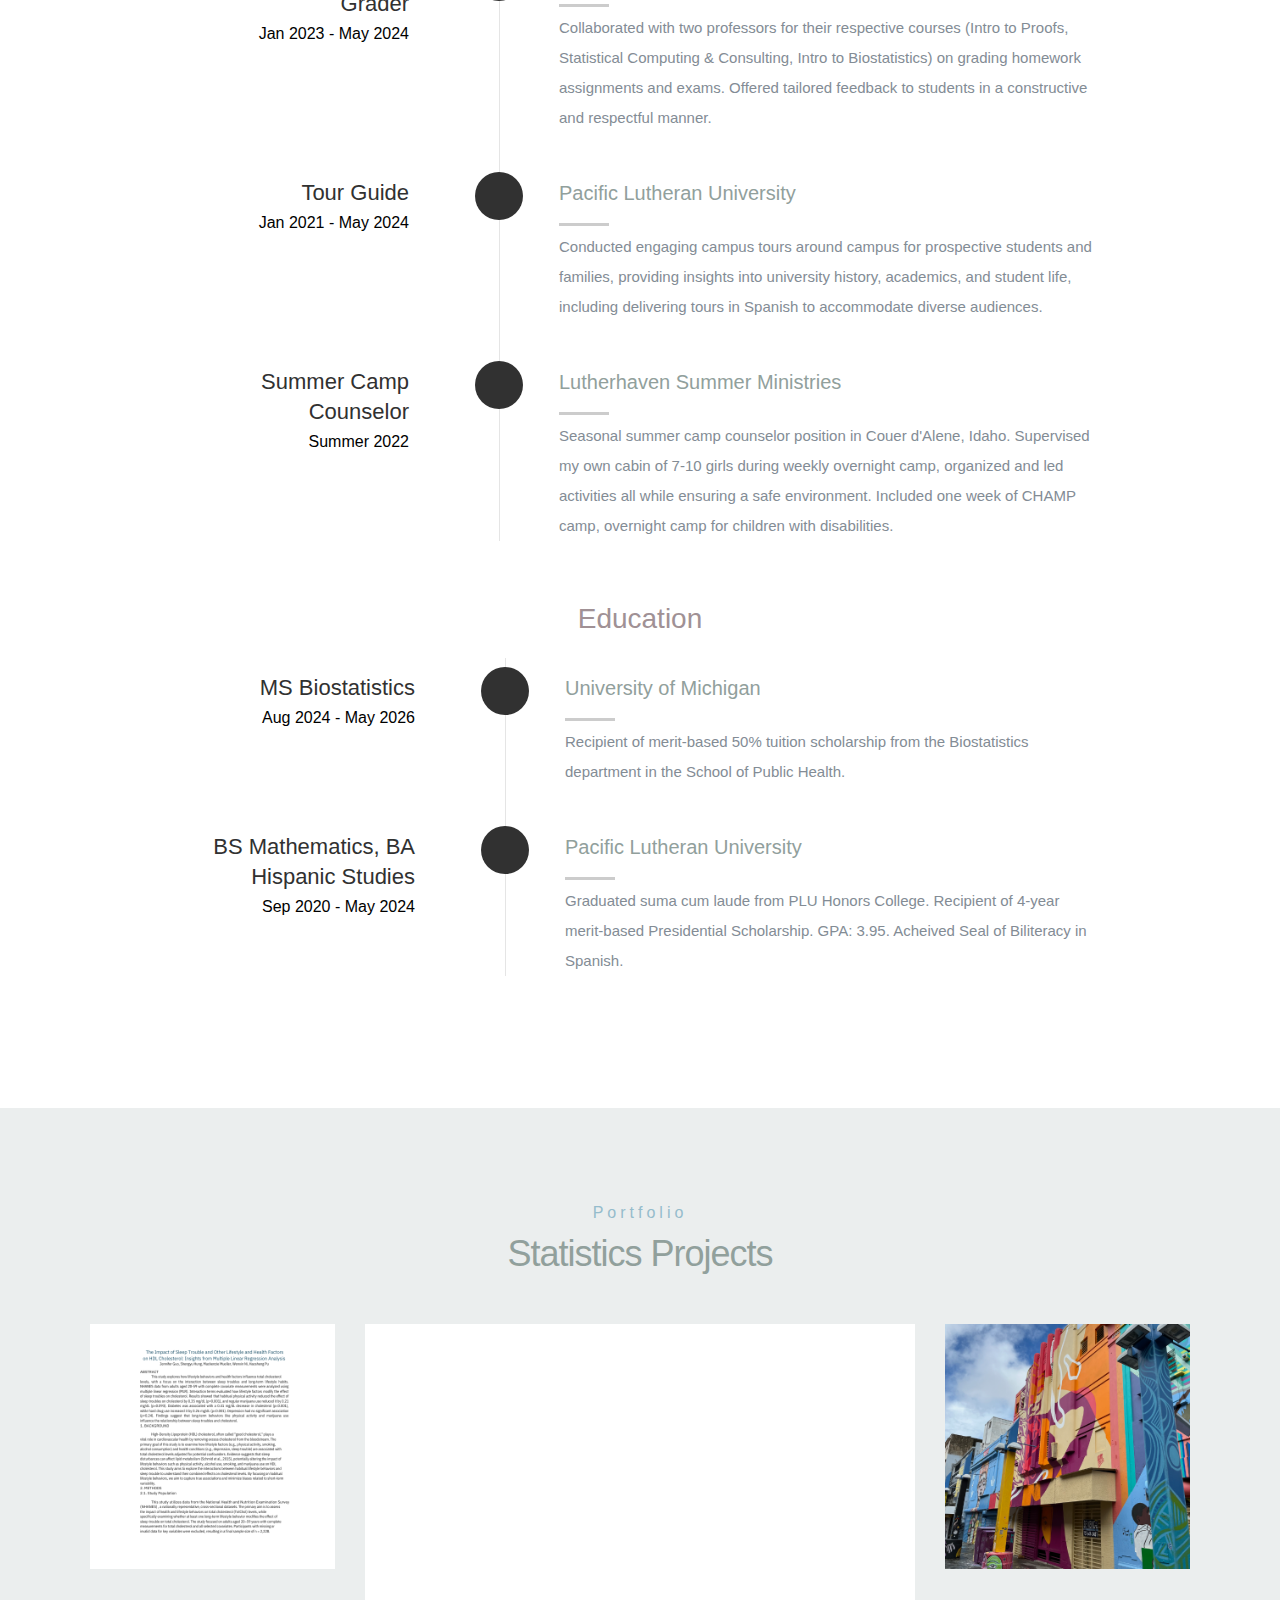
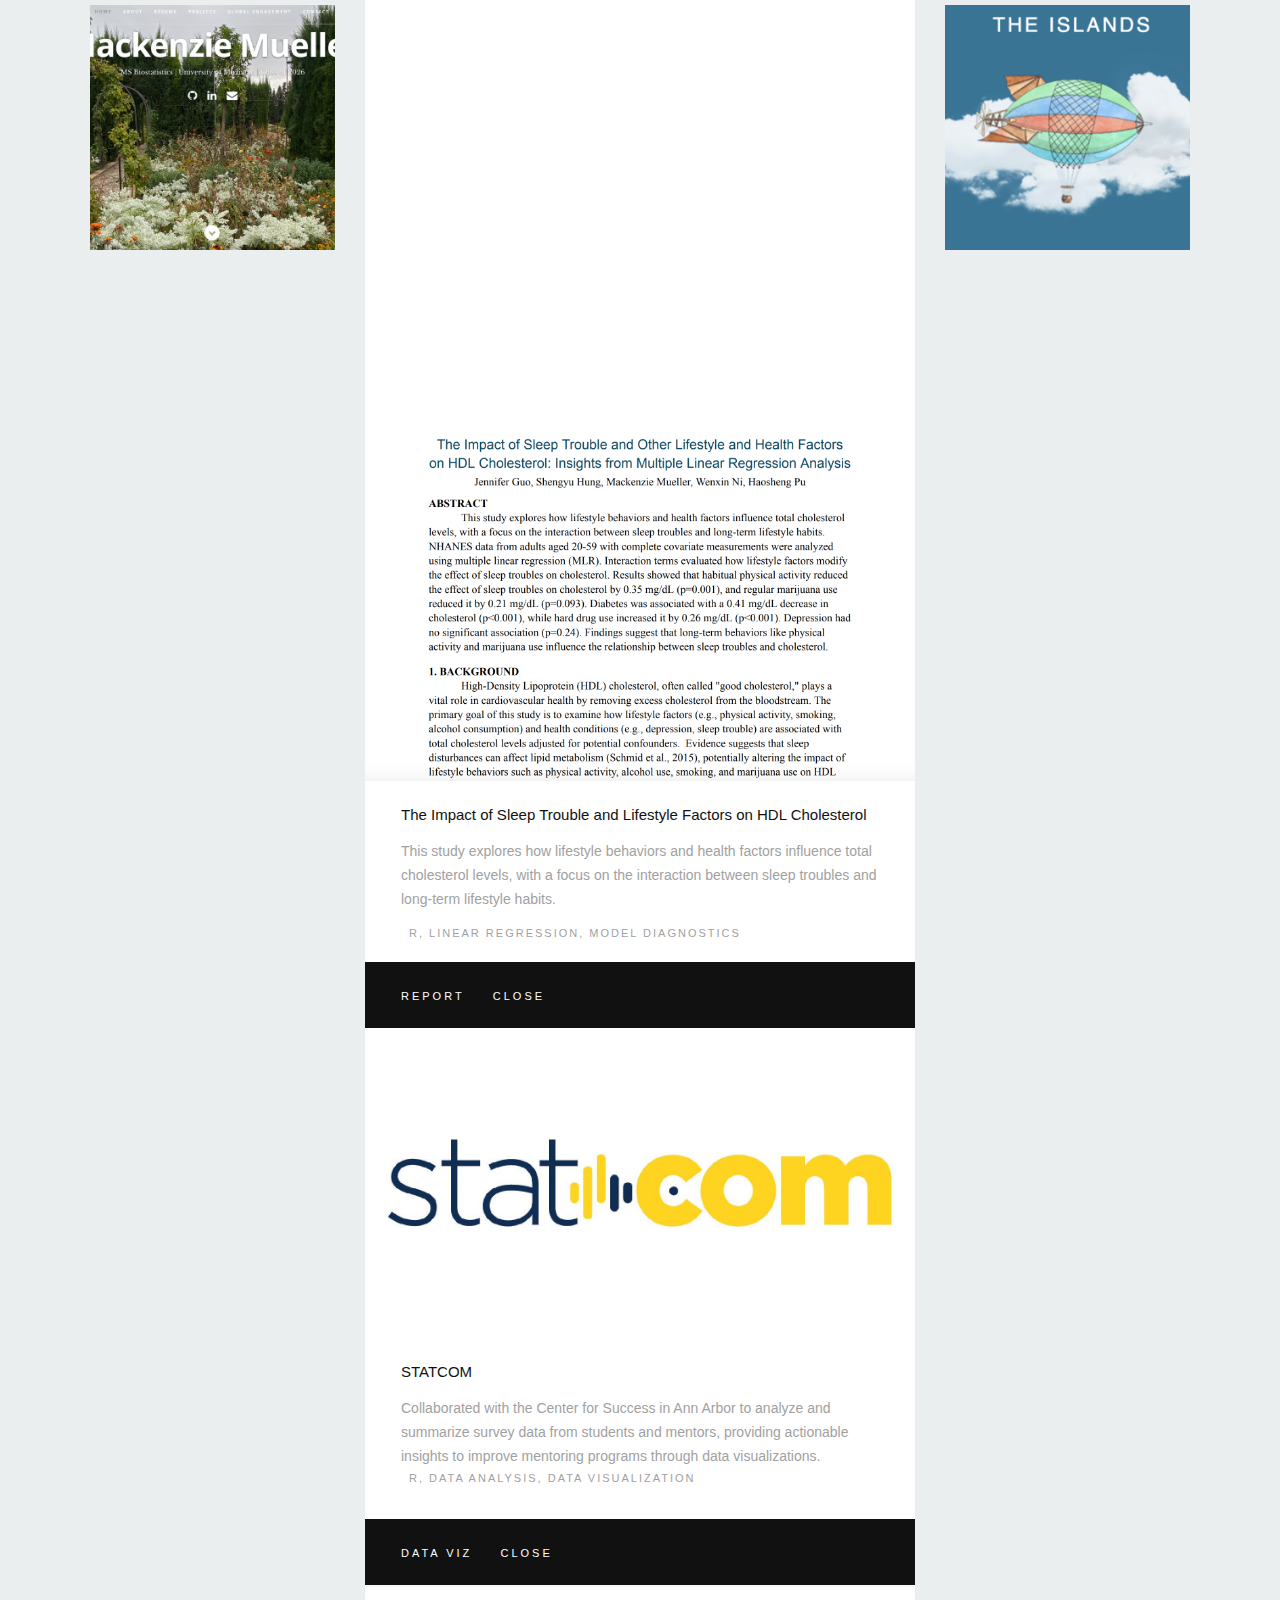
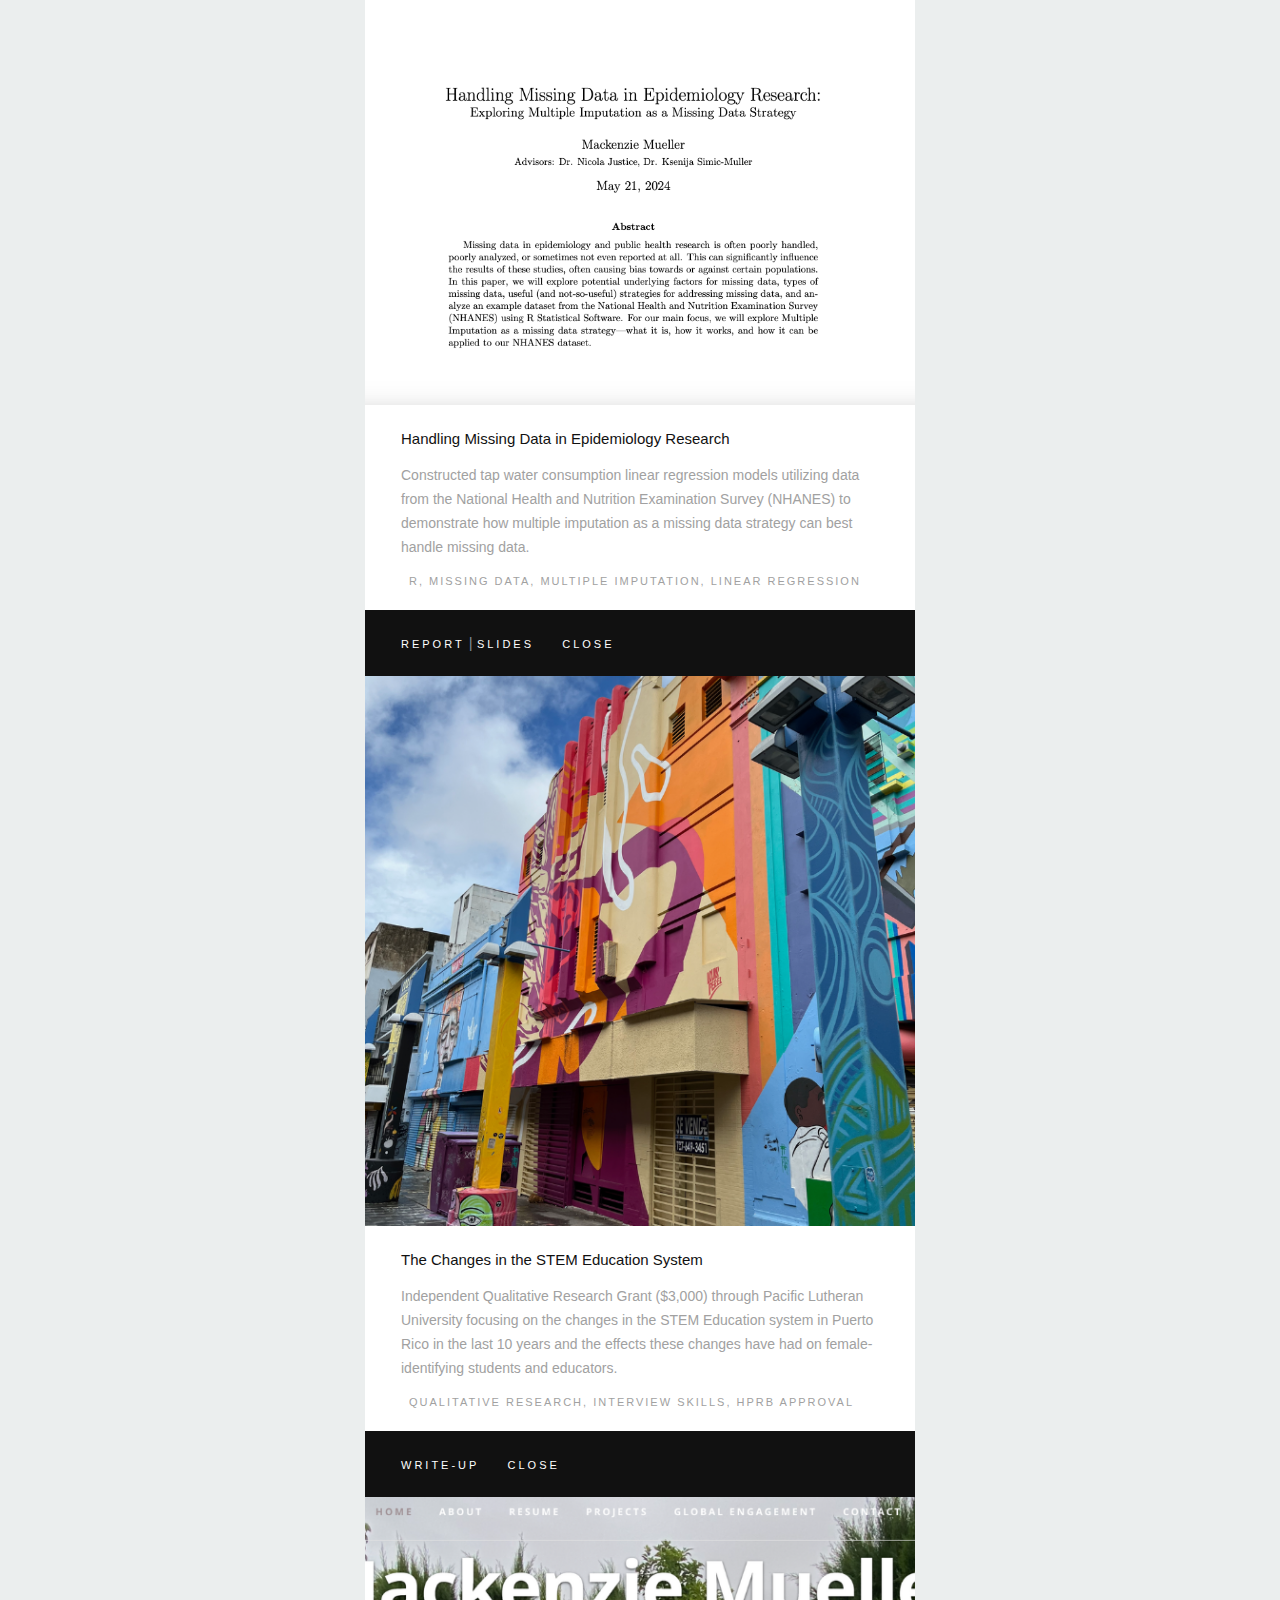
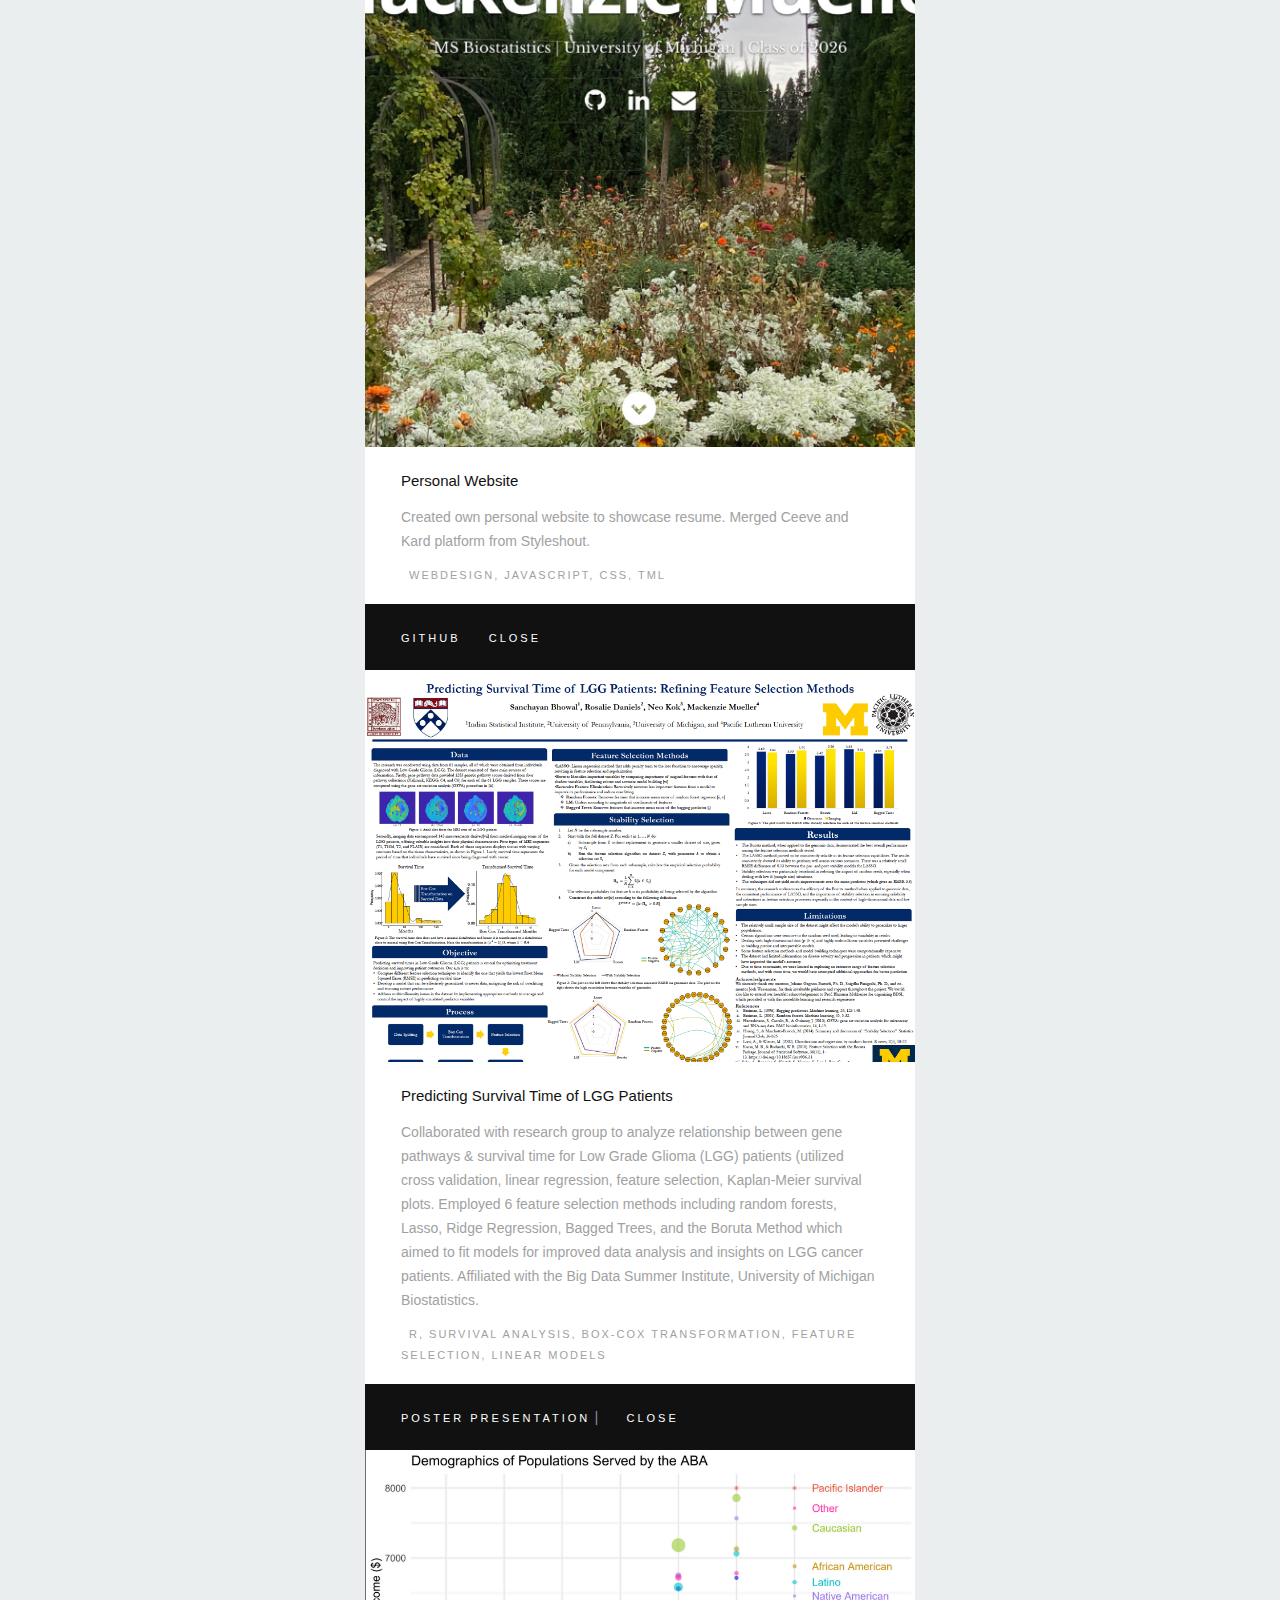
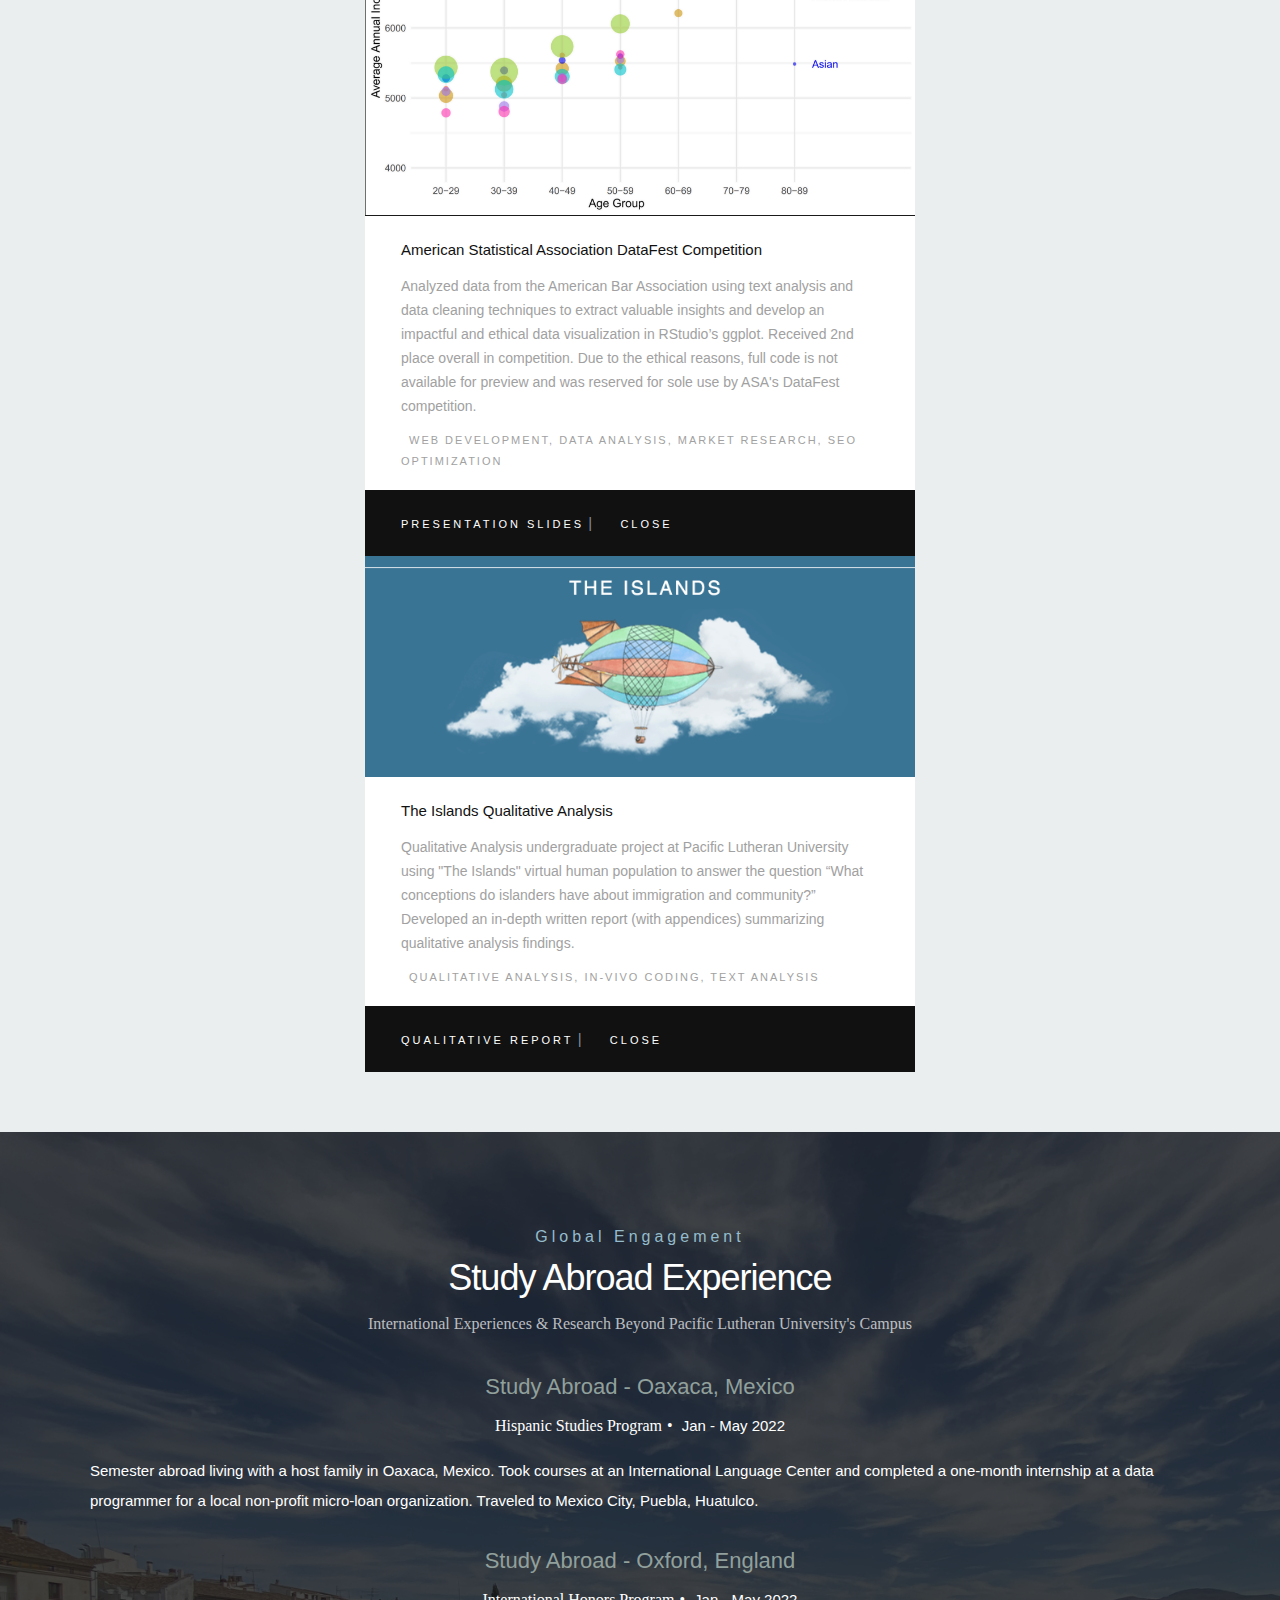
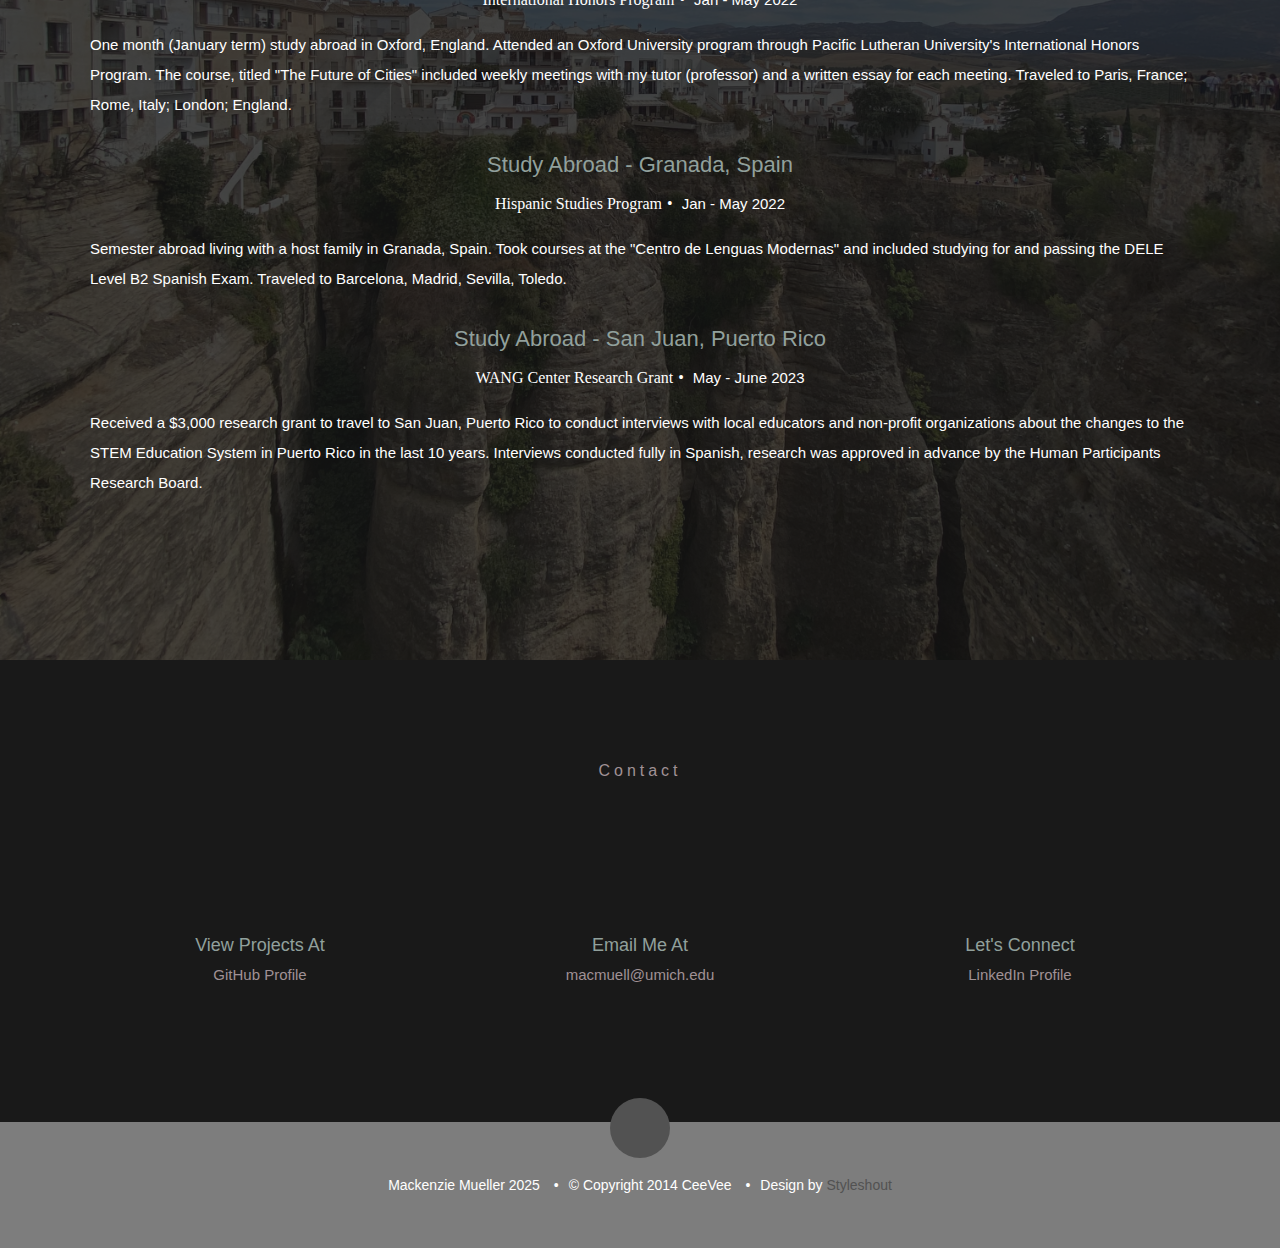
==== commit 53a9e779: "Update index.html" ====
--- a/index.html
+++ b/index.html
@@ -493,7 +493,7 @@
                   <div class="item-wrap">
 
                      <a href="#modal-05" title="">
-                        <img alt="" src="images/portfolio/website.png">
+                        <img alt="" src="images/portfolio/square_website.png">
                         <div class="overlay">
                            <div class="portfolio-item-meta">
                               <h5>Personal Website</h5>
@@ -648,7 +648,7 @@
 
          <div id="modal-05" class="popup-modal mfp-hide">
 
-		      <img class="scale-with-grid" src="images/portfolio/modals/m-website.png" alt="" />
+		      <img class="scale-with-grid" src="images/portfolio/square_website.png" alt="" />
 
 		      <div class="description-box">
 			      <h4>Personal Website</h4>
@@ -657,7 +657,7 @@
 		      </div>
 
             <div class="link-box">
-               <a href="https://github.com/ifmay/ifmay.github.io" target="_blank">GitHub</a>
+               <a href="https://github.com/mueller-mackk/mueller-mackk.github.io" target="_blank">GitHub</a>
 		         <a class="popup-modal-dismiss">Close</a>
             </div>
 
--- a/css/layout.css
+++ b/css/layout.css
@@ -898,7 +898,7 @@
  * ------------------------------------------------------------------- 
  */
 #activities {
-  background: black url(../images/bg.jpg) no-repeat center;
+  background: black url(../images/IMG_2512.jpeg) no-repeat center;
   -webkit-background-size: cover;
   -moz-background-size: cover;
   background-size: cover;
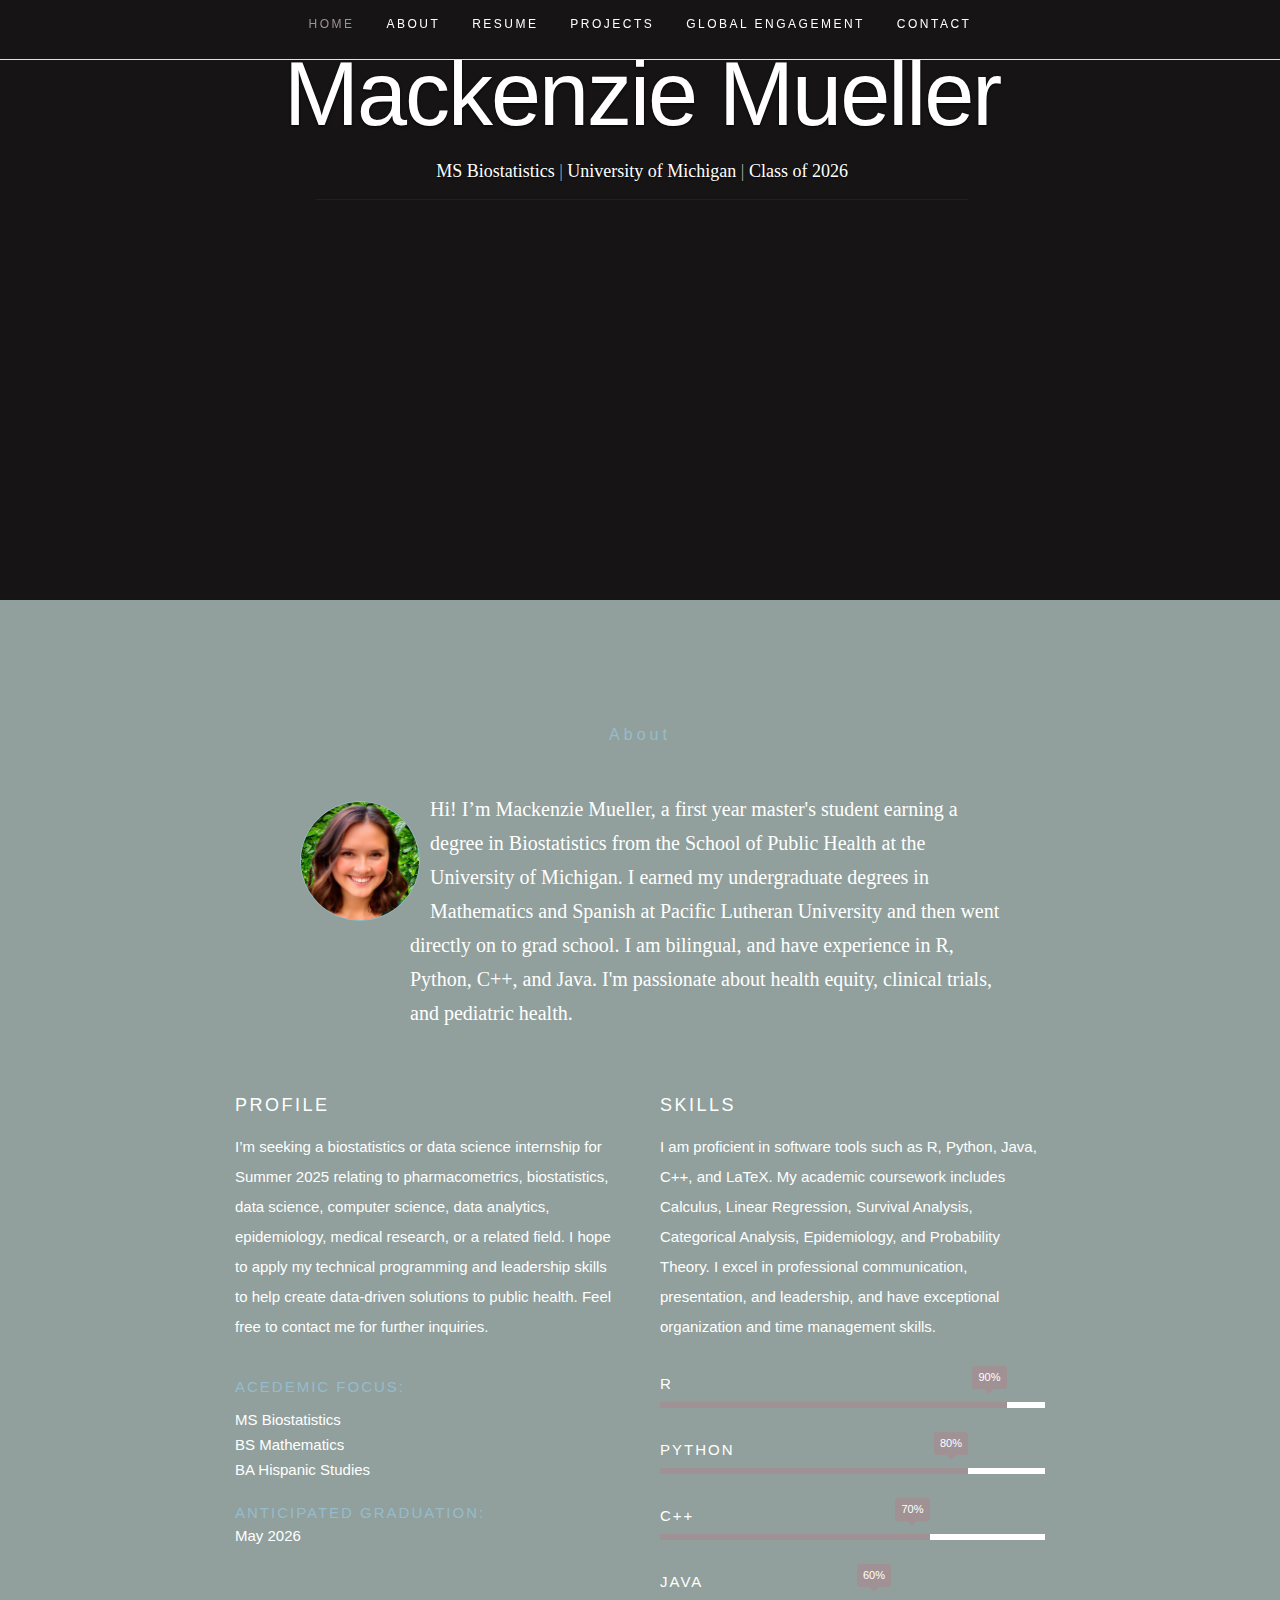
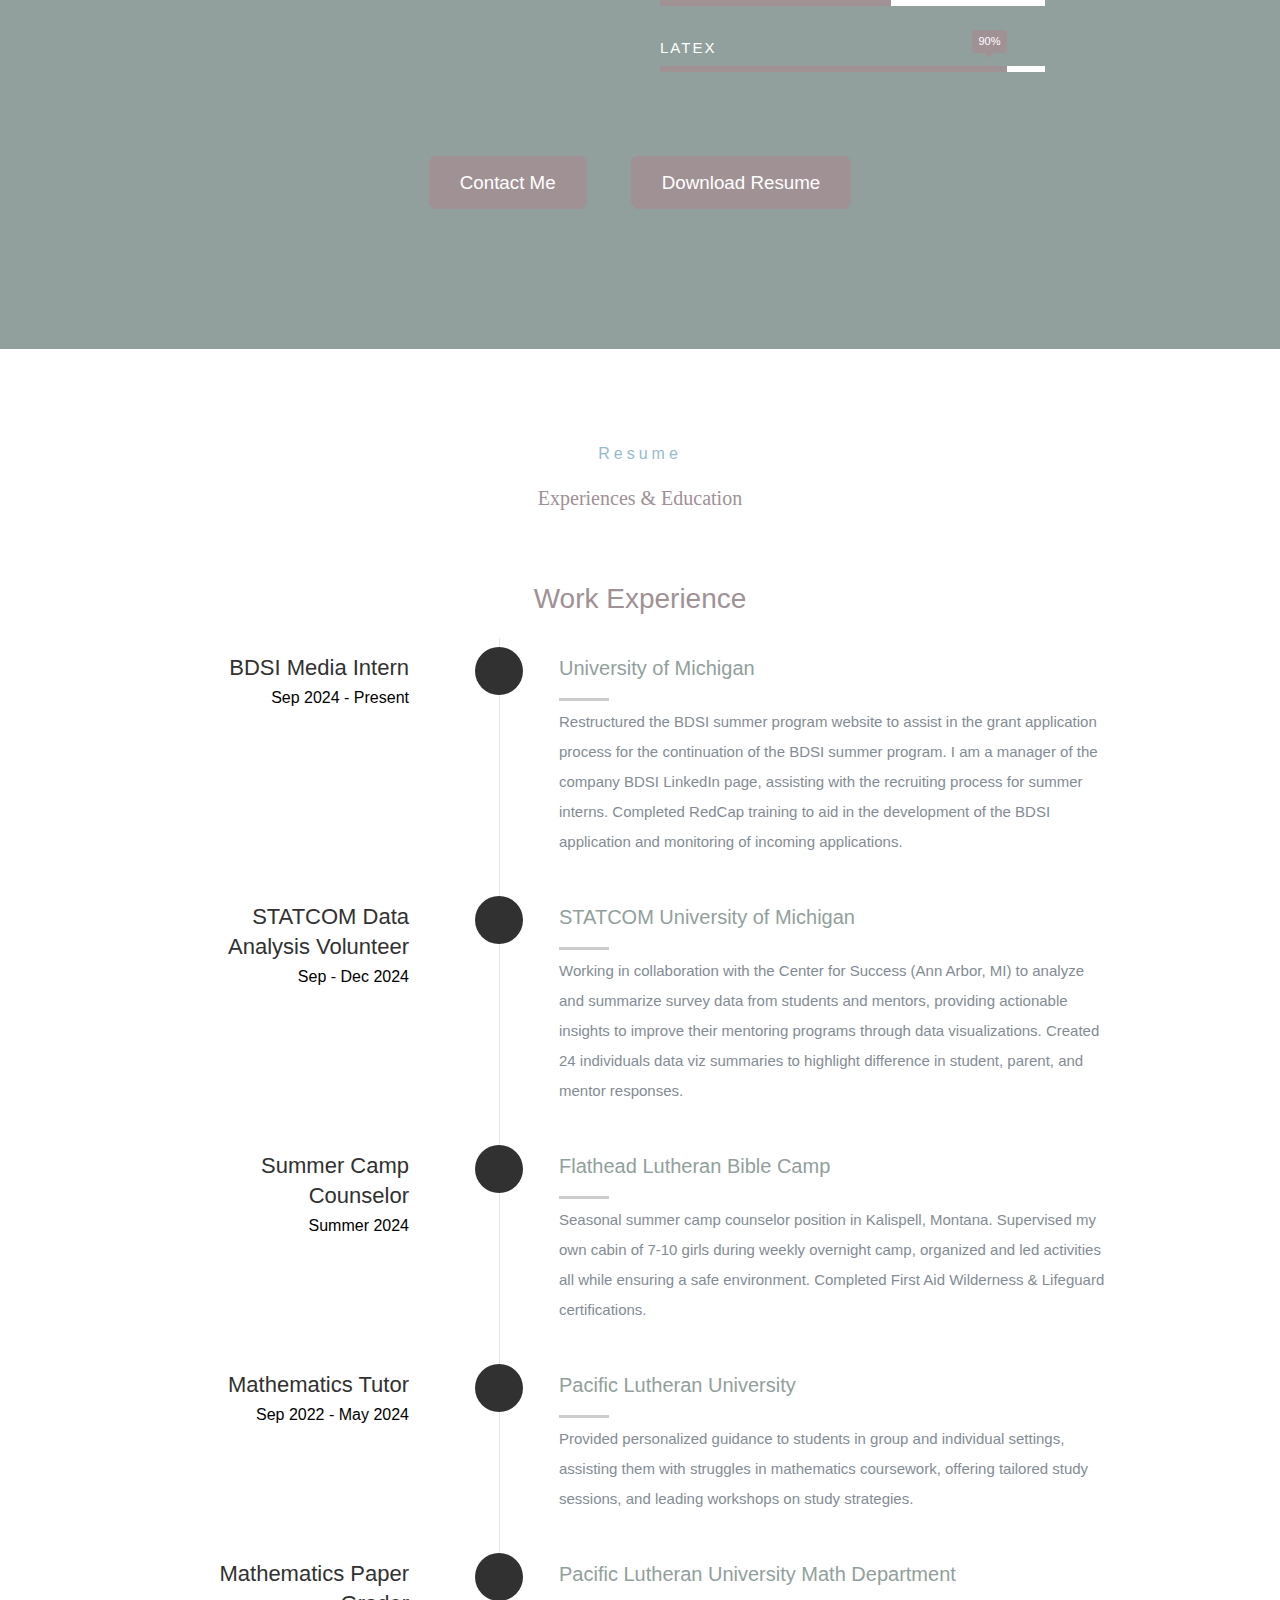
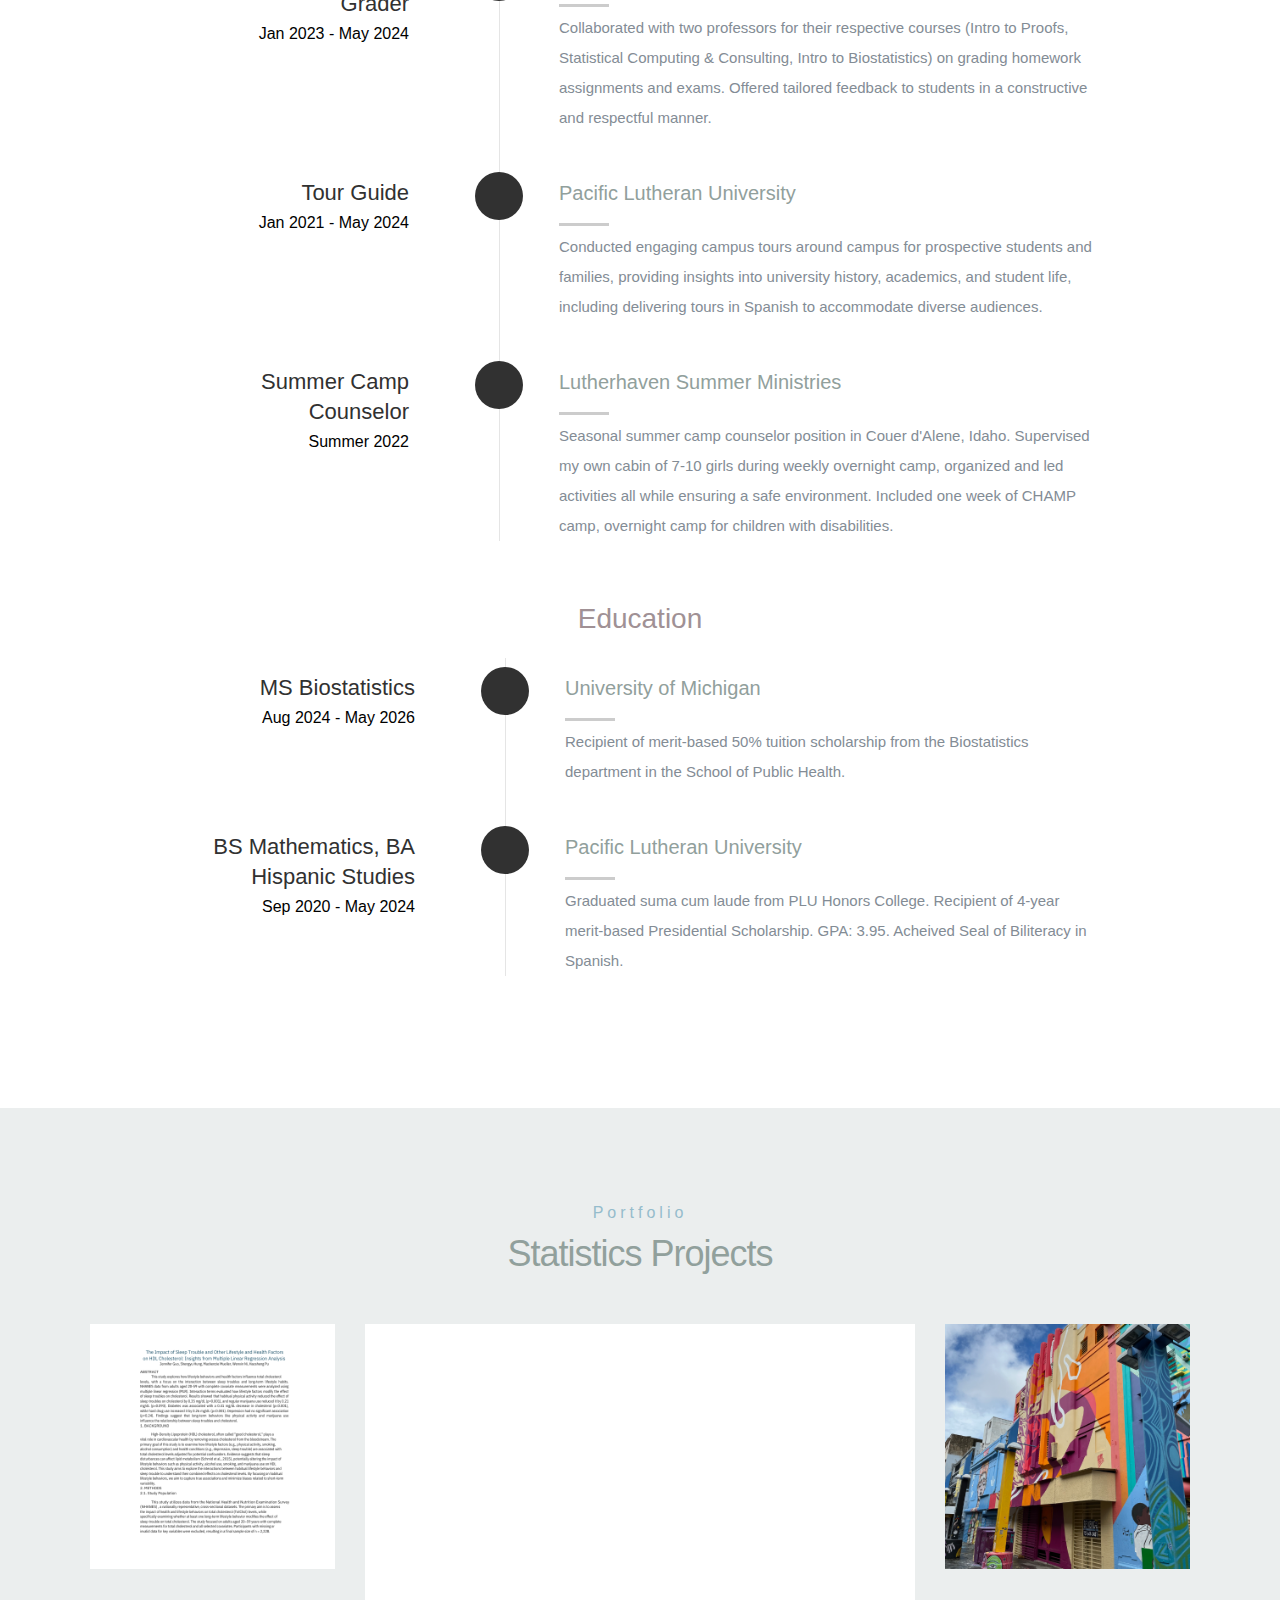
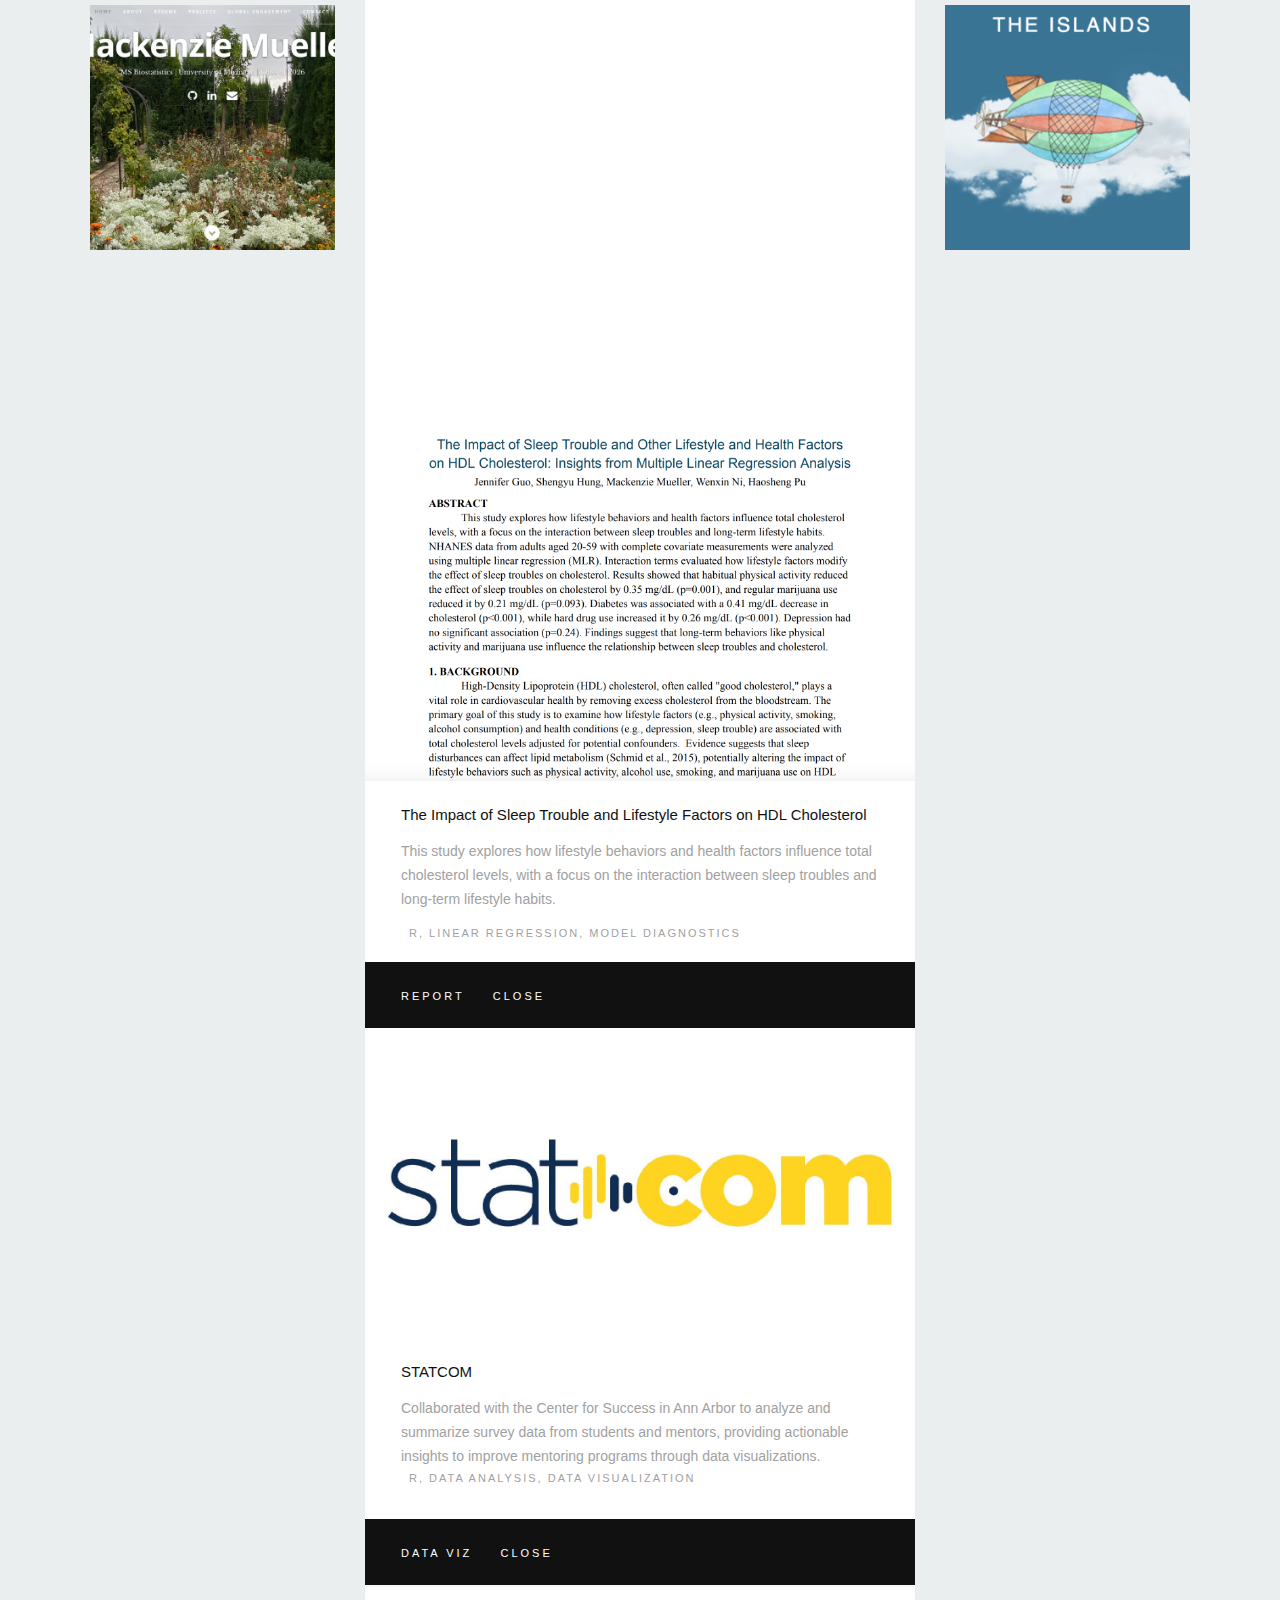
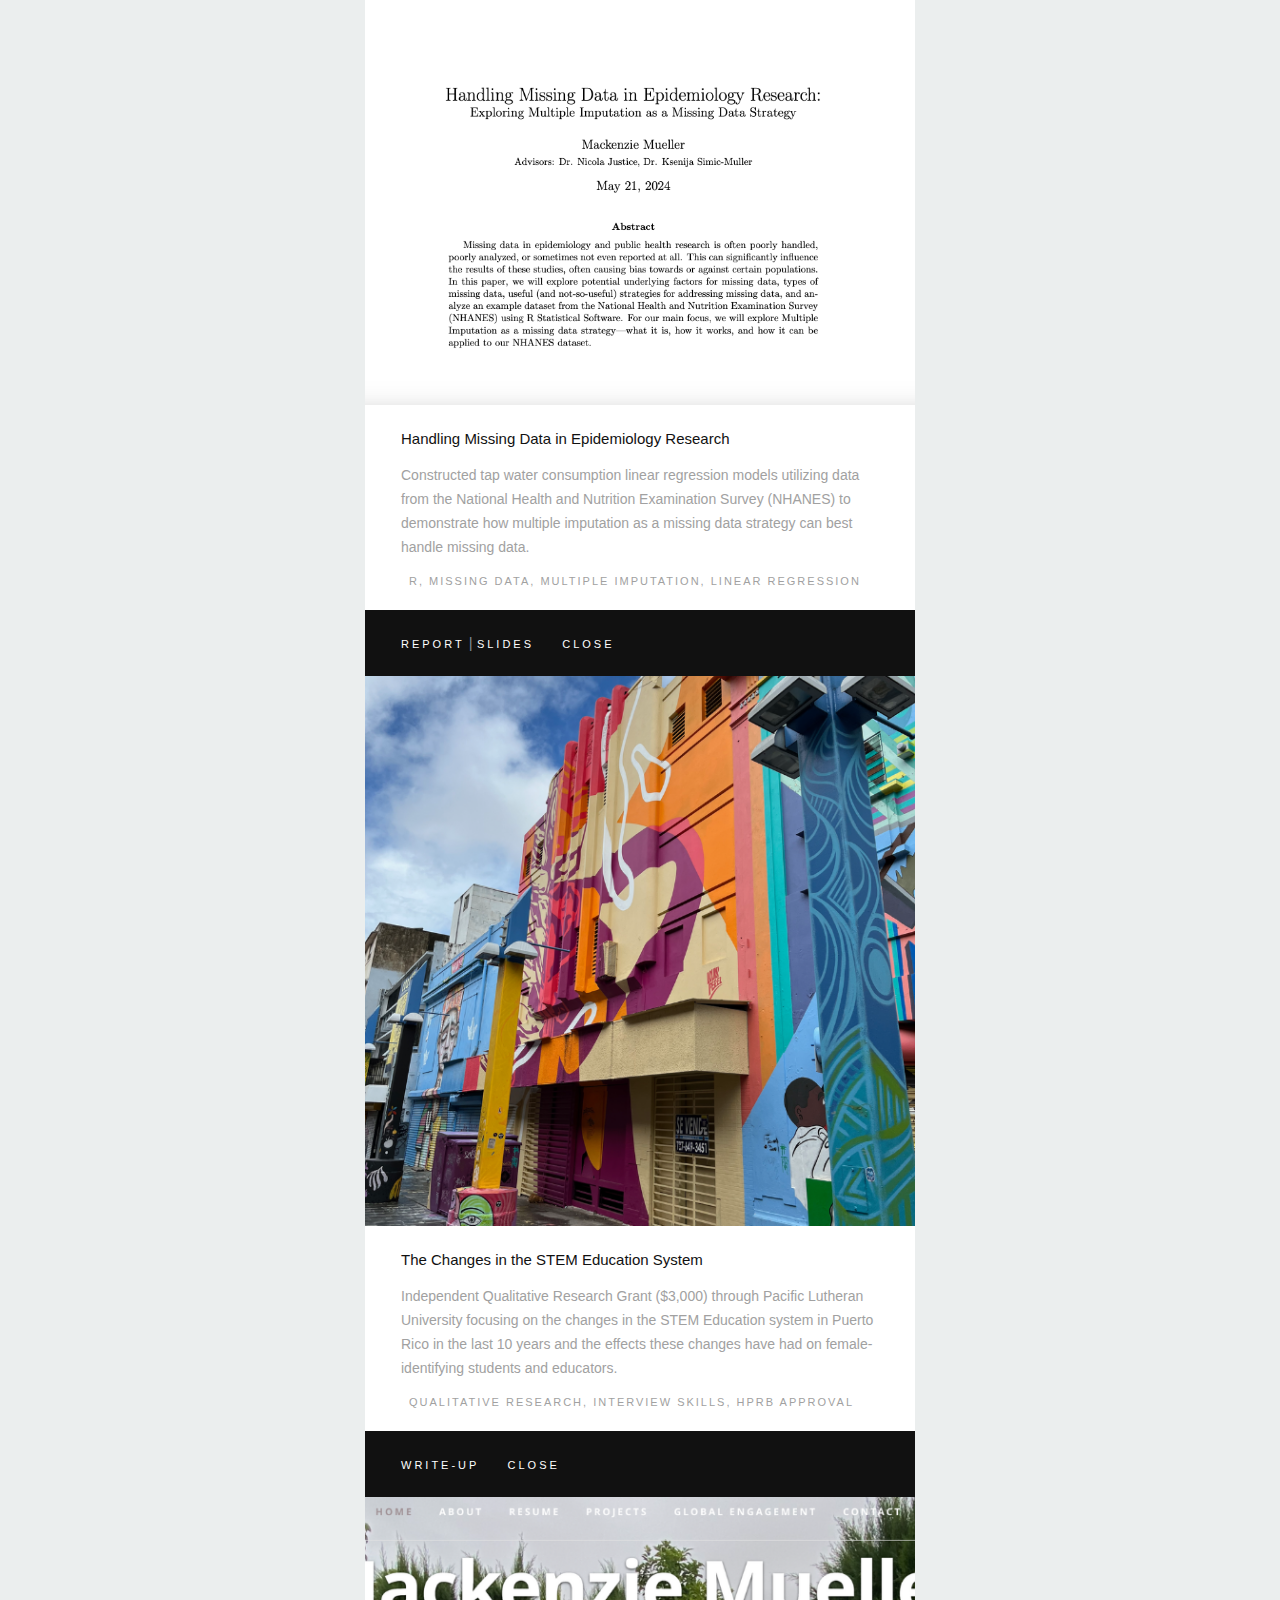
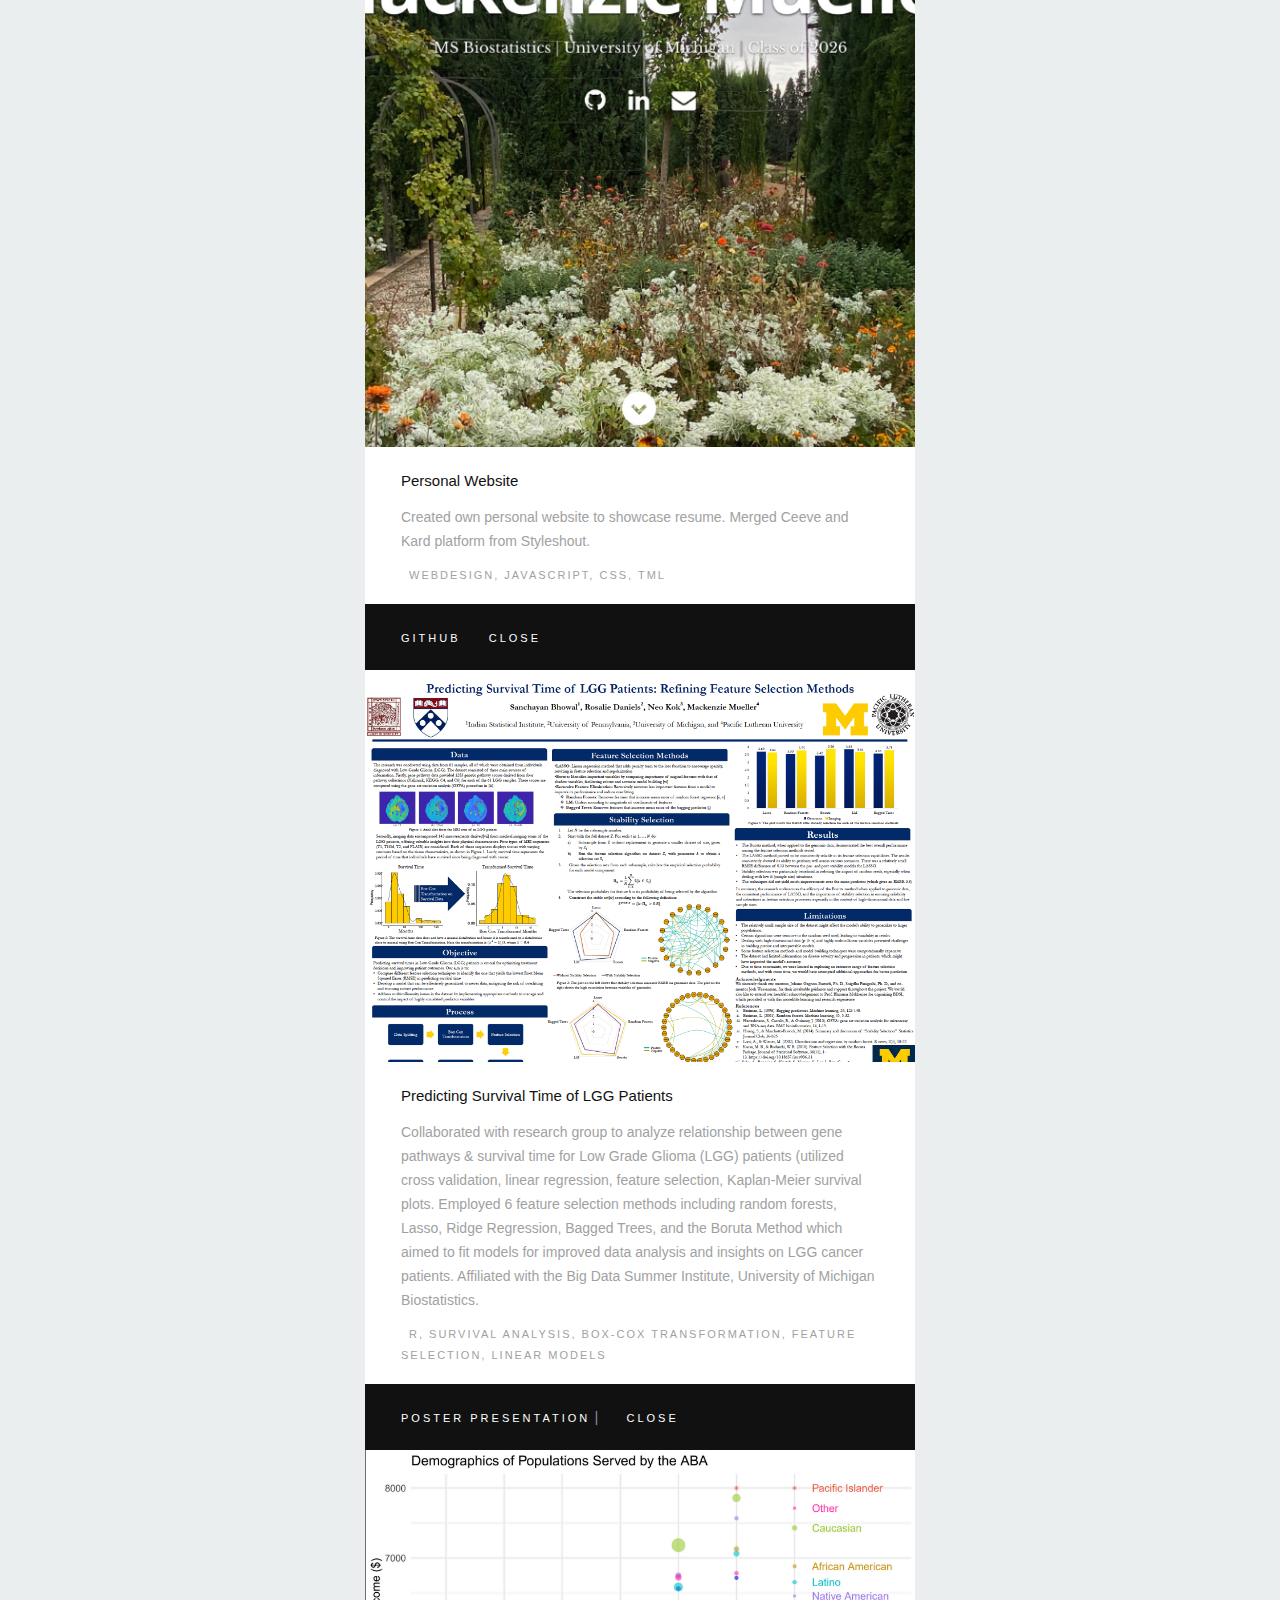
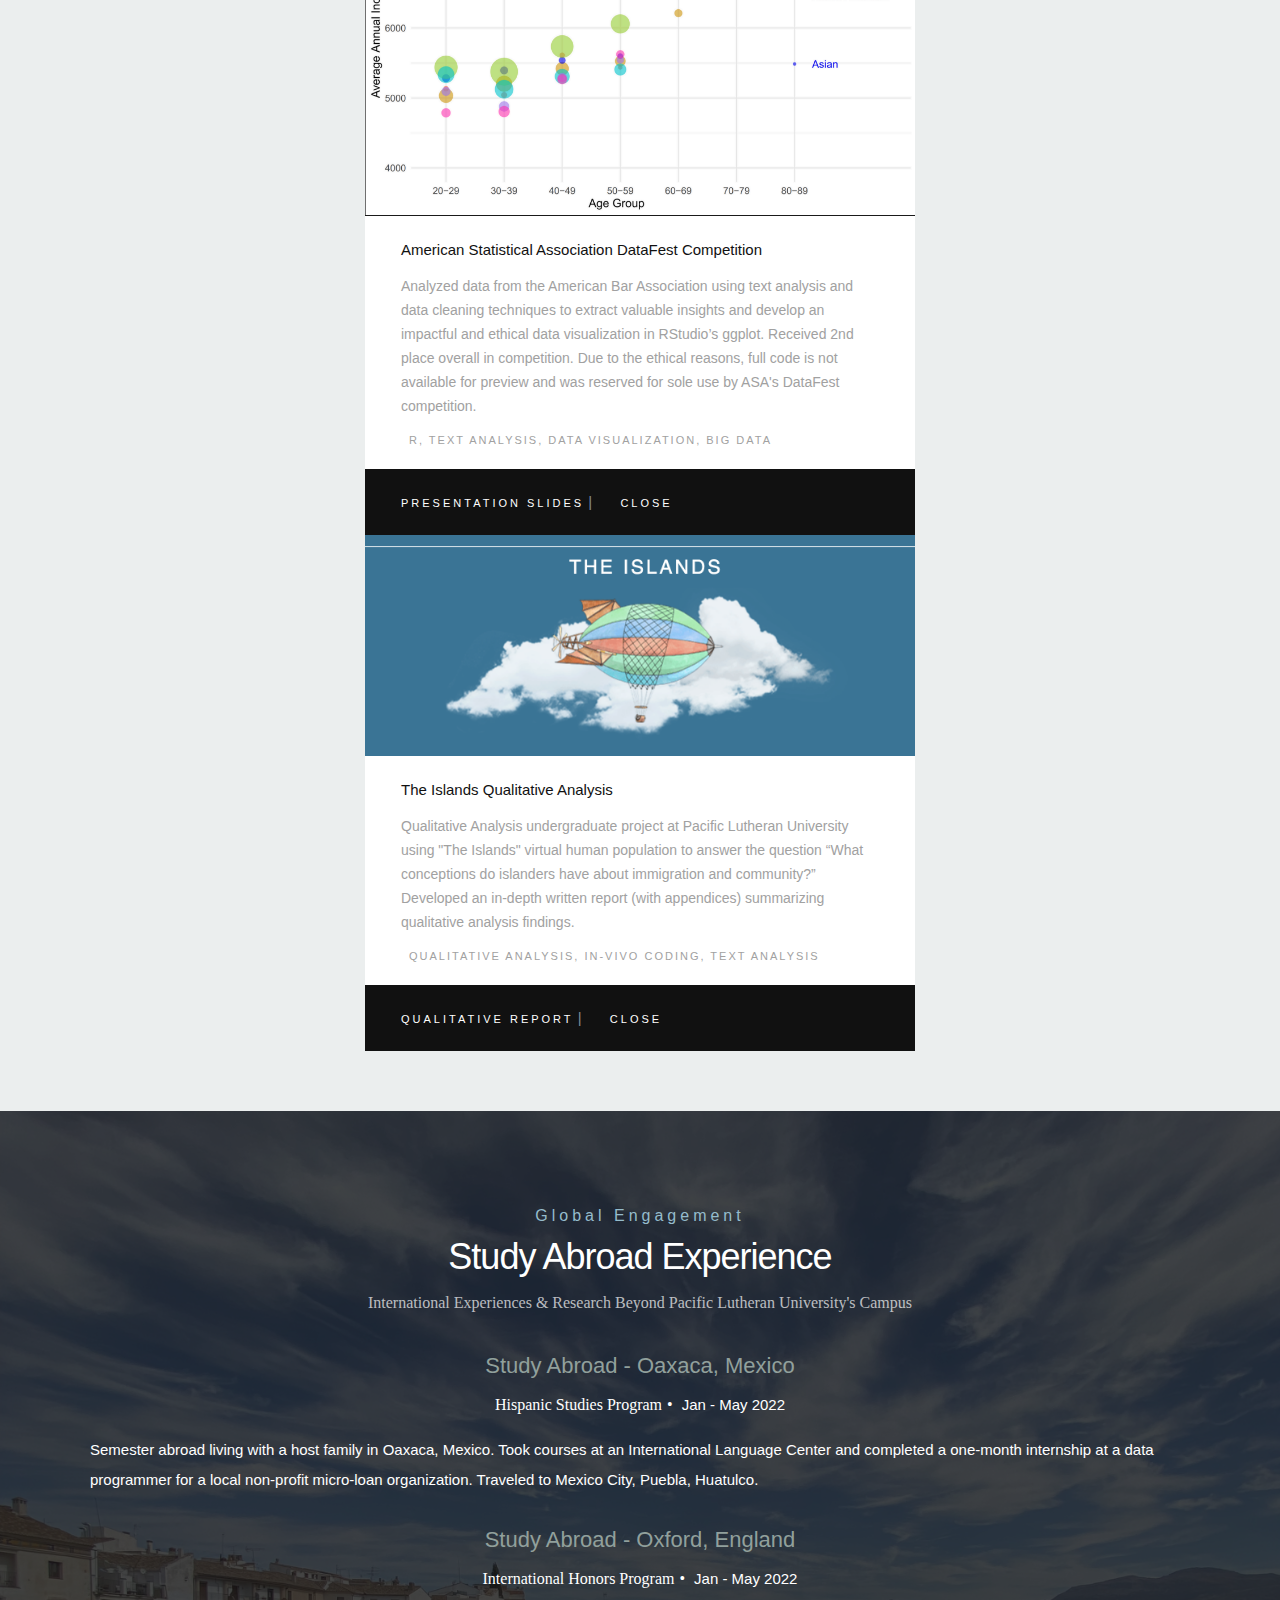
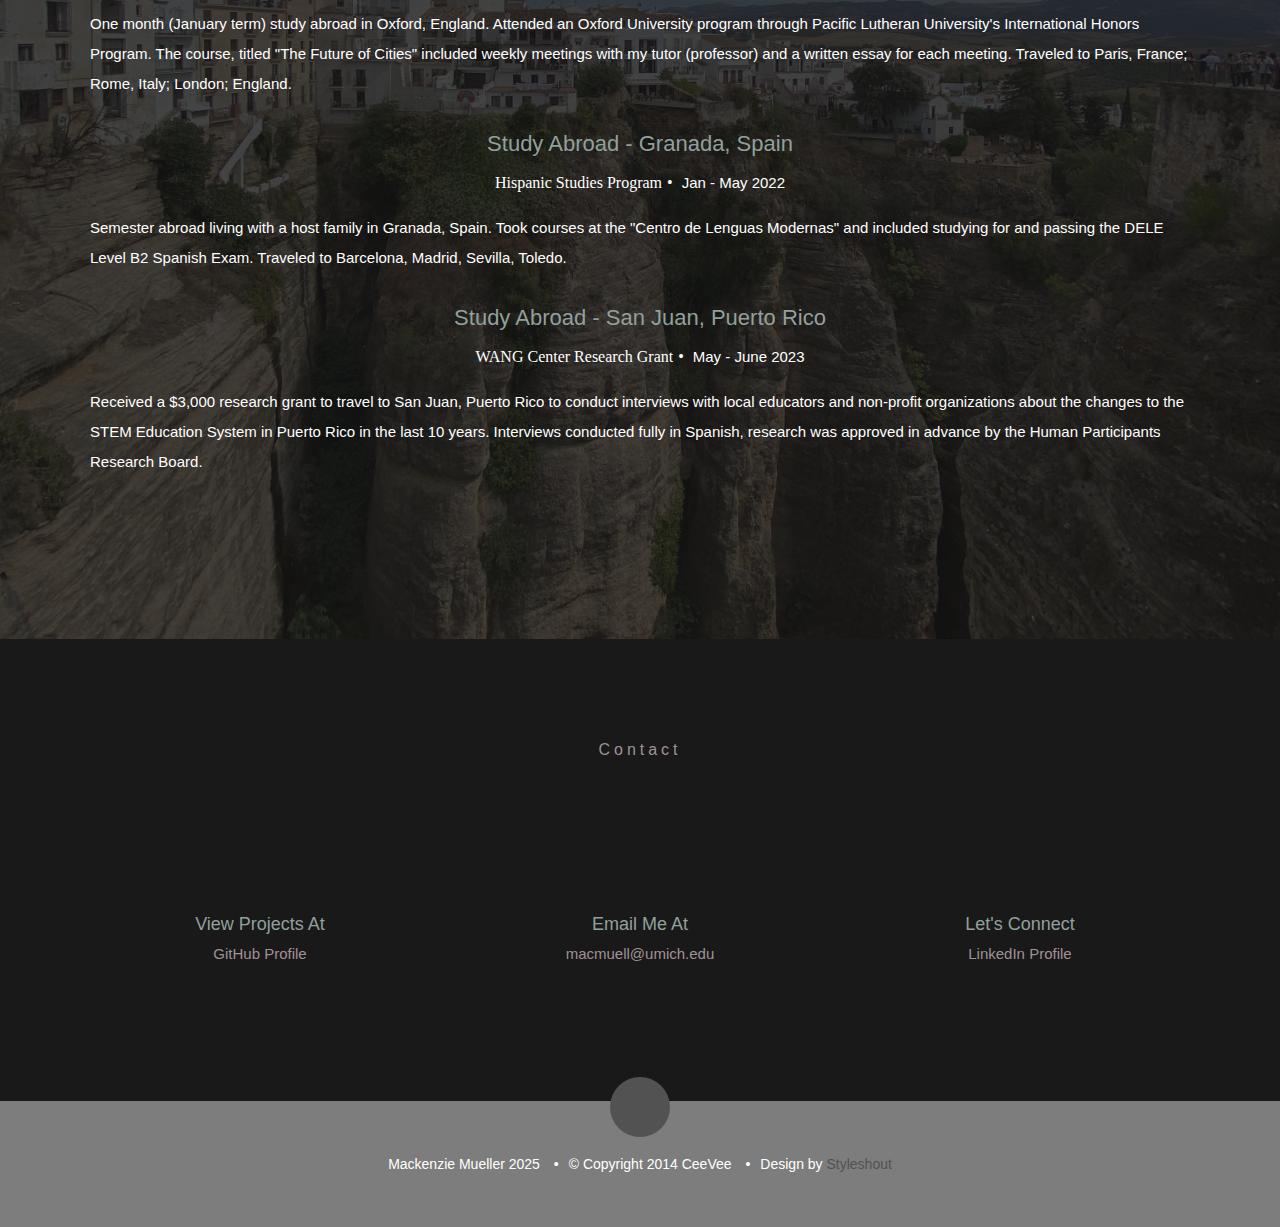
==== commit cef1b4b7: "Update index.html" ====
--- a/index.html
+++ b/index.html
@@ -689,7 +689,7 @@
 		      <div class="description-box">
 			      <h4>American Statistical Association DataFest Competition</h4>
 			      <p>Analyzed data from the American Bar Association using text analysis and data cleaning techniques to extract valuable insights and develop an impactful and ethical data visualization in RStudio’s ggplot. Received 2nd place overall in competition. Due to the ethical reasons, full code is not available for preview and was reserved for sole use by ASA's DataFest competition.</p>
-               <span class="categories"><i class="fa fa-tag"></i> web development, data analysis, market research, SEO optimization</span>
+               <span class="categories"><i class="fa fa-tag"></i> R, Text Analysis, Data Visualization, Big Data</span>
 		      </div>
 
             <div class="link-box">
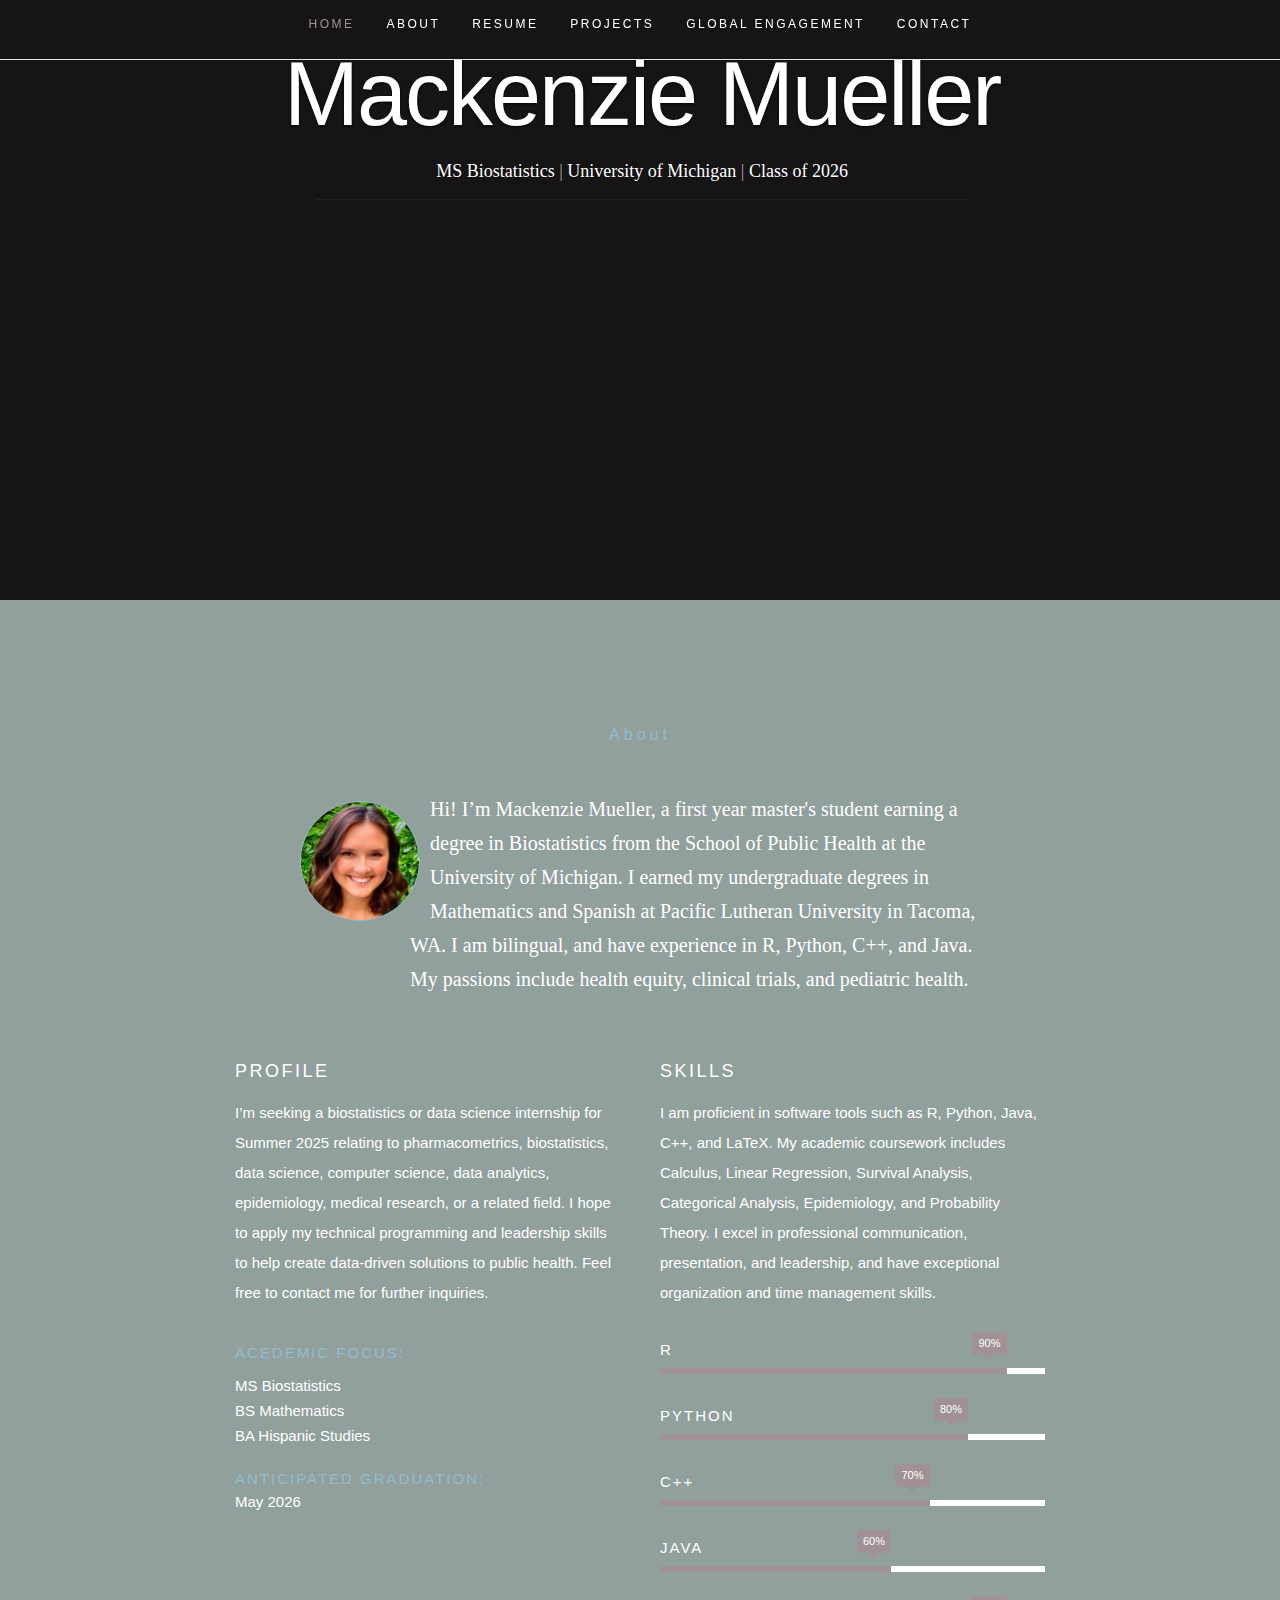
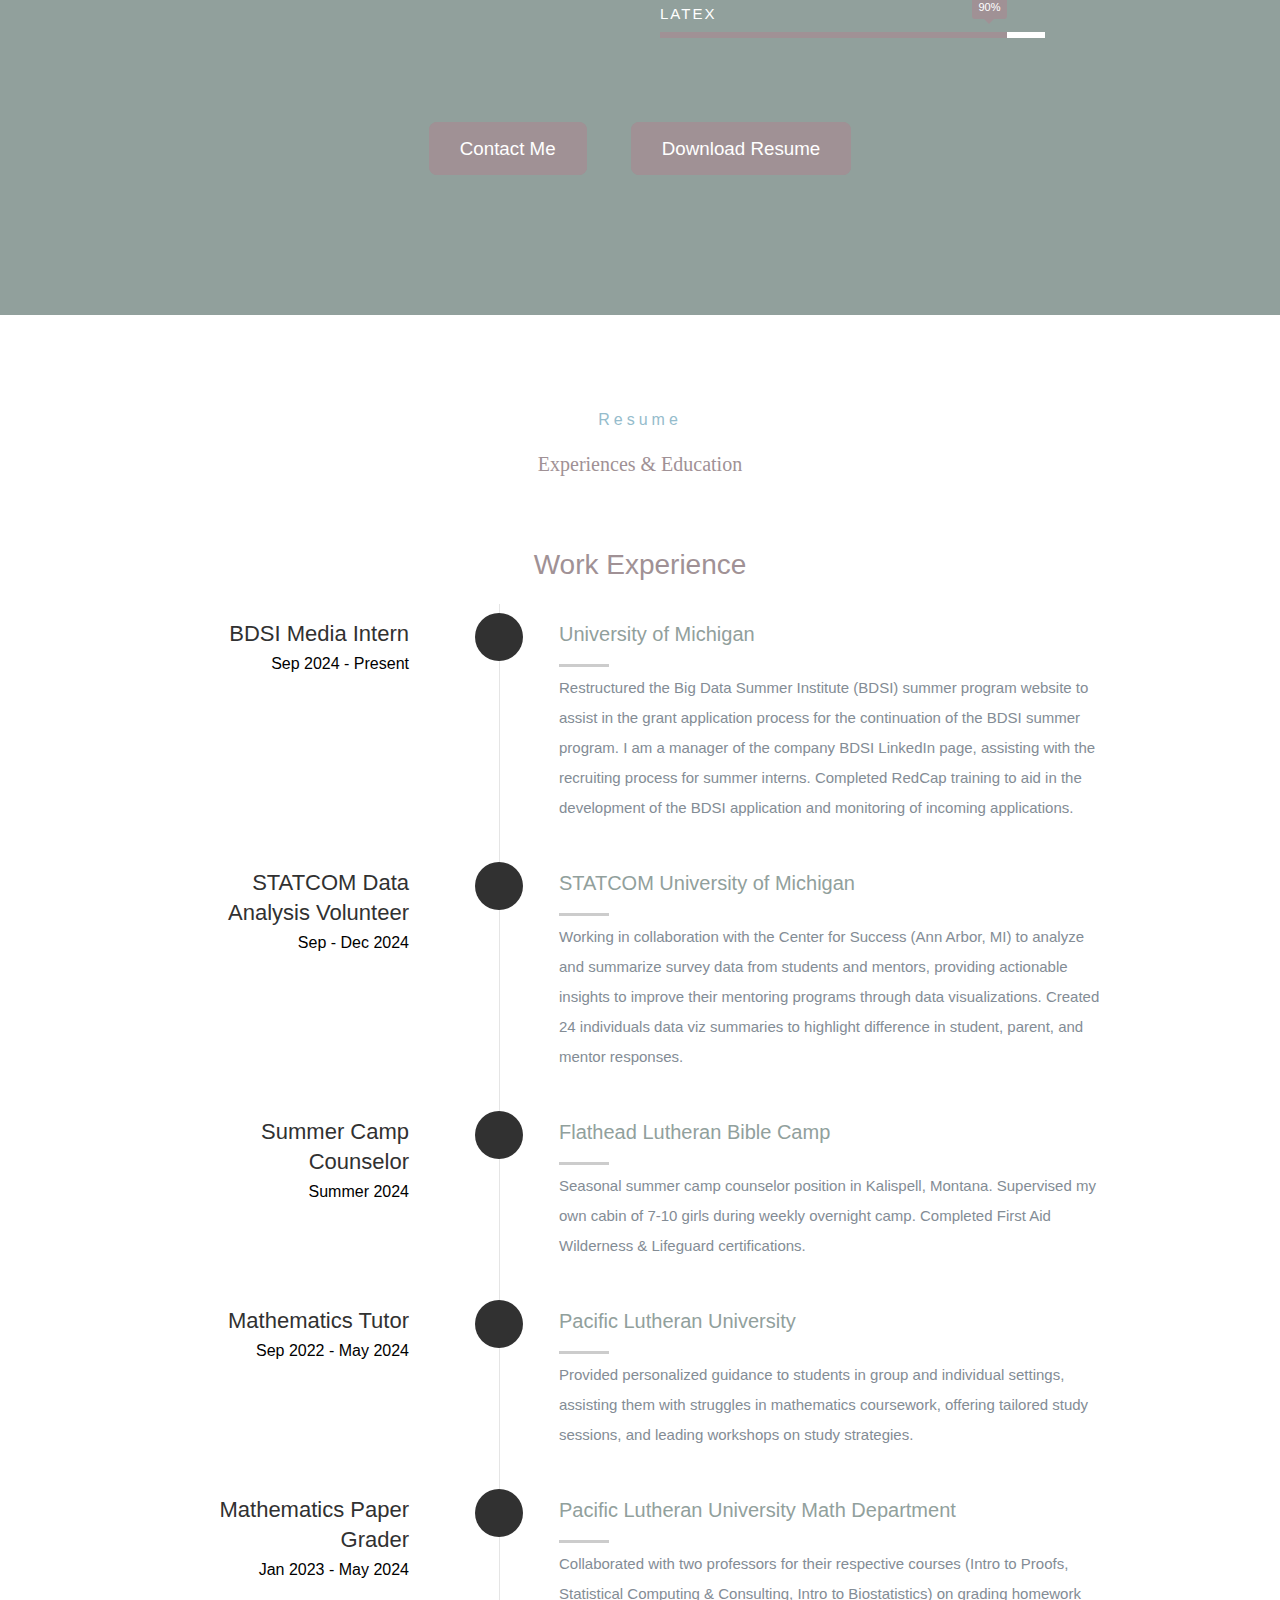
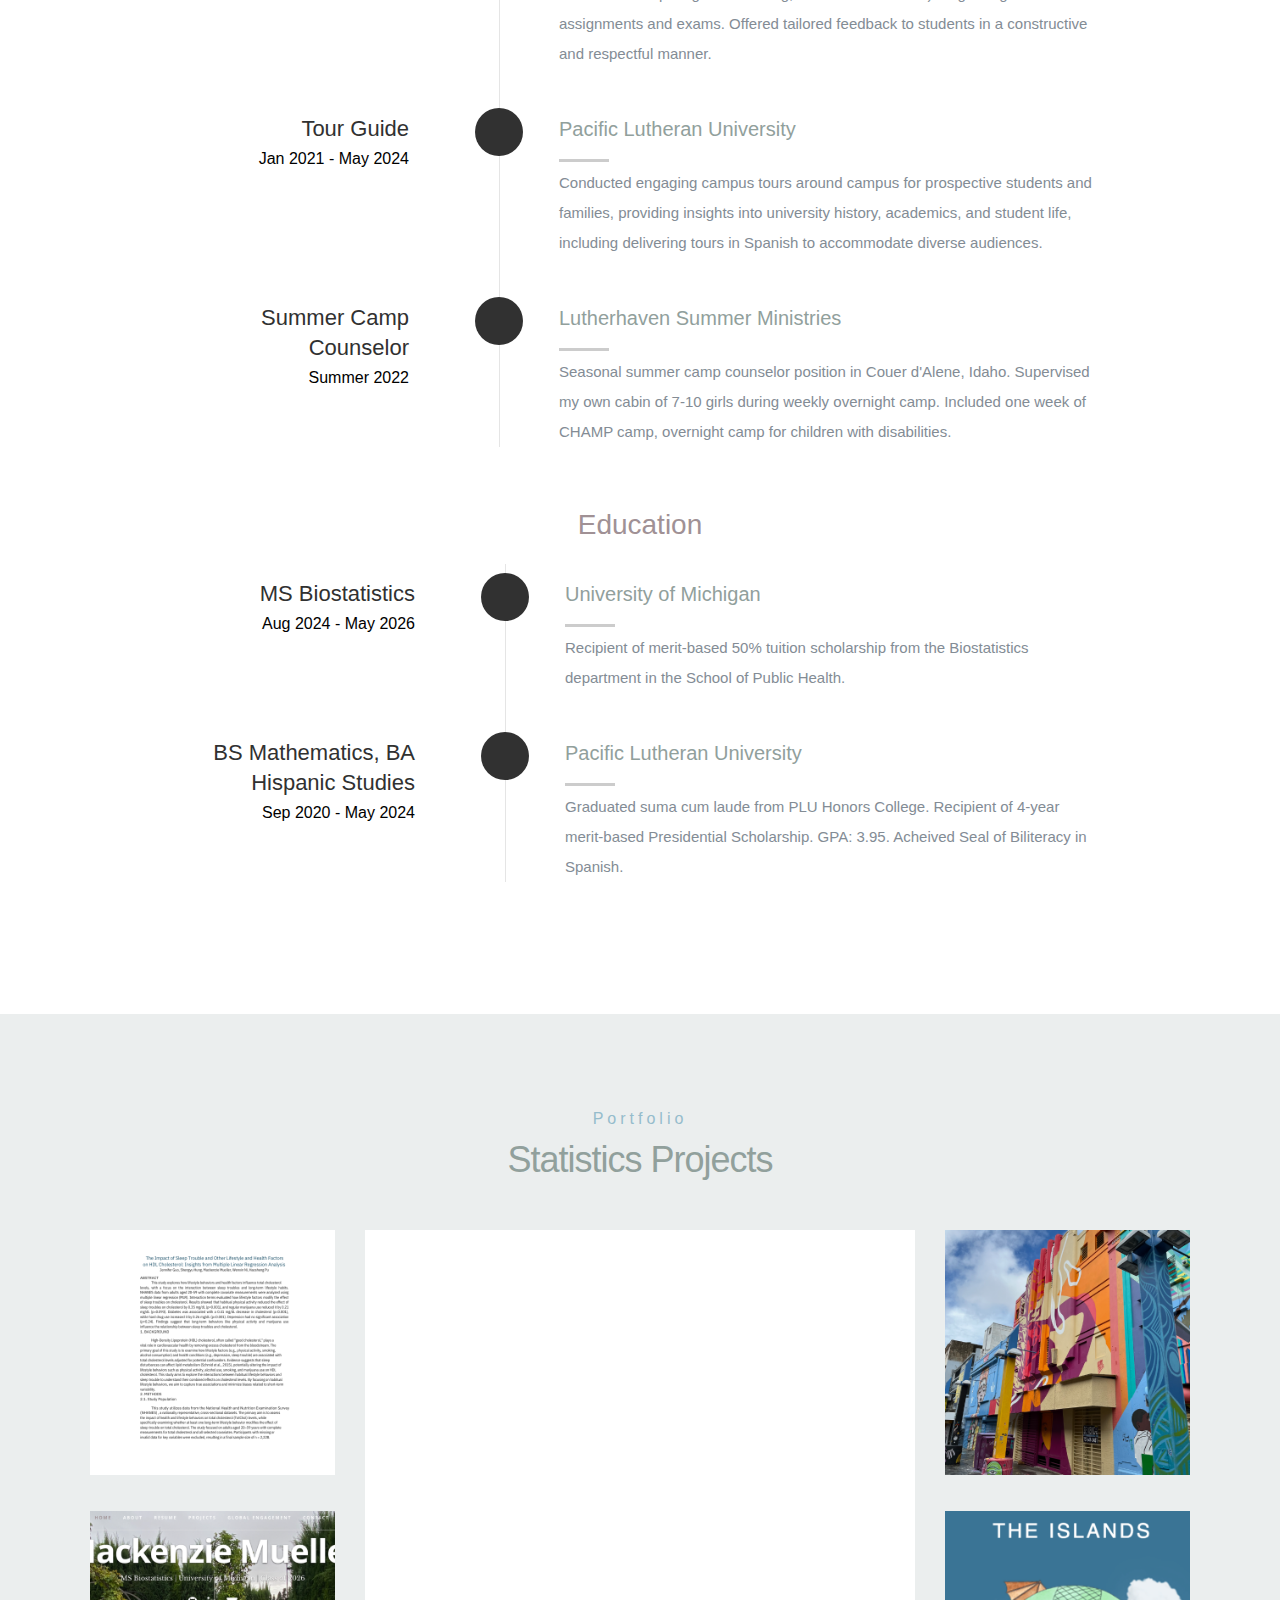
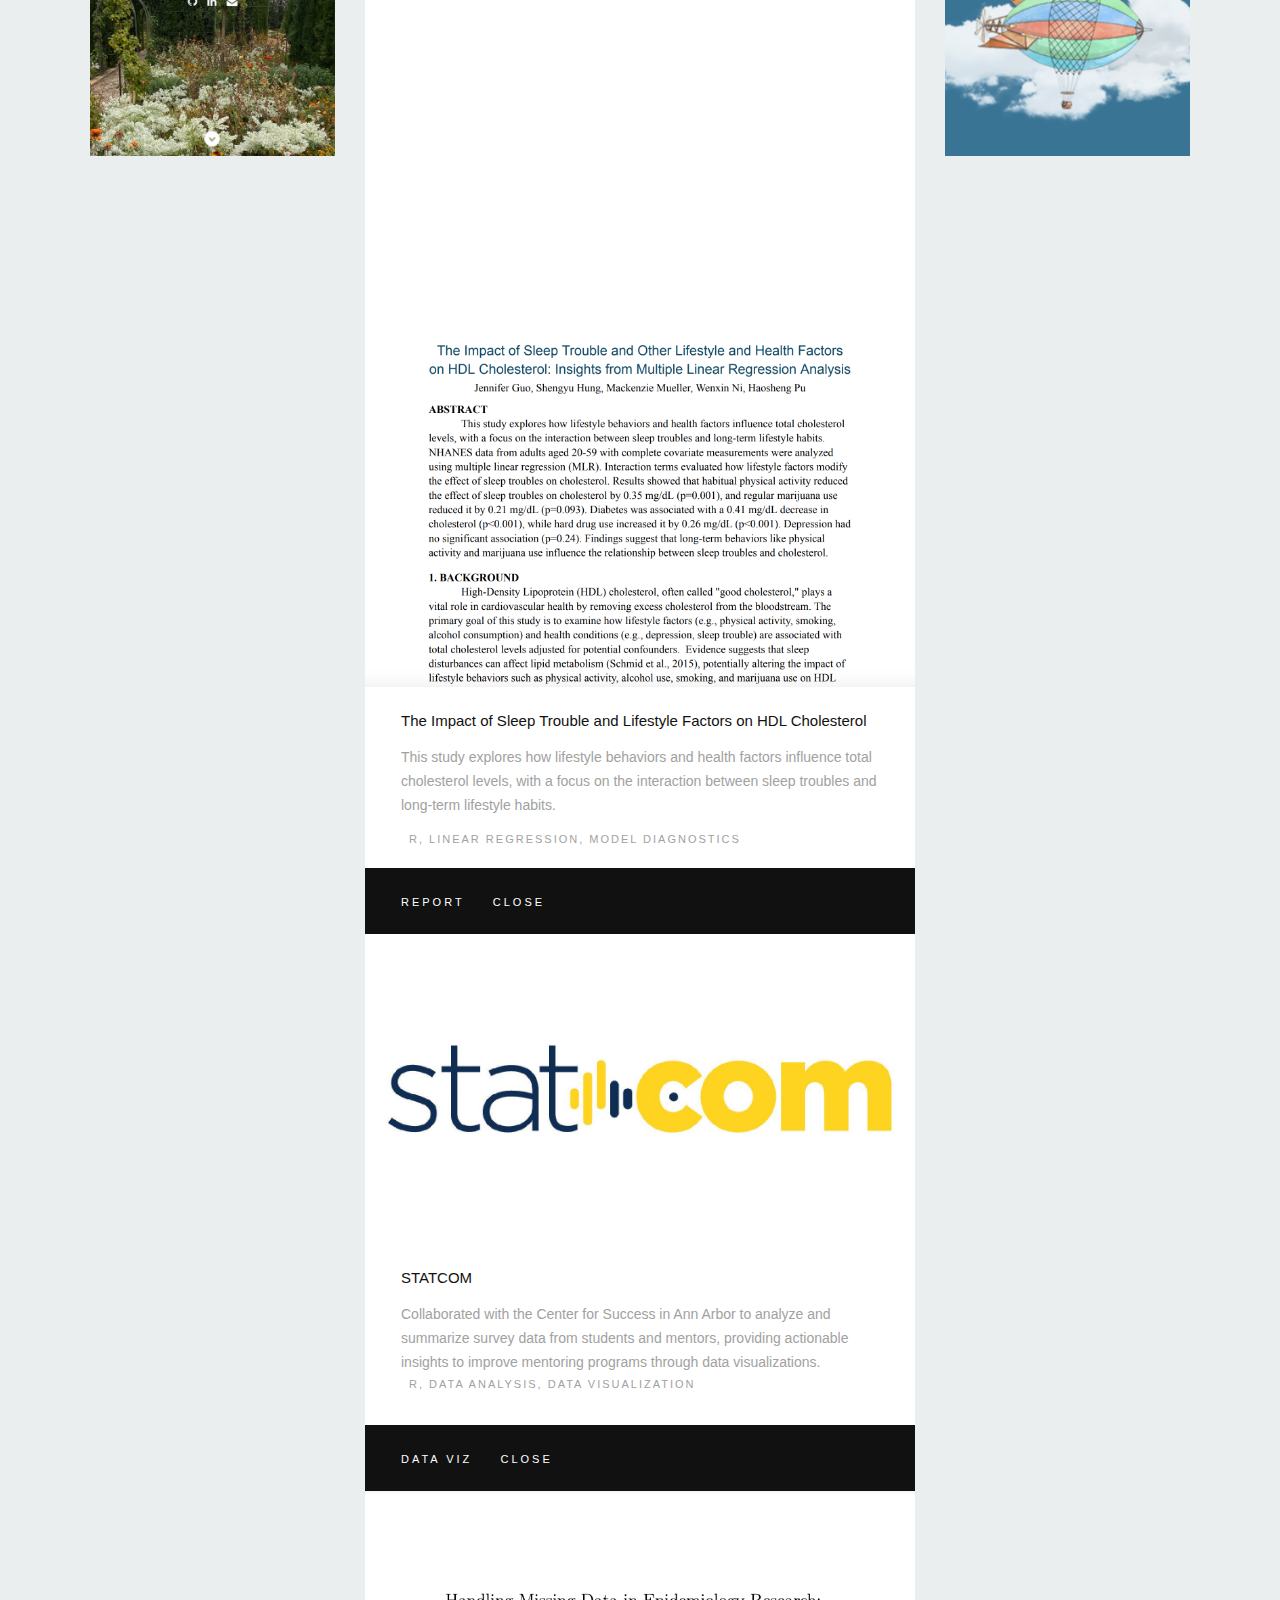
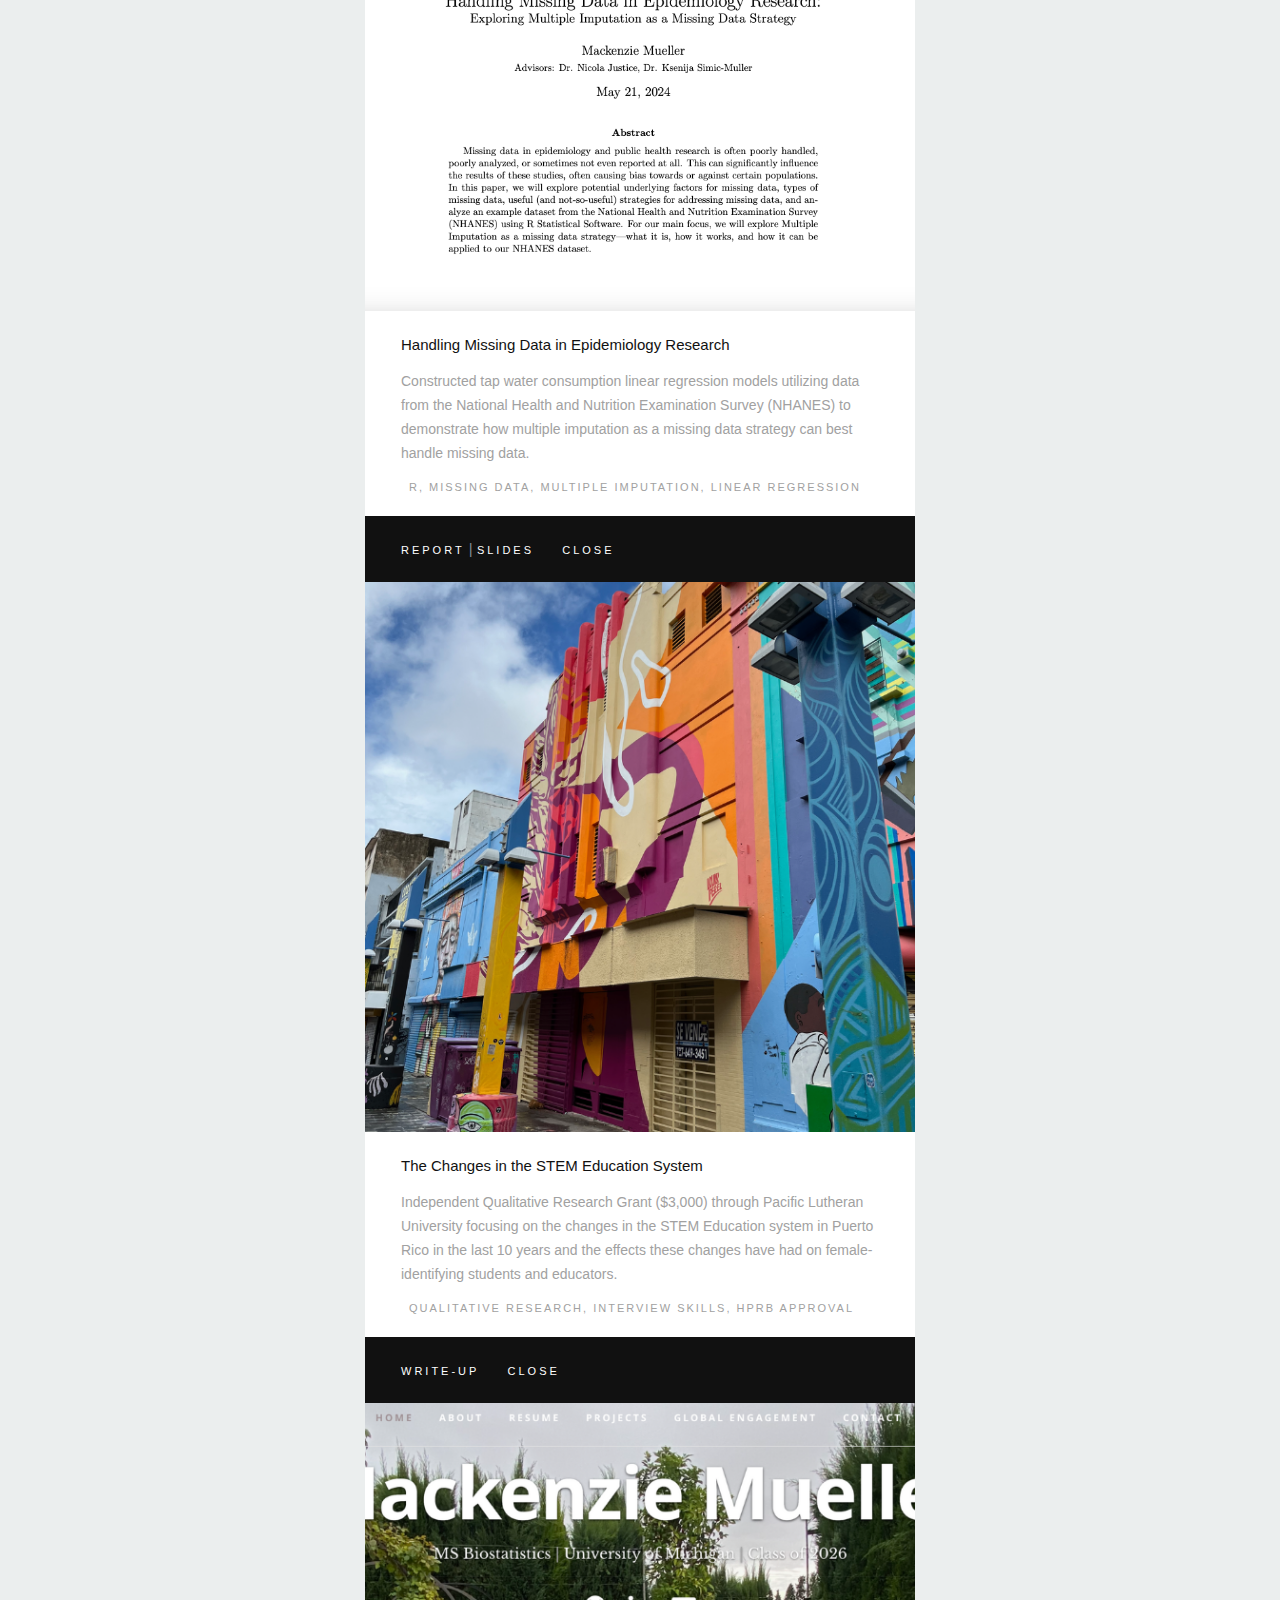
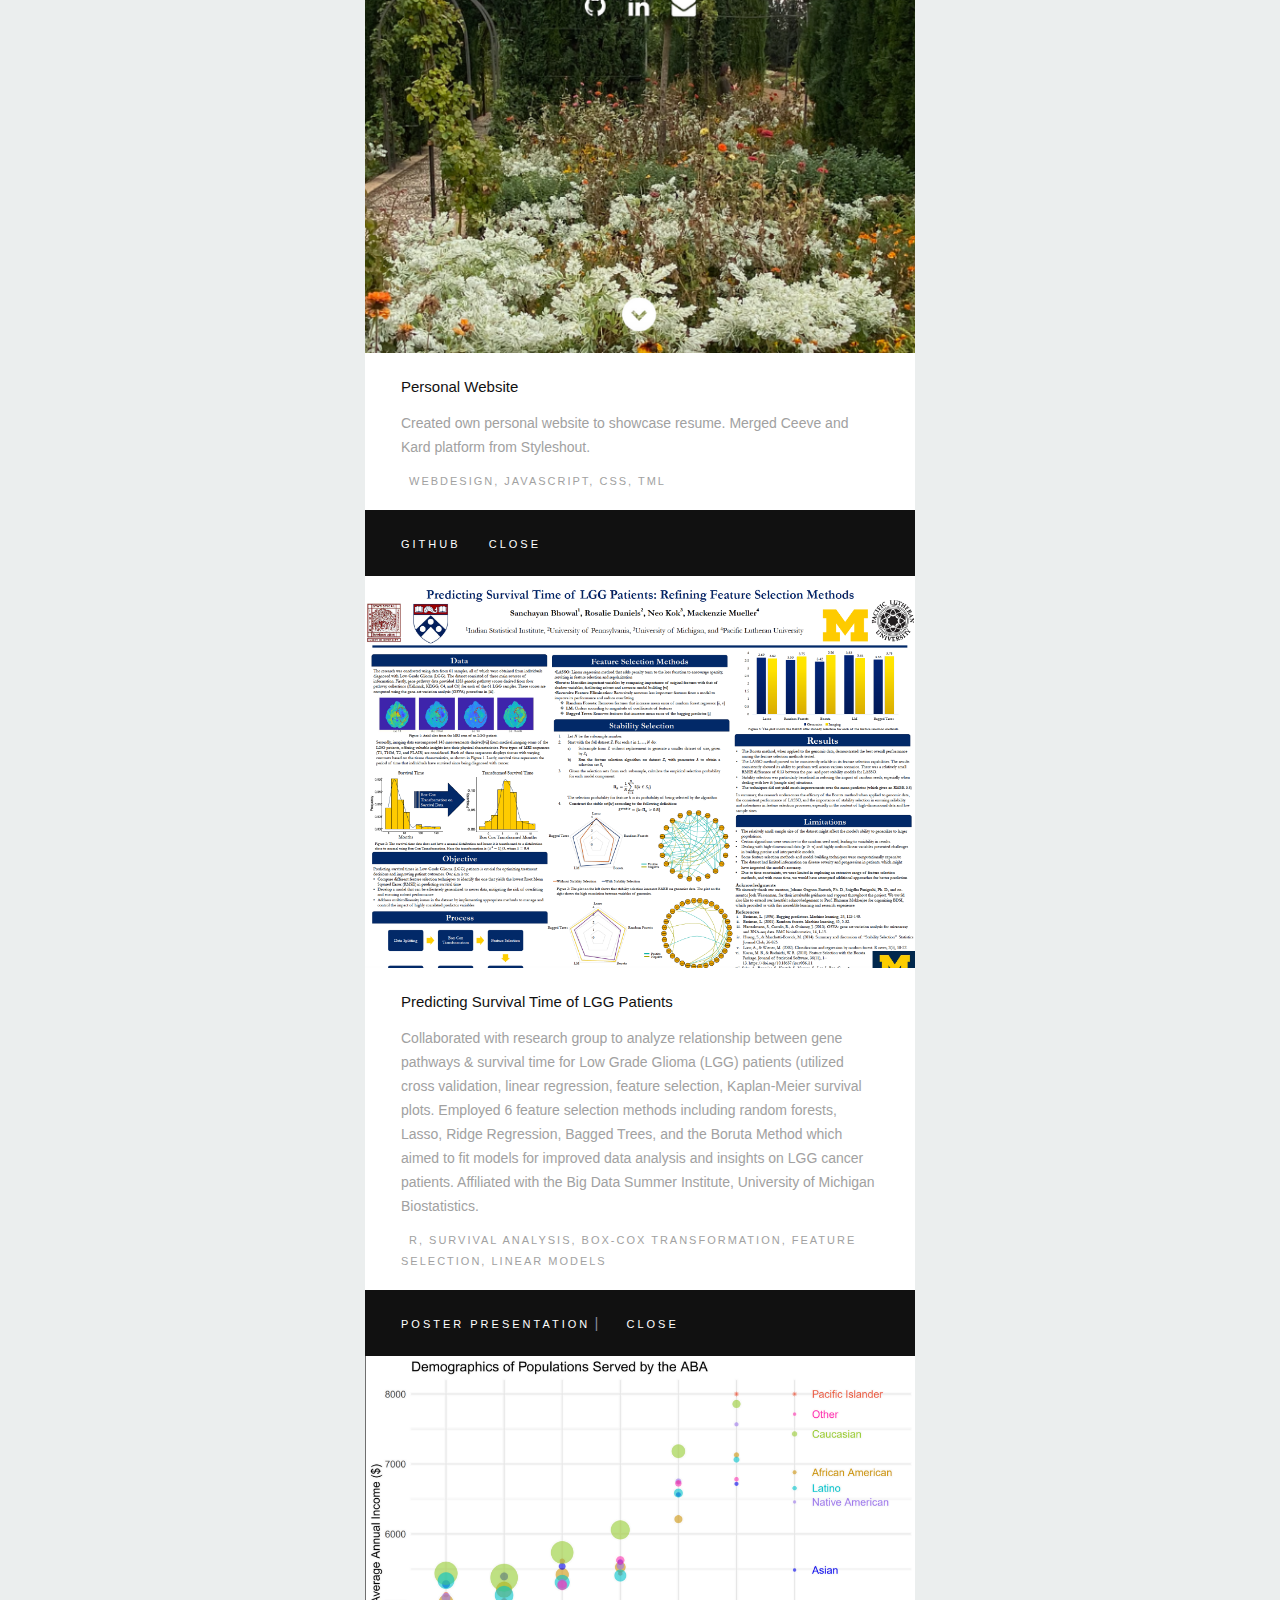
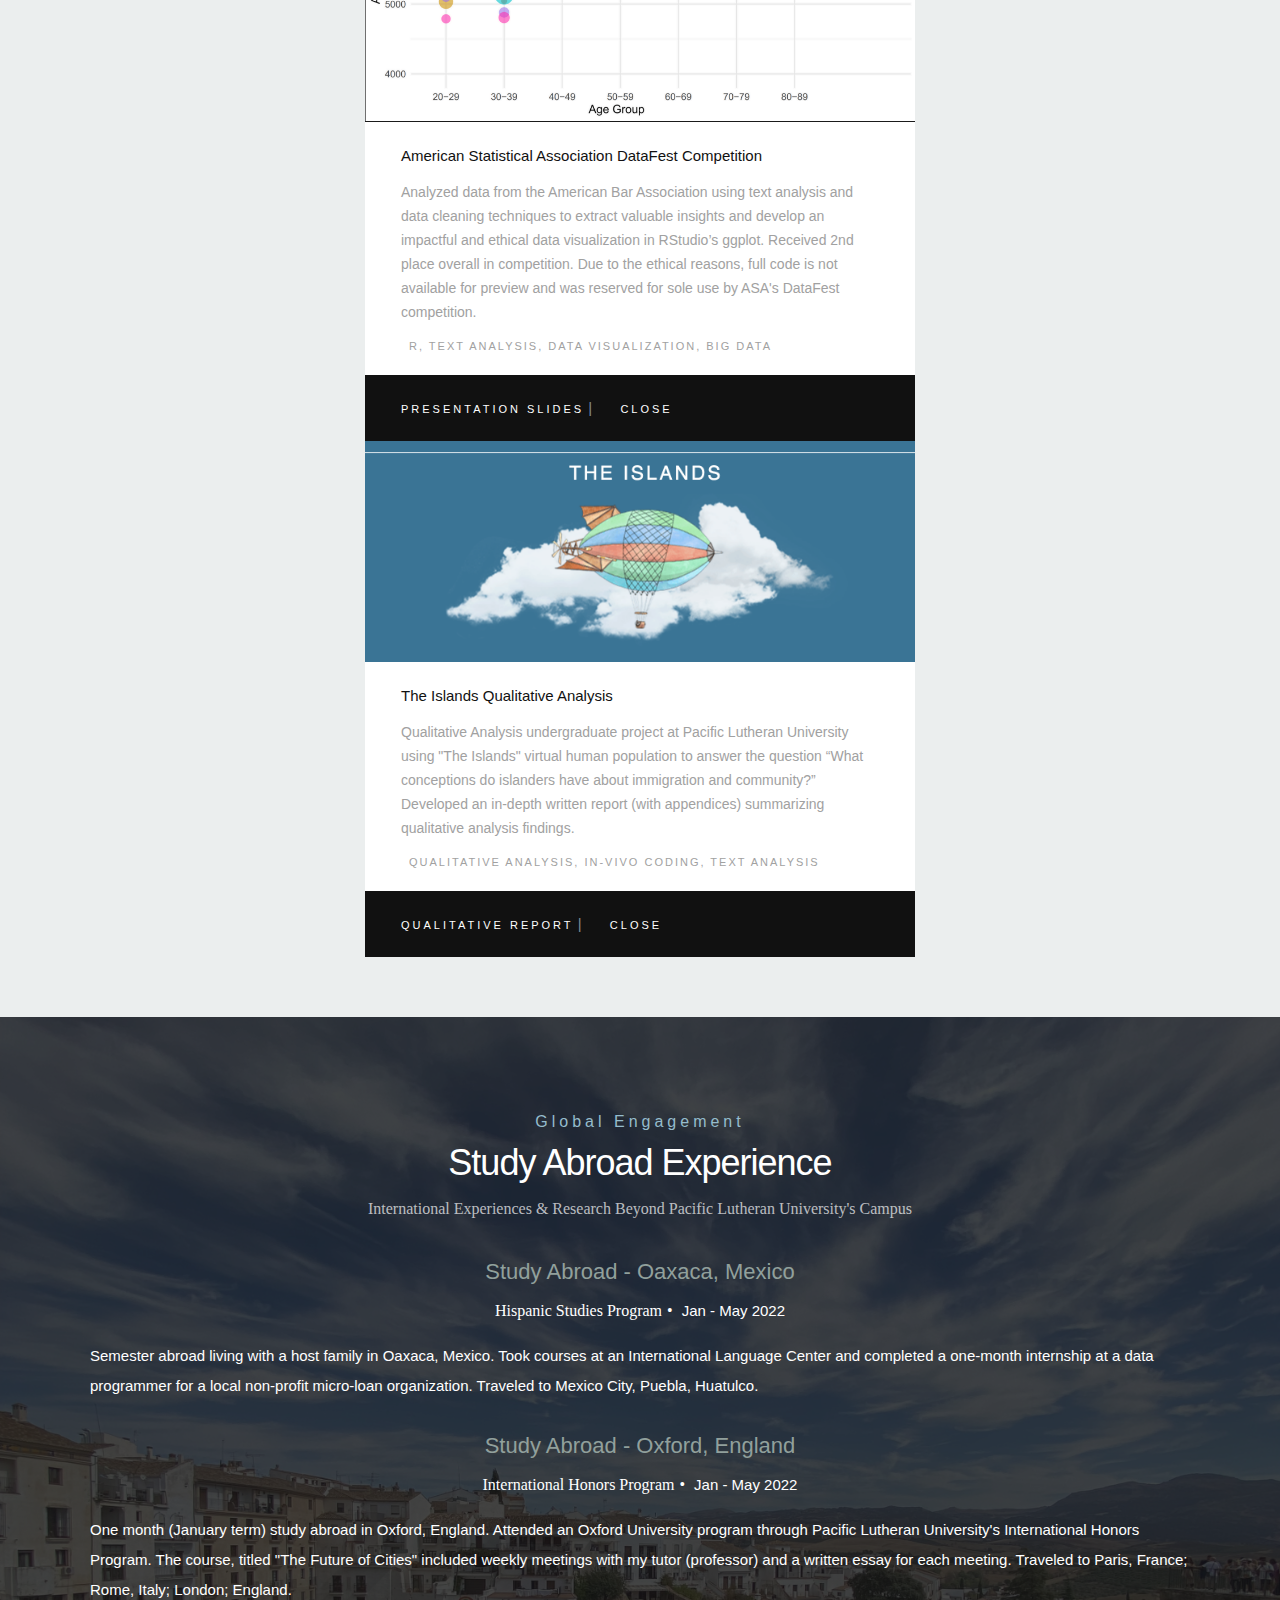
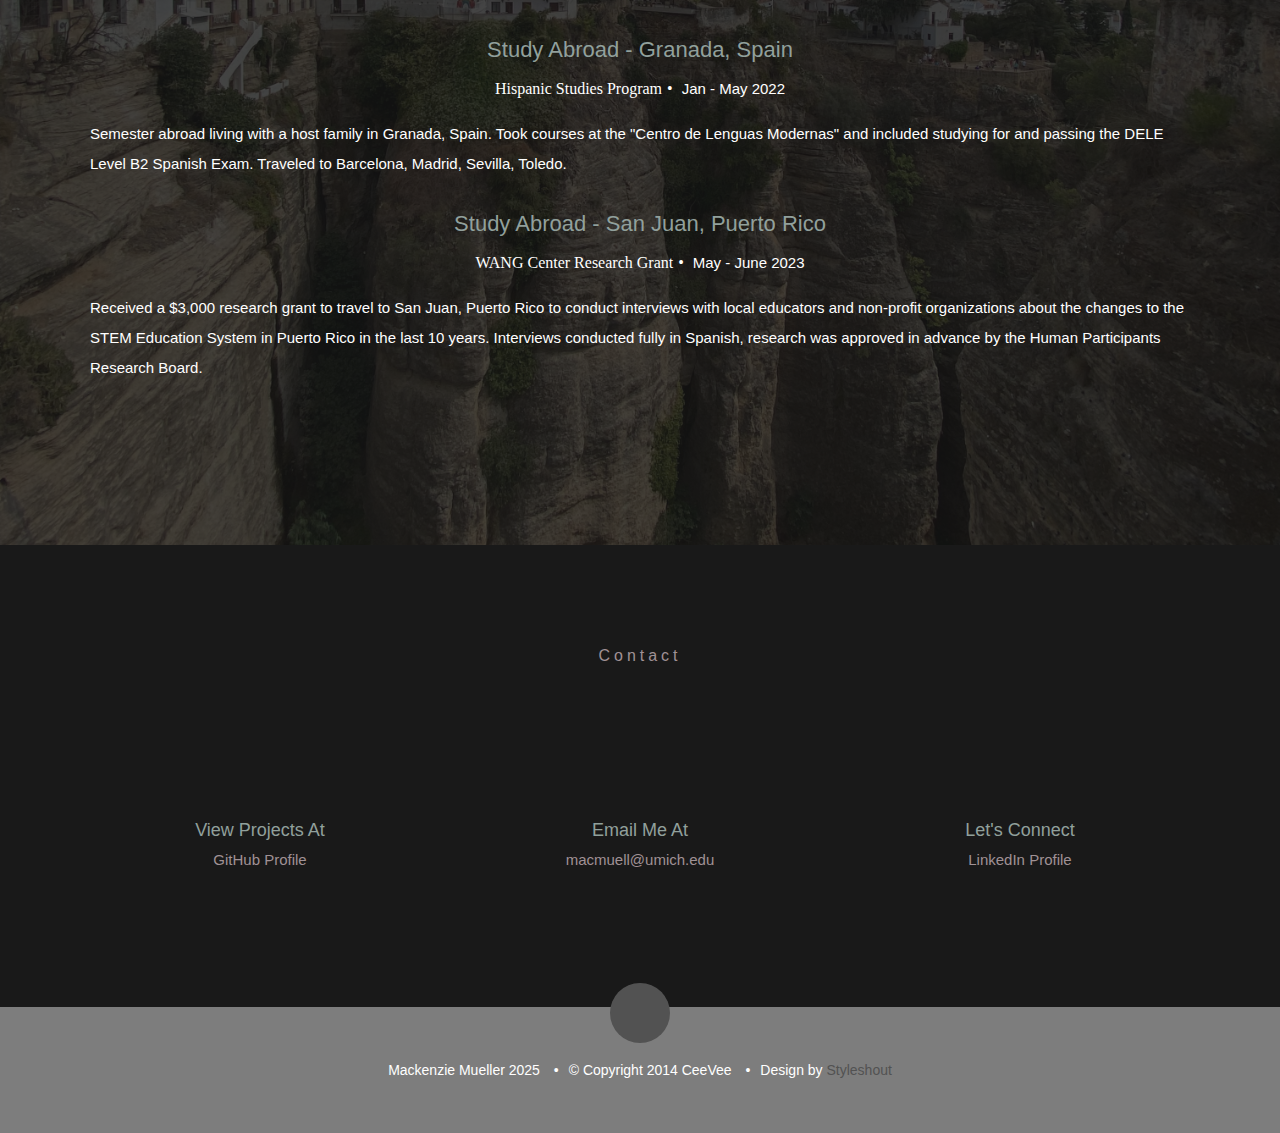
==== commit 529642d0: "Update index.html" ====
--- a/index.html
+++ b/index.html
@@ -110,7 +110,7 @@
 
                <img src="images/Cropped Profile Pic.png" alt="Profile Picture">
 
-               <p class="lead">Hi! I’m Mackenzie Mueller, a first year master's student earning a degree in Biostatistics from the School of Public Health at the University of Michigan. I earned my undergraduate degrees in Mathematics and Spanish at Pacific Lutheran University and then went directly on to grad school. I am bilingual, and have experience in R, Python, C++, and Java. I'm passionate about health equity, clinical trials, and pediatric health. 
+               <p class="lead">Hi! I’m Mackenzie Mueller, a first year master's student earning a degree in Biostatistics from the School of Public Health at the University of Michigan. I earned my undergraduate degrees in Mathematics and Spanish at Pacific Lutheran University in Tacoma, WA. I am bilingual, and have experience in R, Python, C++, and Java. My passions include health equity, clinical trials, and pediatric health. 
                </p>
             </div>            
 
@@ -223,7 +223,7 @@
 
                   <div class="timeline-content">
                      <h4><a href="https://sph.umich.edu/bdsi/" target="_blank">University of Michigan</a></h4>
-                     <p>  Restructured the BDSI summer program website to assist in the grant application process for the continuation of the BDSI summer program. I am a manager of the company BDSI LinkedIn page, assisting with the recruiting process for summer interns. Completed RedCap training to aid in the development of the BDSI application and monitoring of incoming applications.
+                     <p>  Restructured the Big Data Summer Institute (BDSI) summer program website to assist in the grant application process for the continuation of the BDSI summer program. I am a manager of the company BDSI LinkedIn page, assisting with the recruiting process for summer interns. Completed RedCap training to aid in the development of the BDSI application and monitoring of incoming applications.
 
                </div> <!-- /timeline-block -->
 
@@ -260,7 +260,7 @@
 
                   <div class="timeline-content">
                      <h4><a href="https://flbc.net/" target="_blank">Flathead Lutheran Bible Camp</a></h4>
-                     <p> Seasonal summer camp counselor position in Kalispell, Montana. Supervised my own cabin of 7-10 girls during weekly overnight camp, organized and led activities all while ensuring a safe environment. Completed First Aid Wilderness & Lifeguard certifications.
+                     <p> Seasonal summer camp counselor position in Kalispell, Montana. Supervised my own cabin of 7-10 girls during weekly overnight camp. Completed First Aid Wilderness & Lifeguard certifications.
                      </p>
                   </div>
 
@@ -336,7 +336,7 @@
 
                   <div class="timeline-content">
                      <h4><a href="https://www.lutherhaven.com/?gad_source=1&gclid=Cj0KCQiAyc67BhDSARIsAM95QzuaYsVViHSSgpeY11jefgp11Opd0afGwKHzH9iO3yuQuOsK3Phj4x0aAs13EALw_wcB" target="_blank">Lutherhaven Summer Ministries</a></h4>
-                     <p> Seasonal summer camp counselor position in Couer d'Alene, Idaho. Supervised my own cabin of 7-10 girls during weekly overnight camp, organized and led activities all while ensuring a safe environment. Included one week of CHAMP camp, overnight camp for children with disabilities.
+                     <p> Seasonal summer camp counselor position in Couer d'Alene, Idaho. Supervised my own cabin of 7-10 girls during weekly overnight camp. Included one week of CHAMP camp, overnight camp for children with disabilities.
                      </p>
                   </div>
 
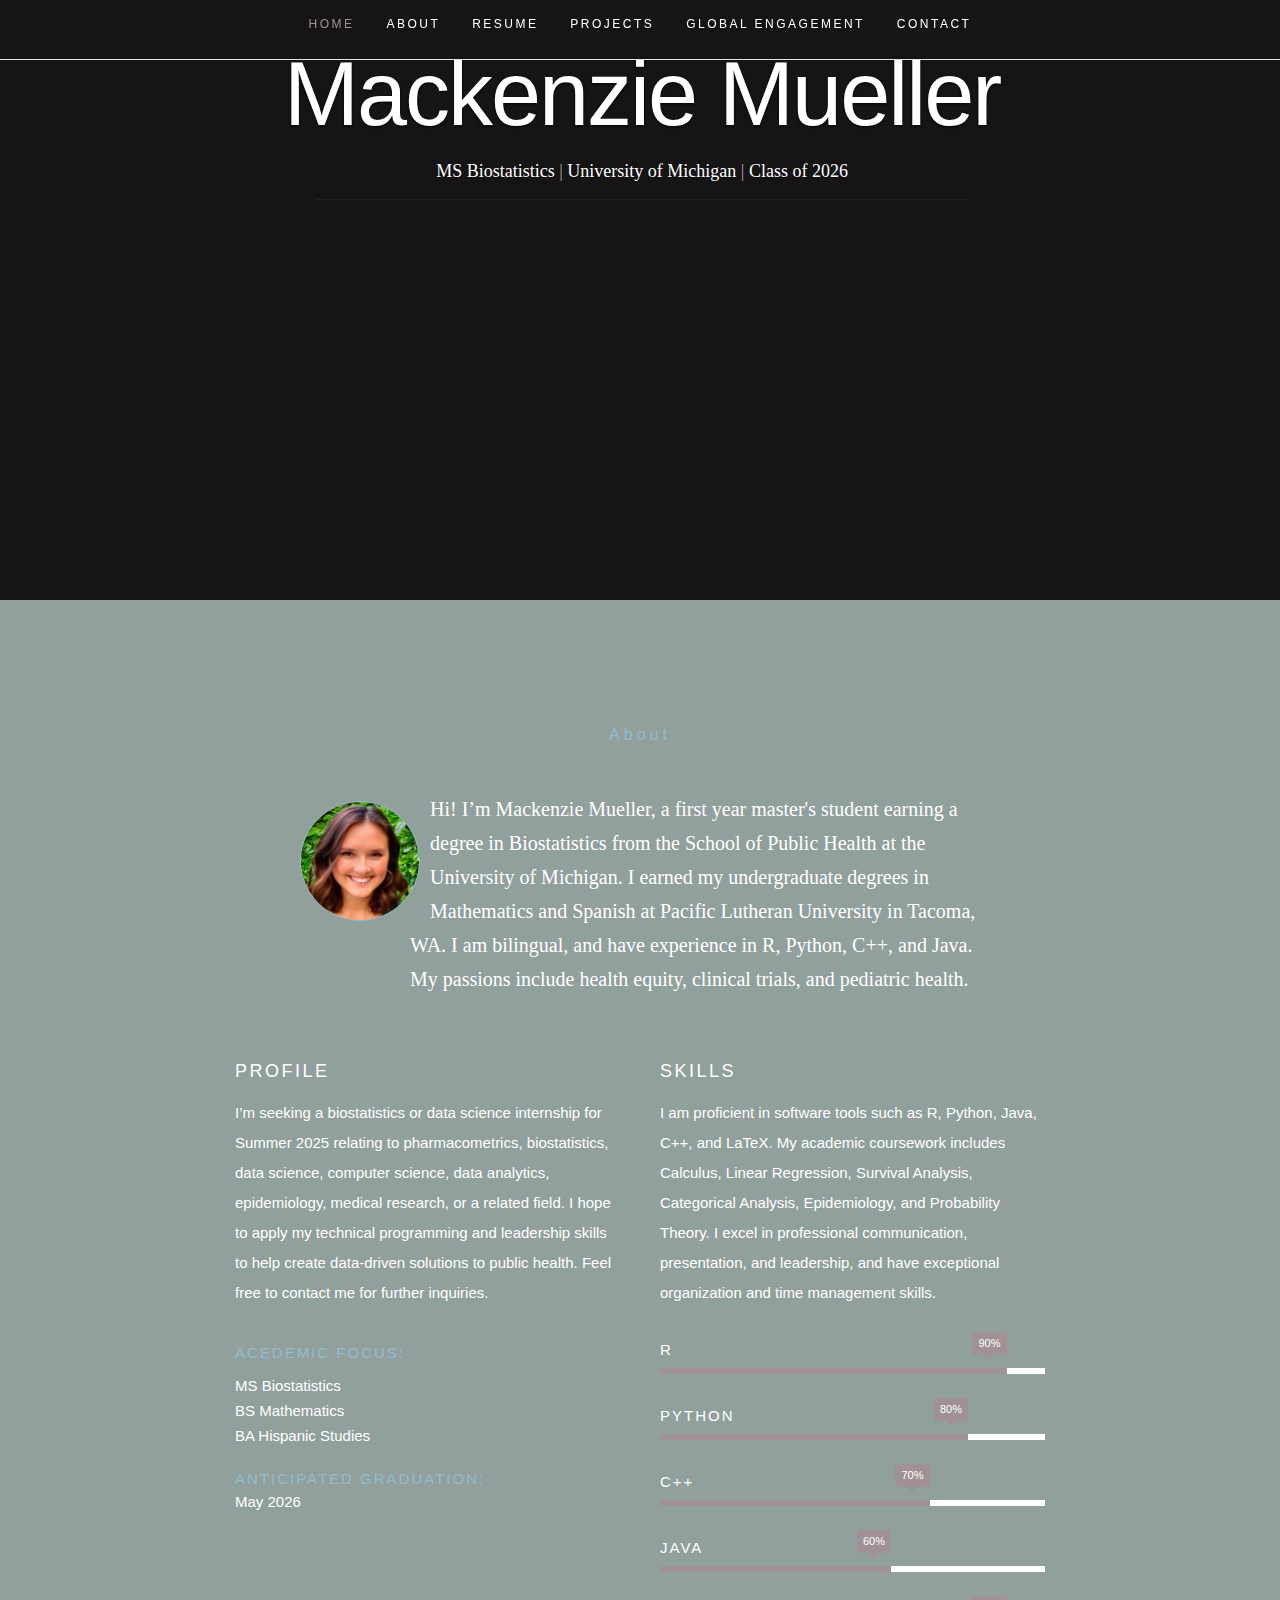
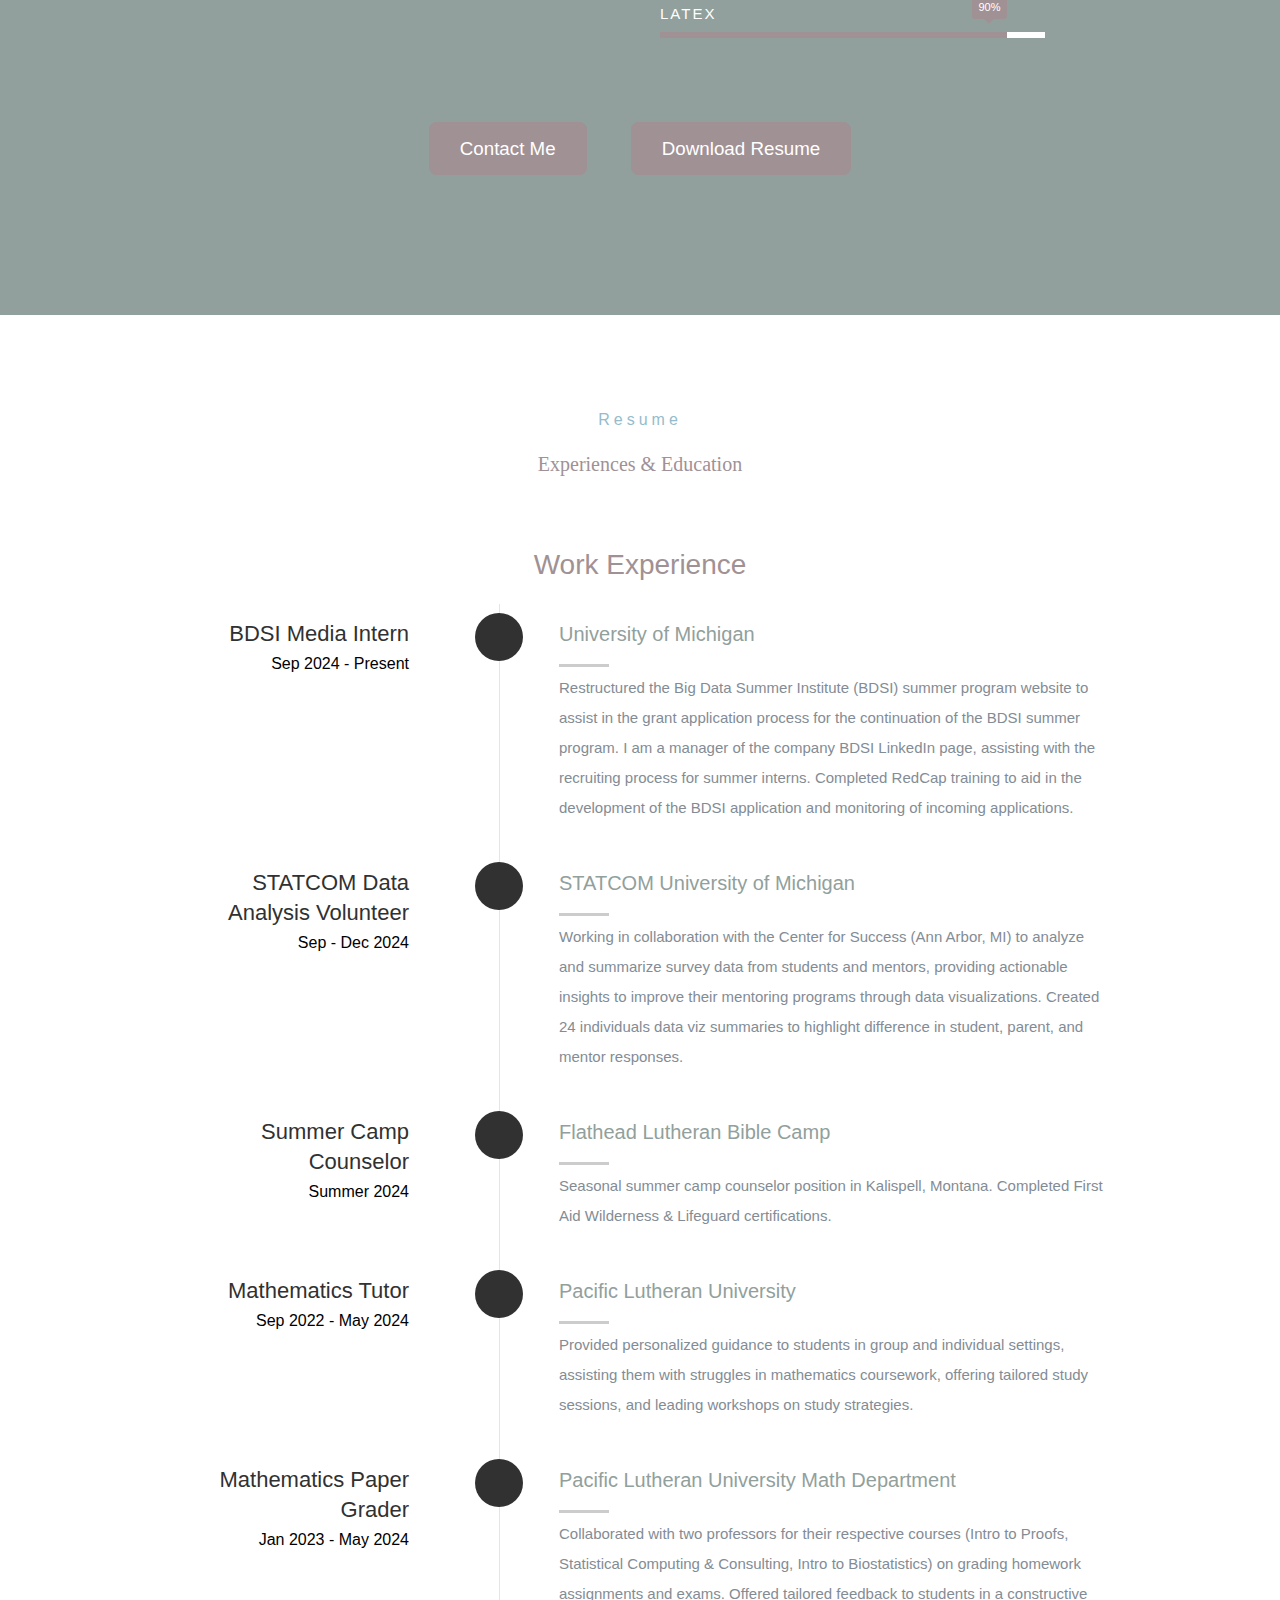
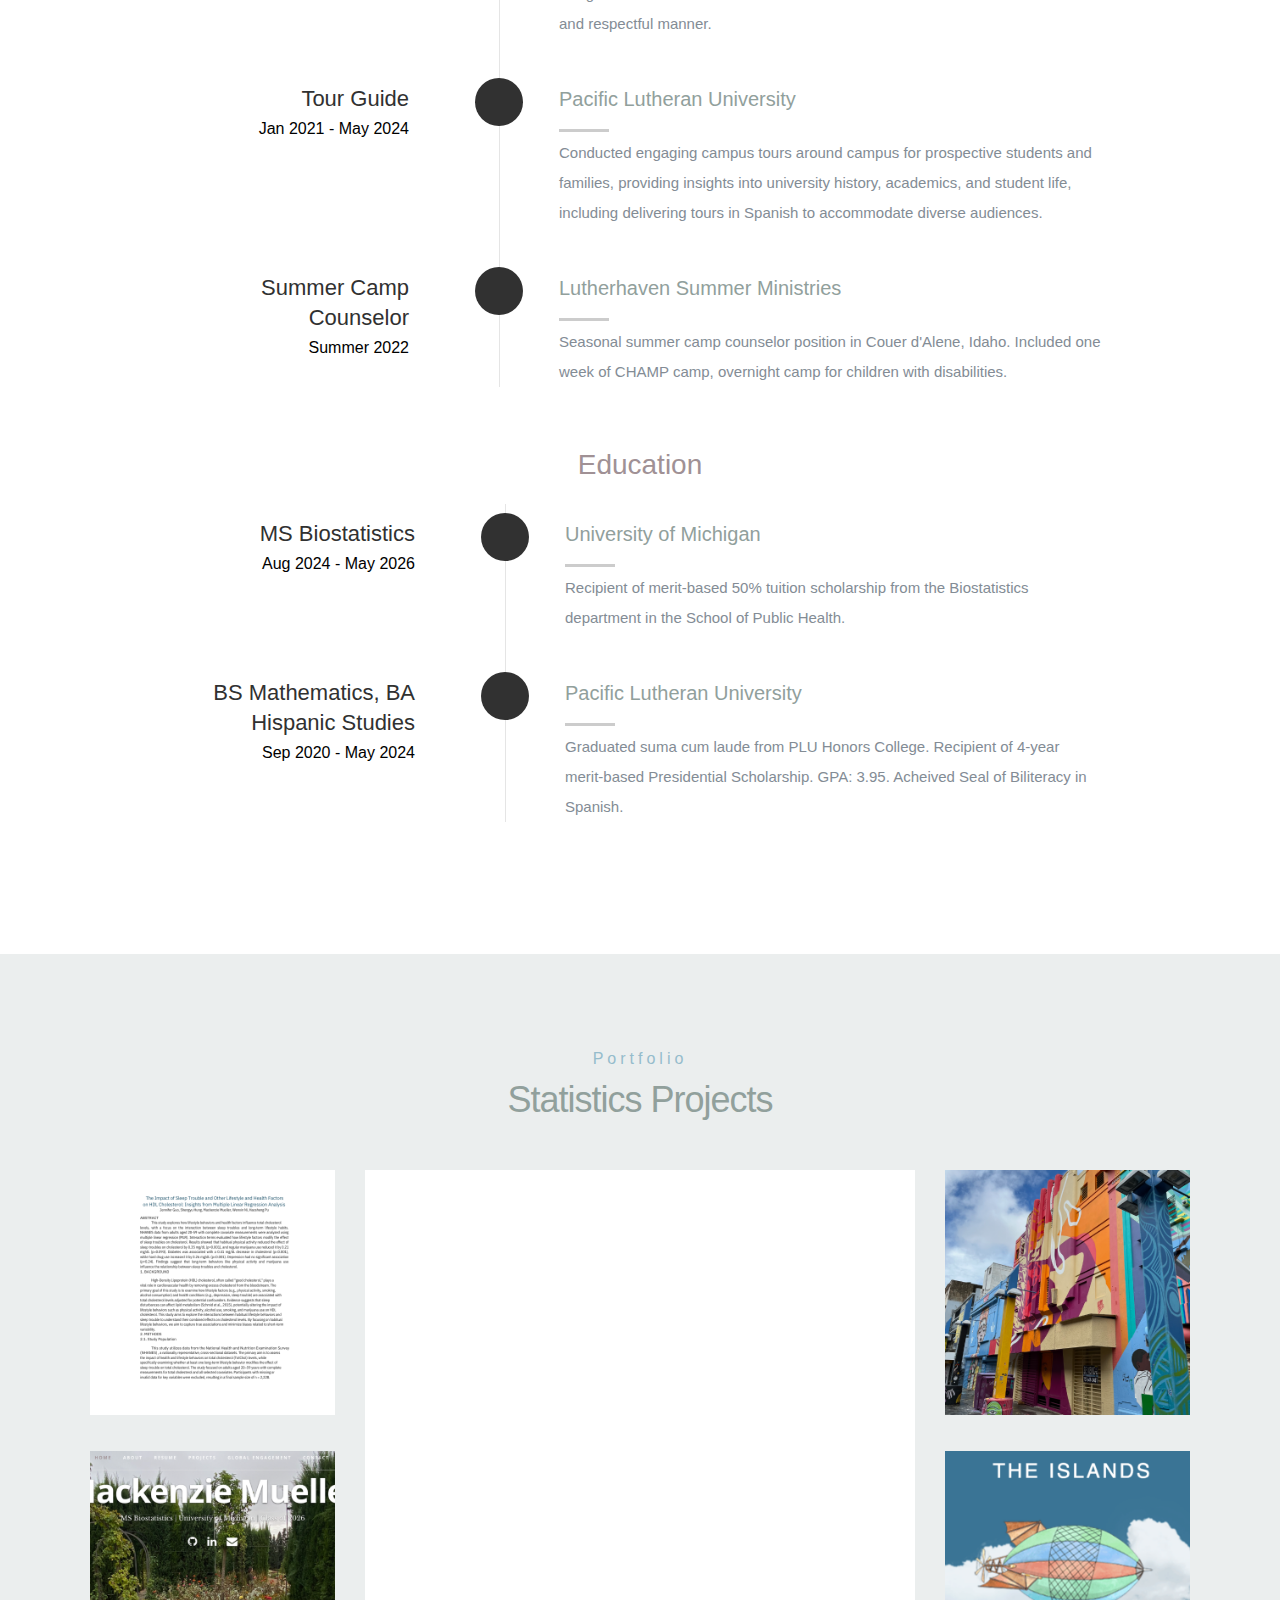
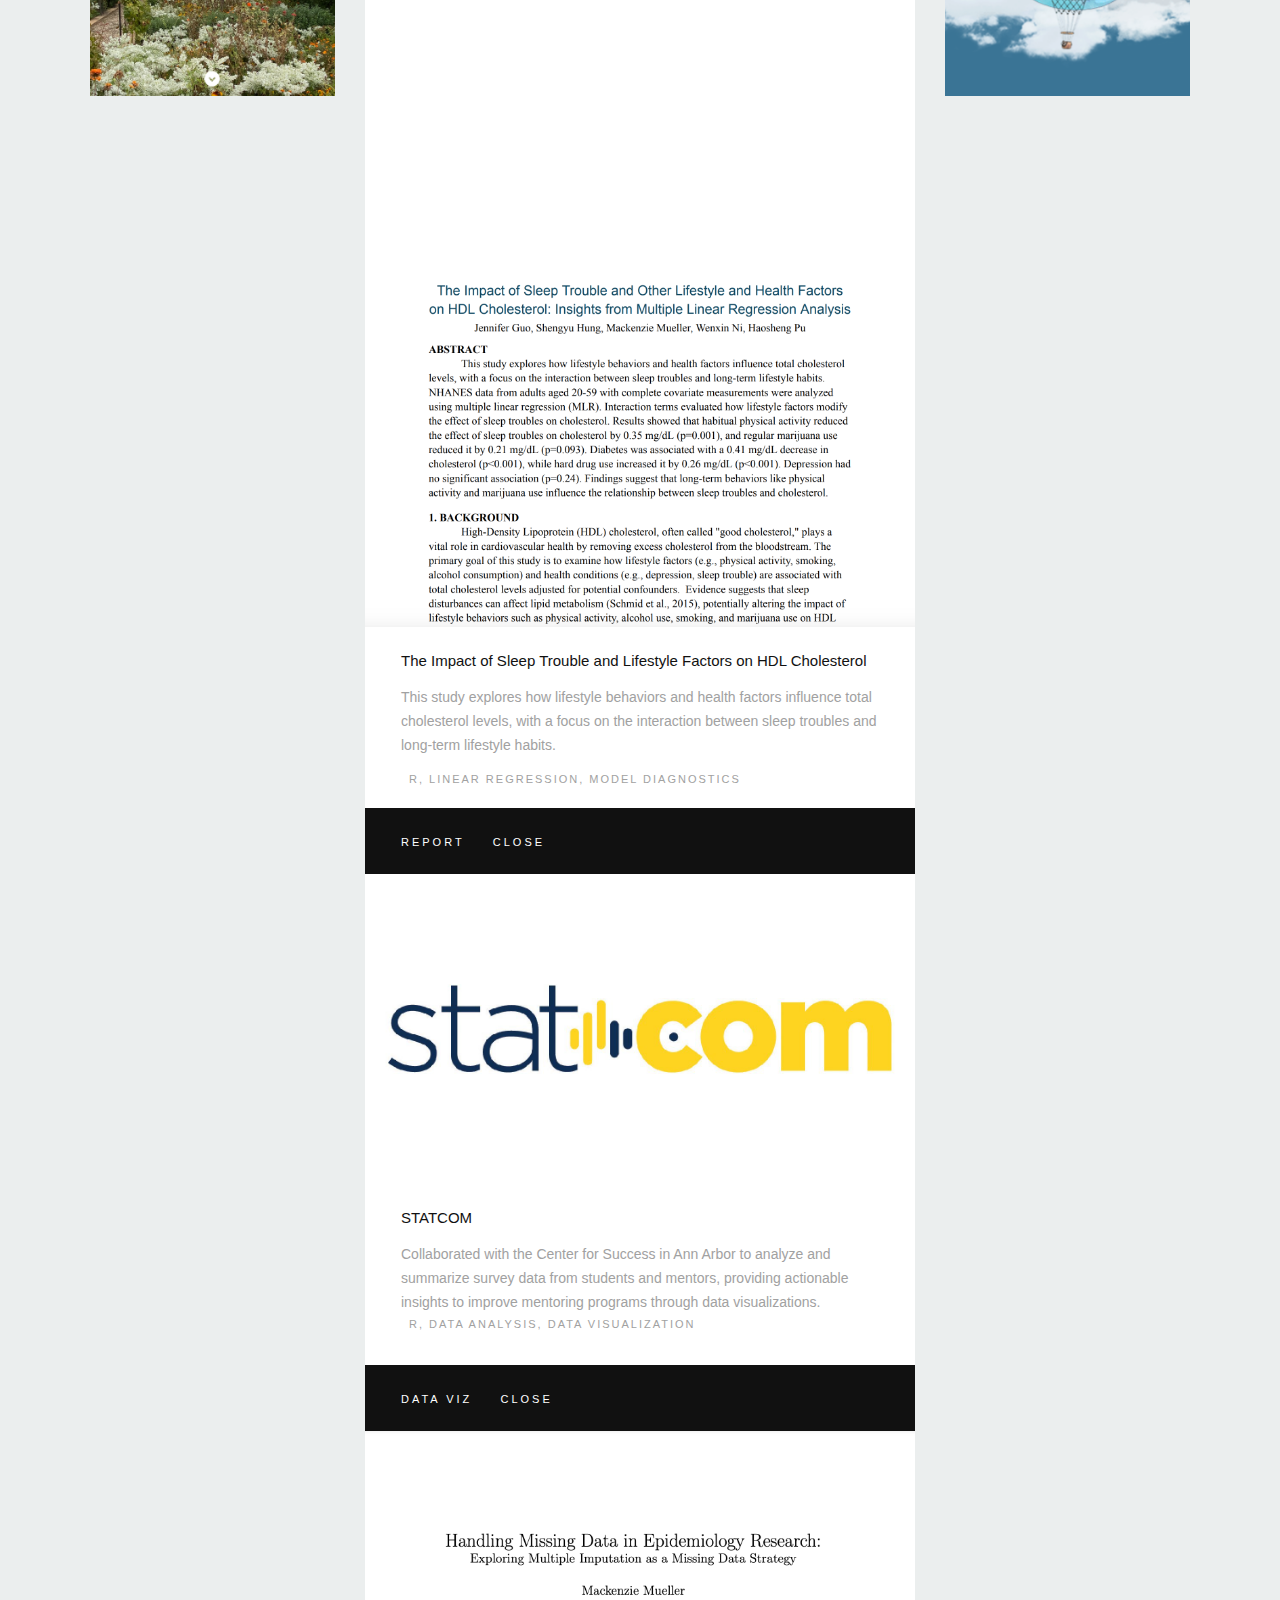
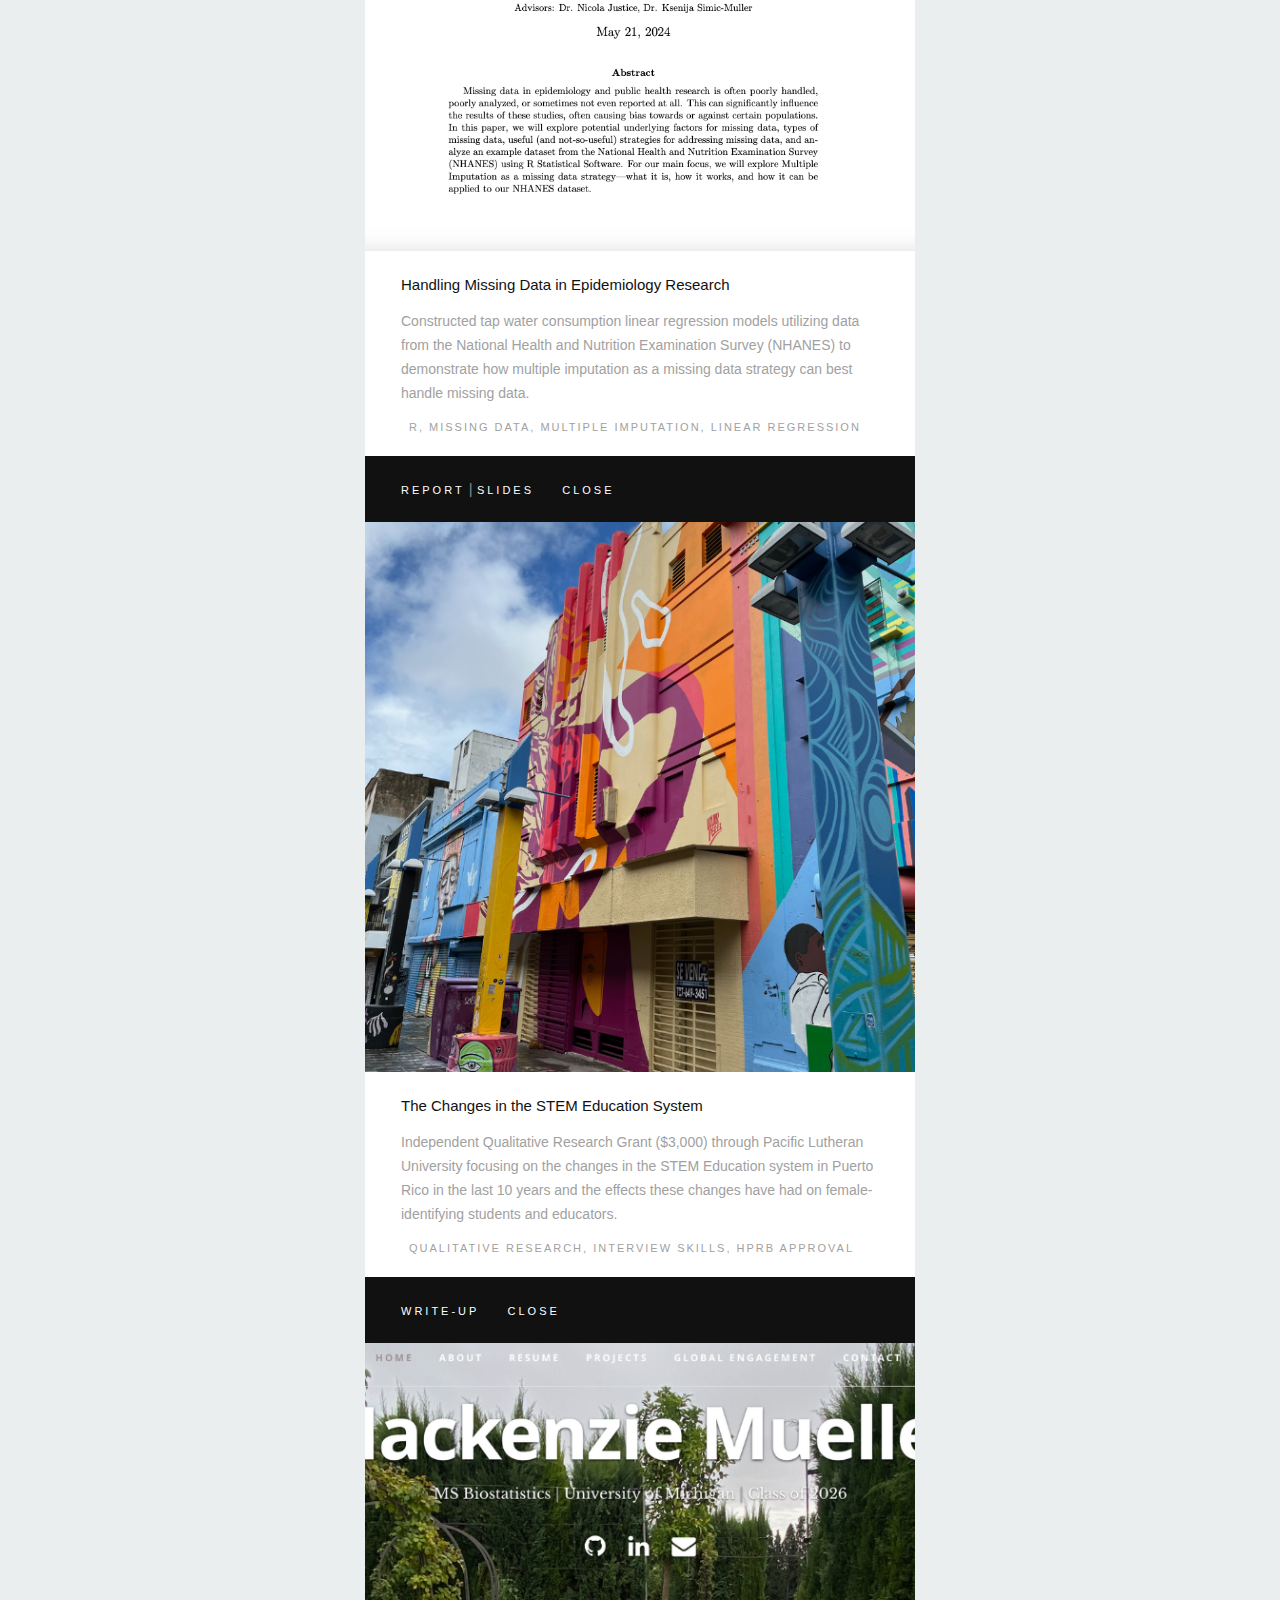
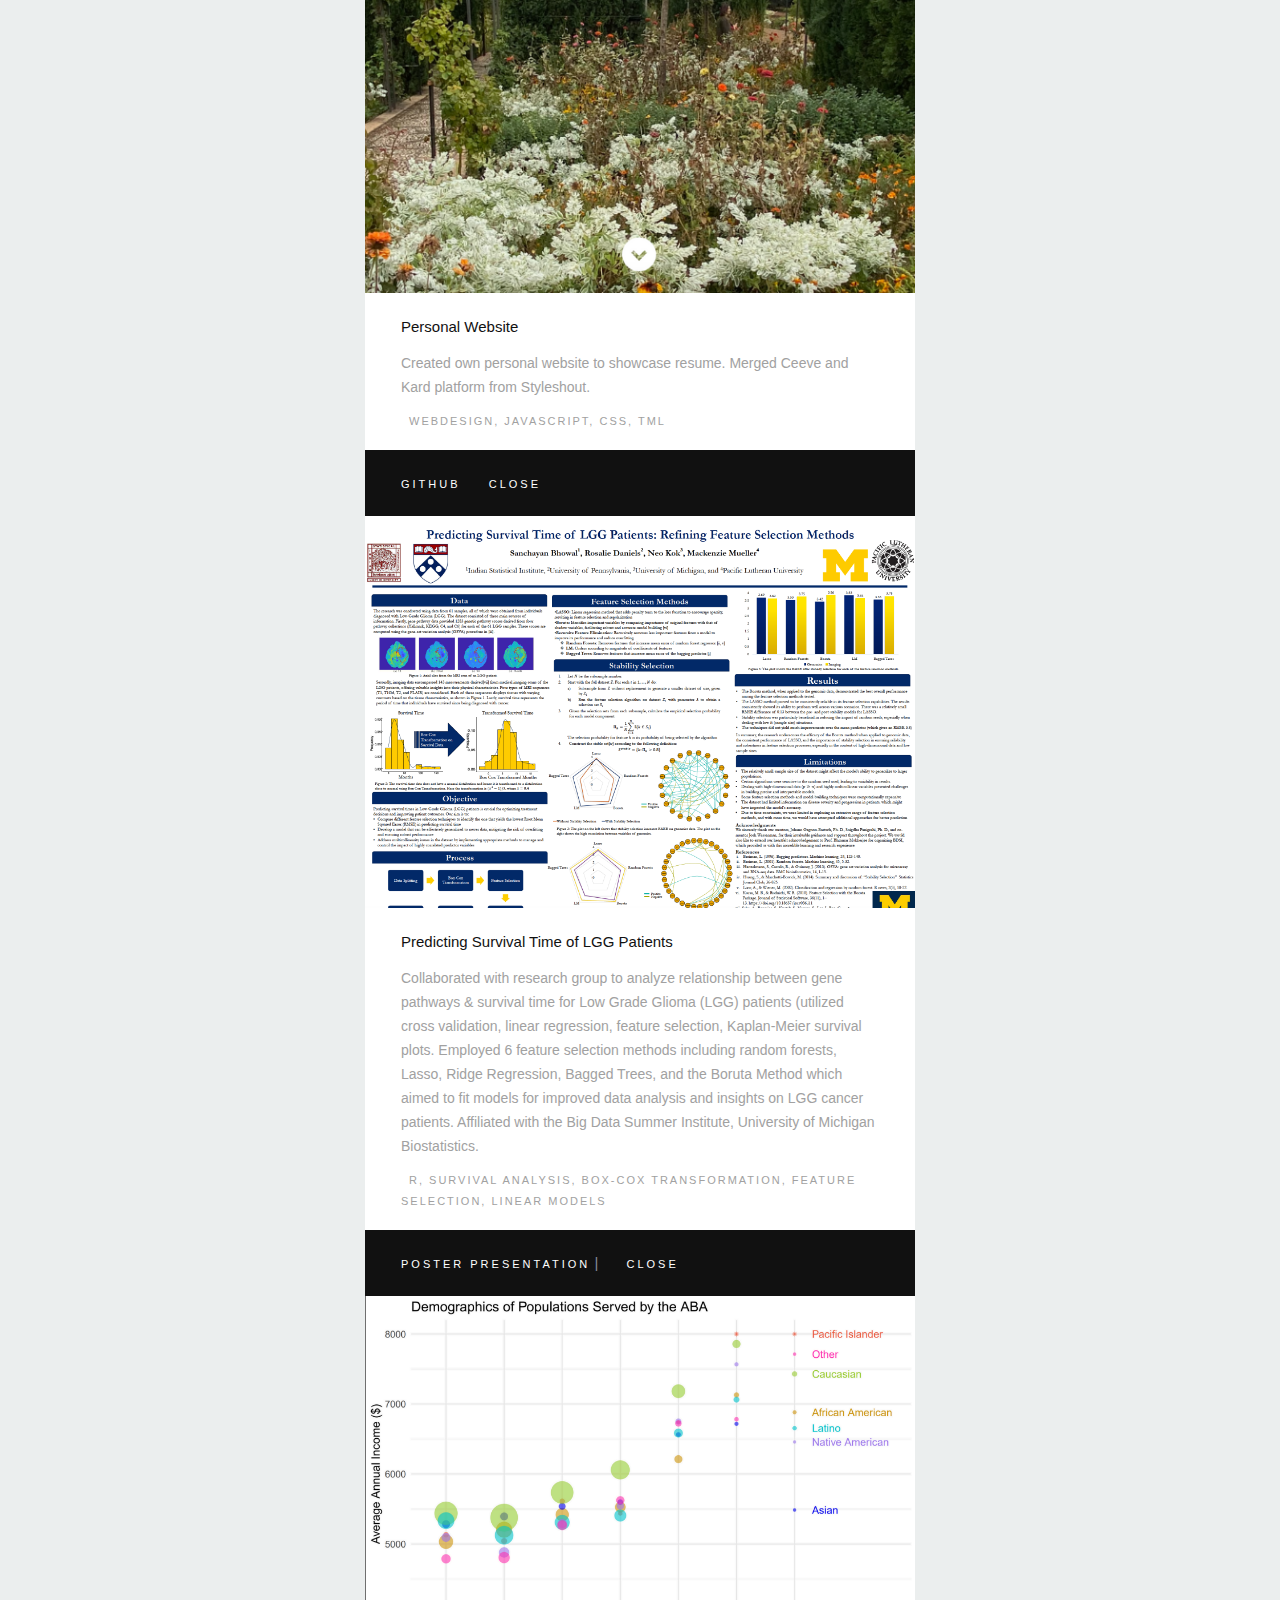
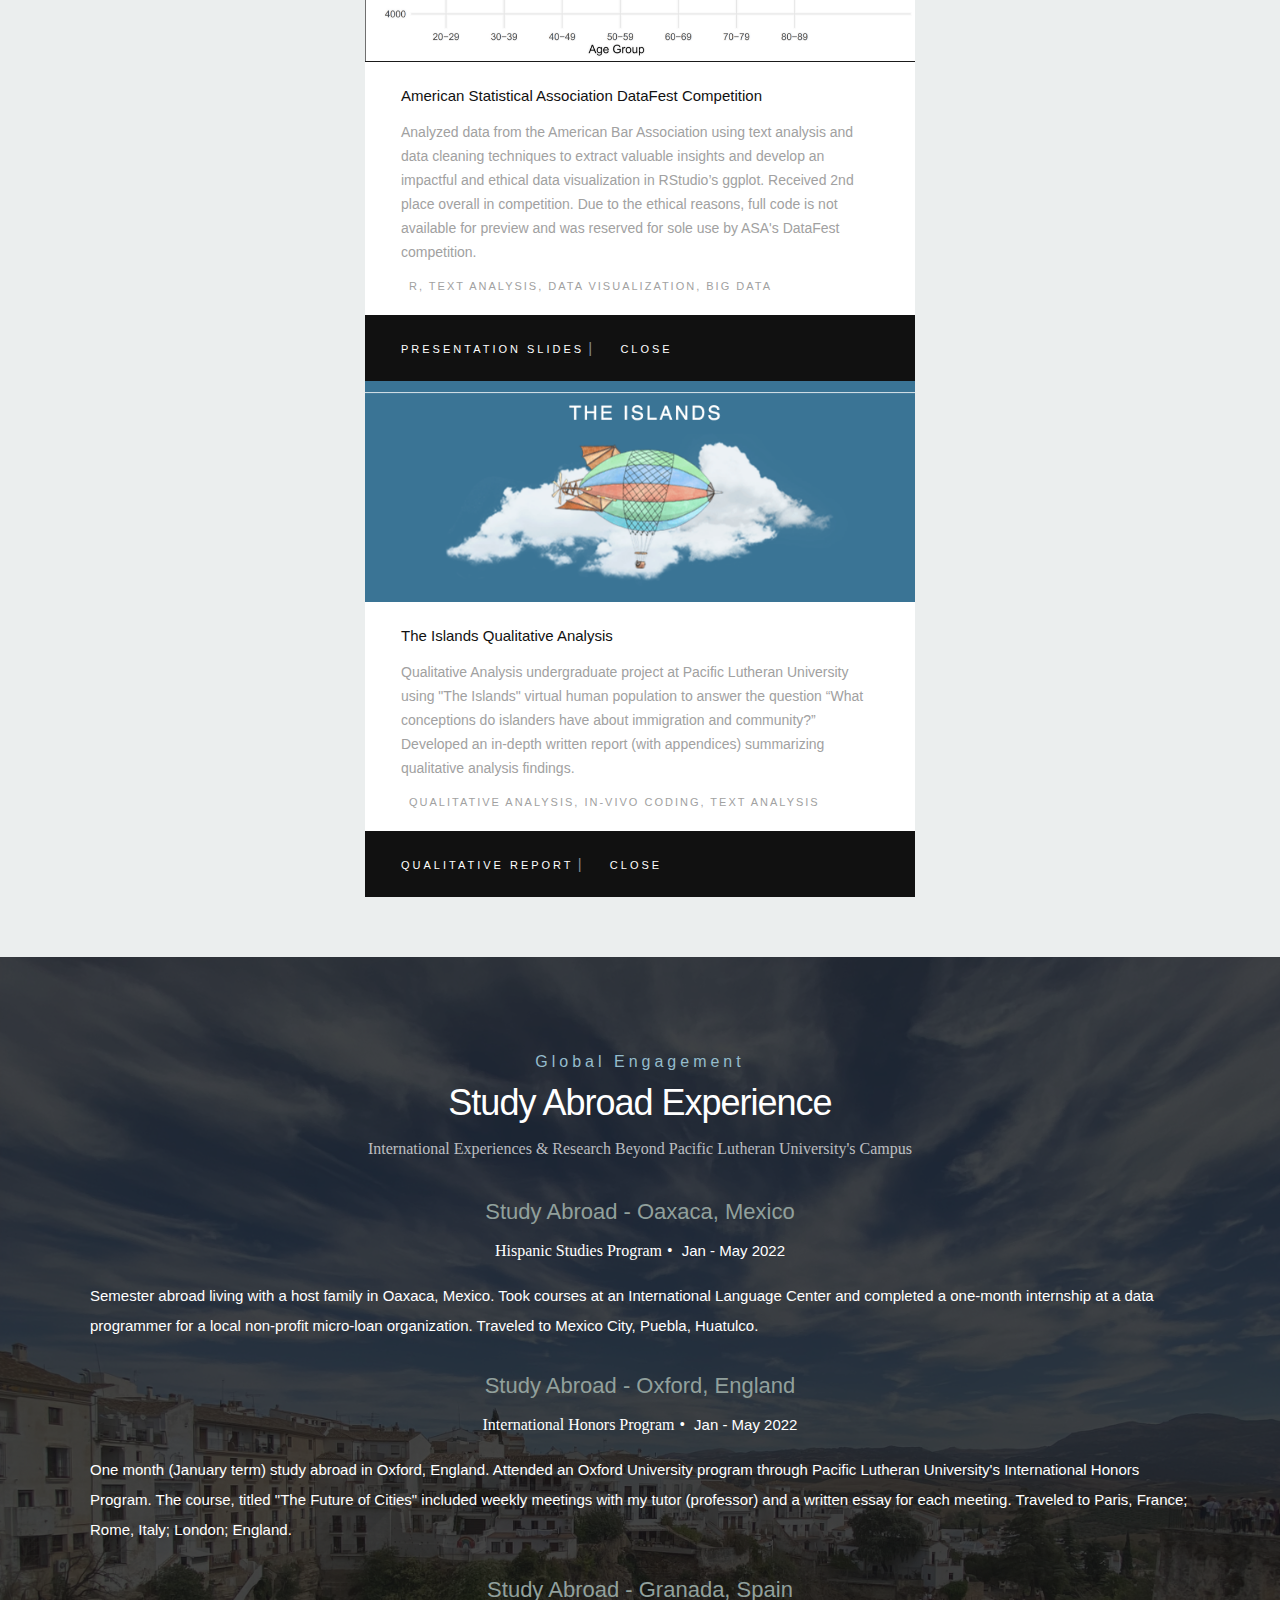
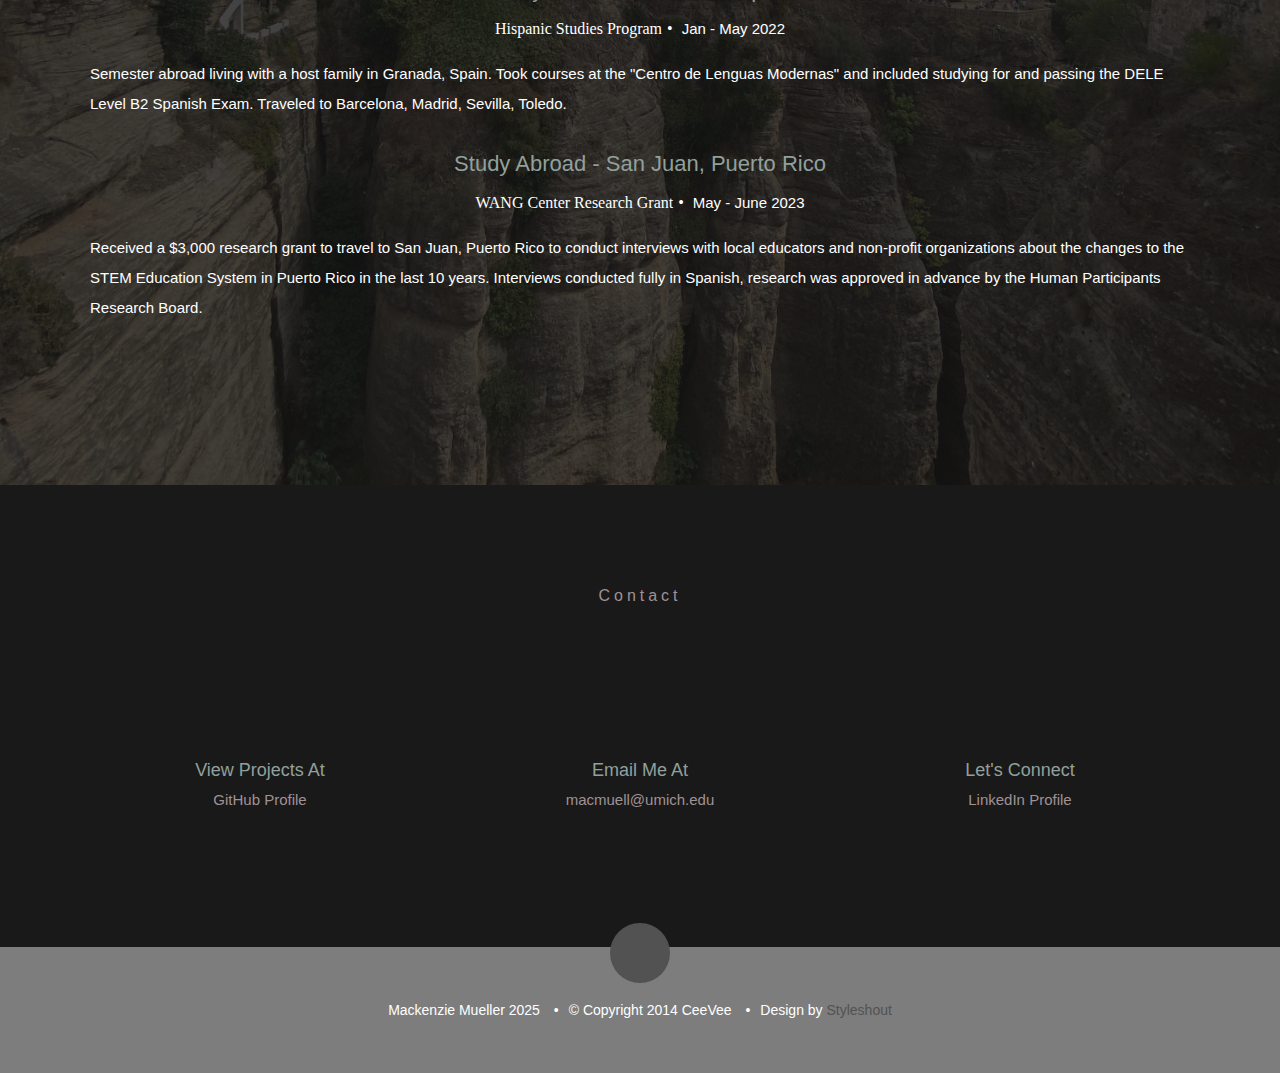
==== commit 4da51cb7: "Update index.html" ====
--- a/index.html
+++ b/index.html
@@ -260,7 +260,7 @@
 
                   <div class="timeline-content">
                      <h4><a href="https://flbc.net/" target="_blank">Flathead Lutheran Bible Camp</a></h4>
-                     <p> Seasonal summer camp counselor position in Kalispell, Montana. Supervised my own cabin of 7-10 girls during weekly overnight camp. Completed First Aid Wilderness & Lifeguard certifications.
+                     <p> Seasonal summer camp counselor position in Kalispell, Montana. Completed First Aid Wilderness & Lifeguard certifications.
                      </p>
                   </div>
 
@@ -336,7 +336,7 @@
 
                   <div class="timeline-content">
                      <h4><a href="https://www.lutherhaven.com/?gad_source=1&gclid=Cj0KCQiAyc67BhDSARIsAM95QzuaYsVViHSSgpeY11jefgp11Opd0afGwKHzH9iO3yuQuOsK3Phj4x0aAs13EALw_wcB" target="_blank">Lutherhaven Summer Ministries</a></h4>
-                     <p> Seasonal summer camp counselor position in Couer d'Alene, Idaho. Supervised my own cabin of 7-10 girls during weekly overnight camp. Included one week of CHAMP camp, overnight camp for children with disabilities.
+                     <p> Seasonal summer camp counselor position in Couer d'Alene, Idaho. Included one week of CHAMP camp, overnight camp for children with disabilities.
                      </p>
                   </div>
 
